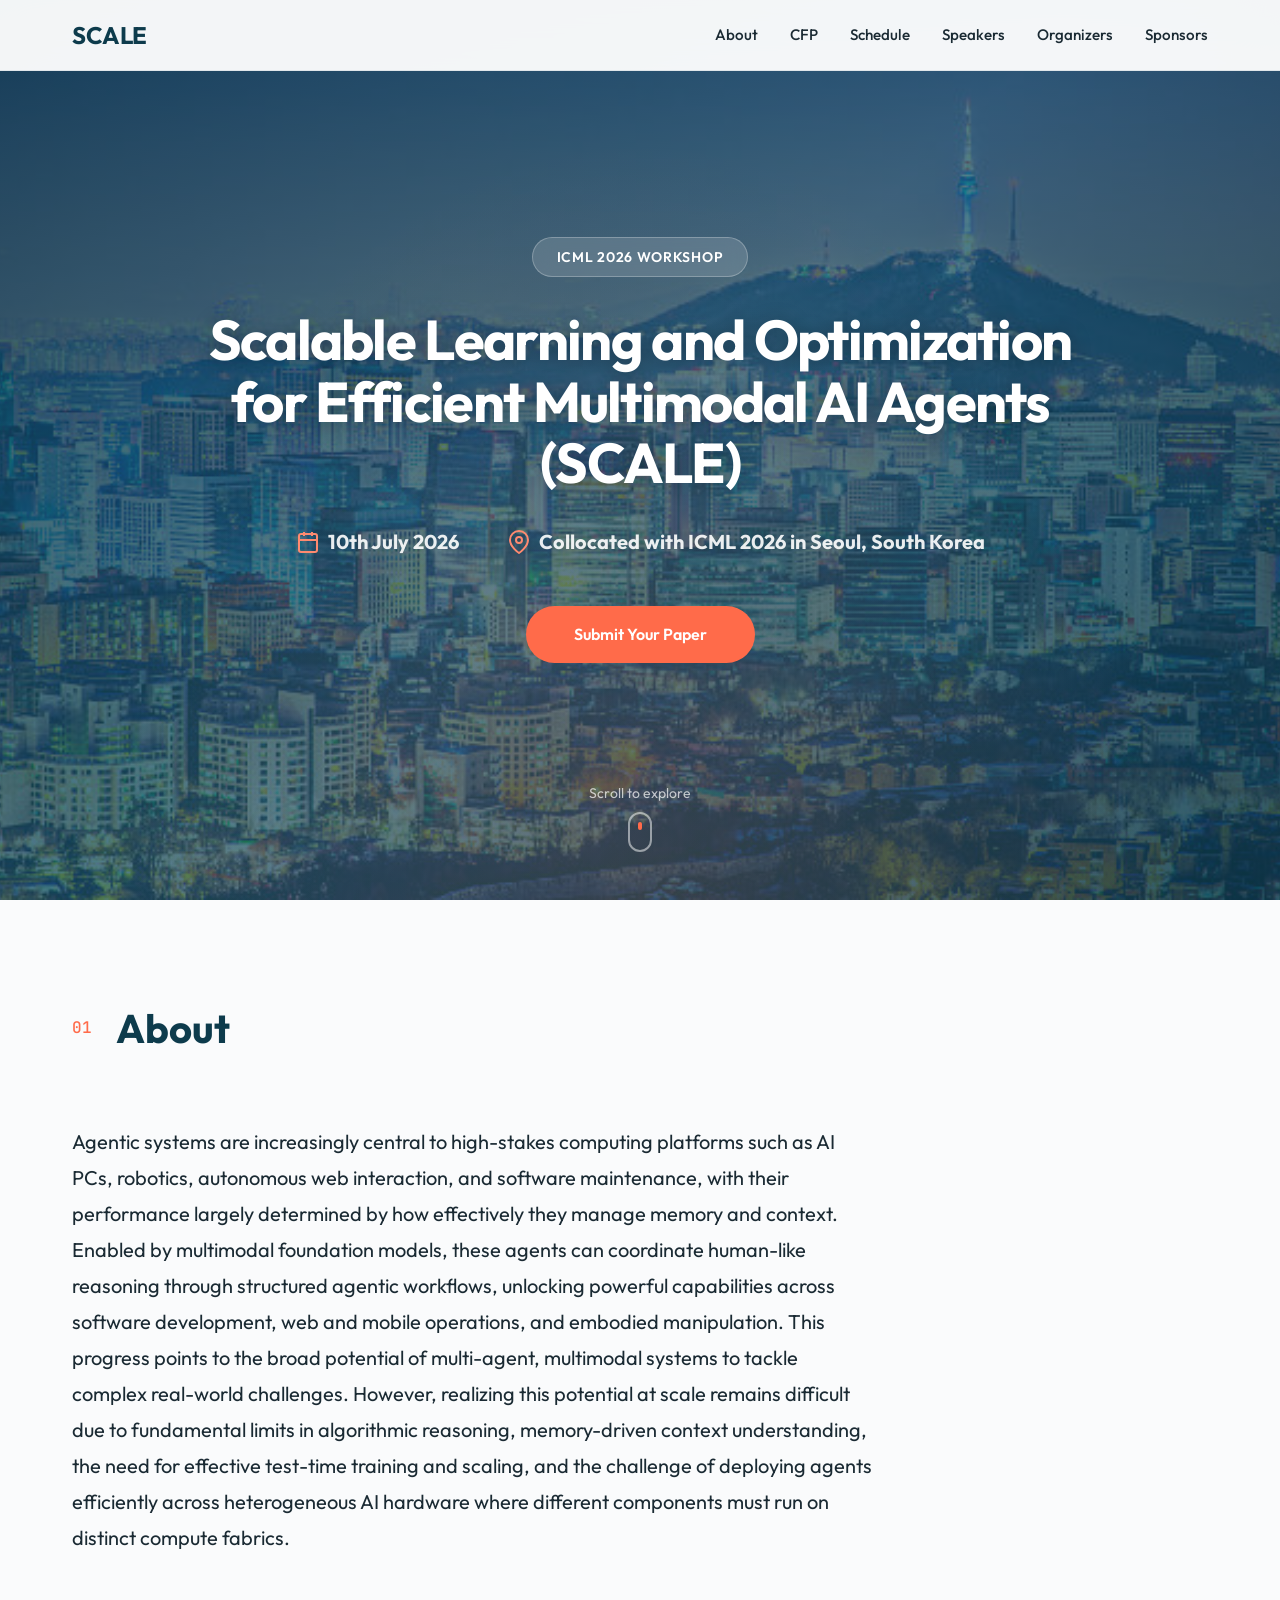
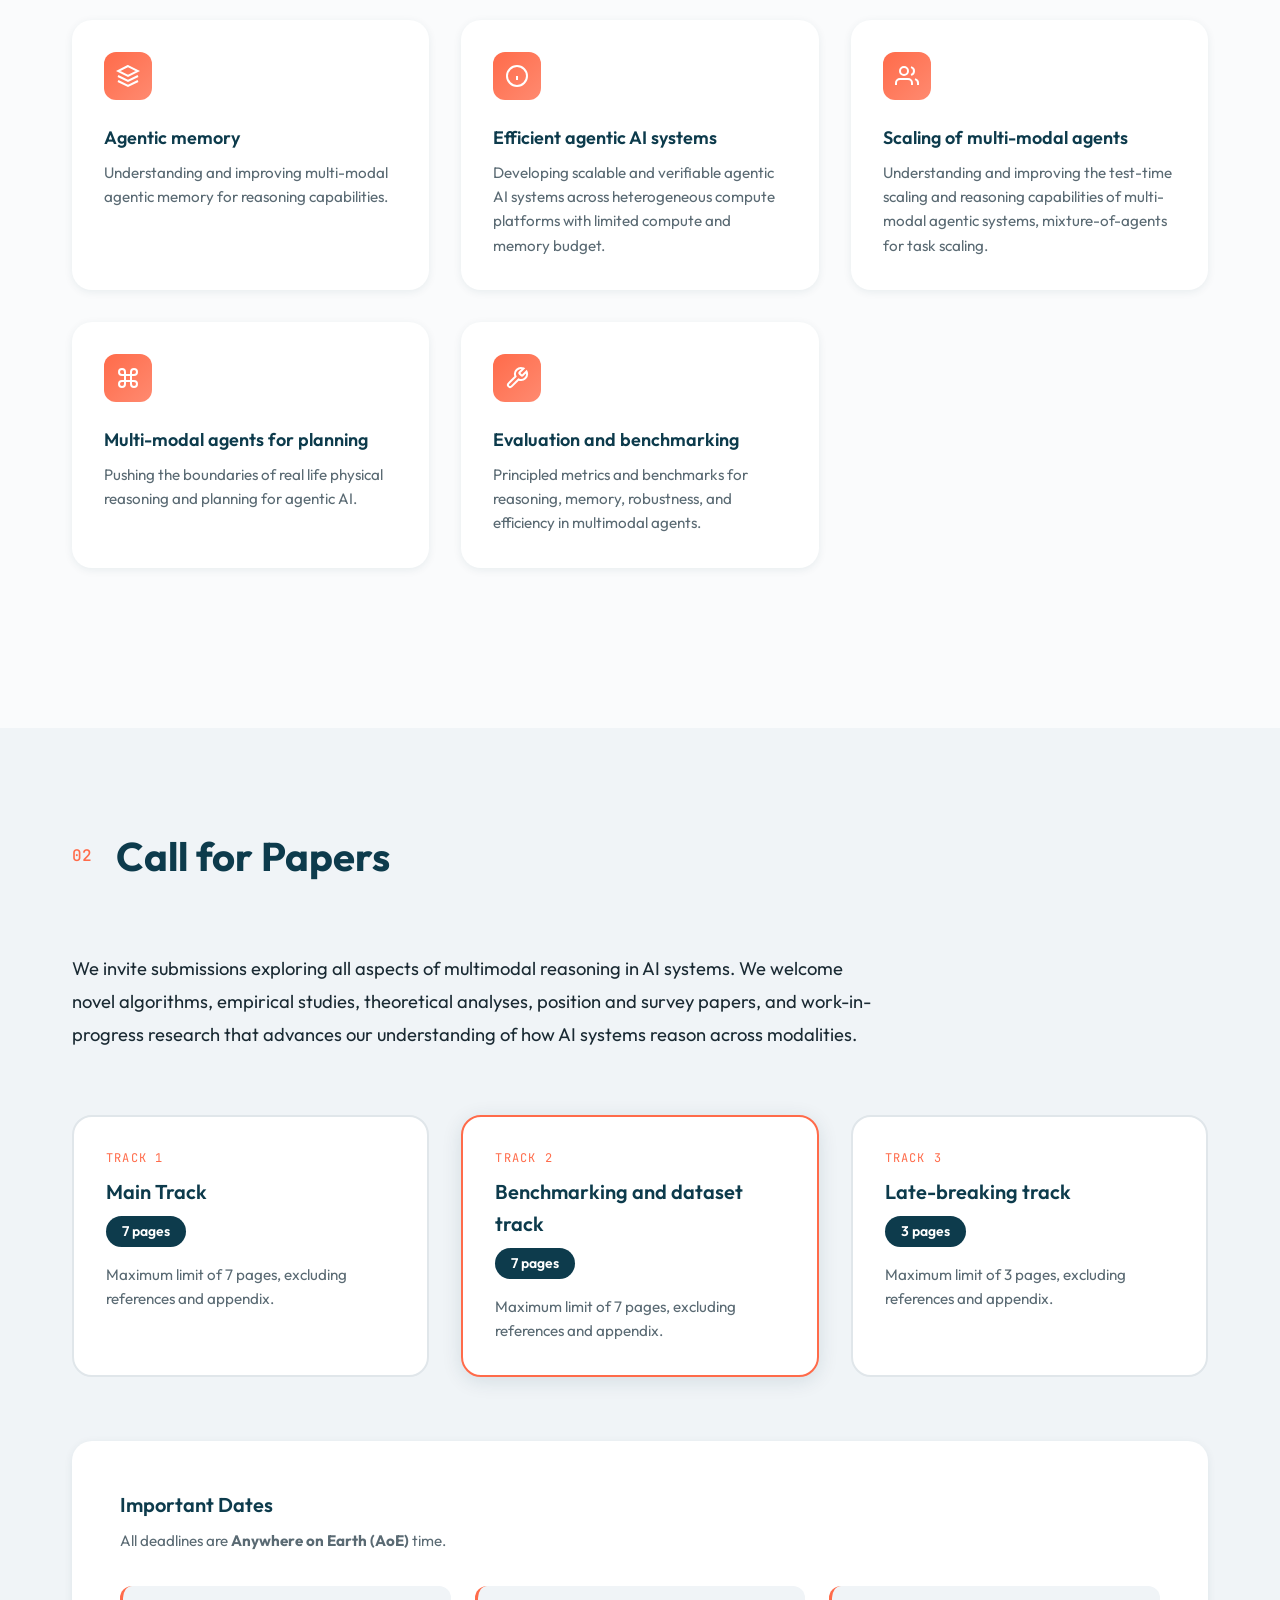
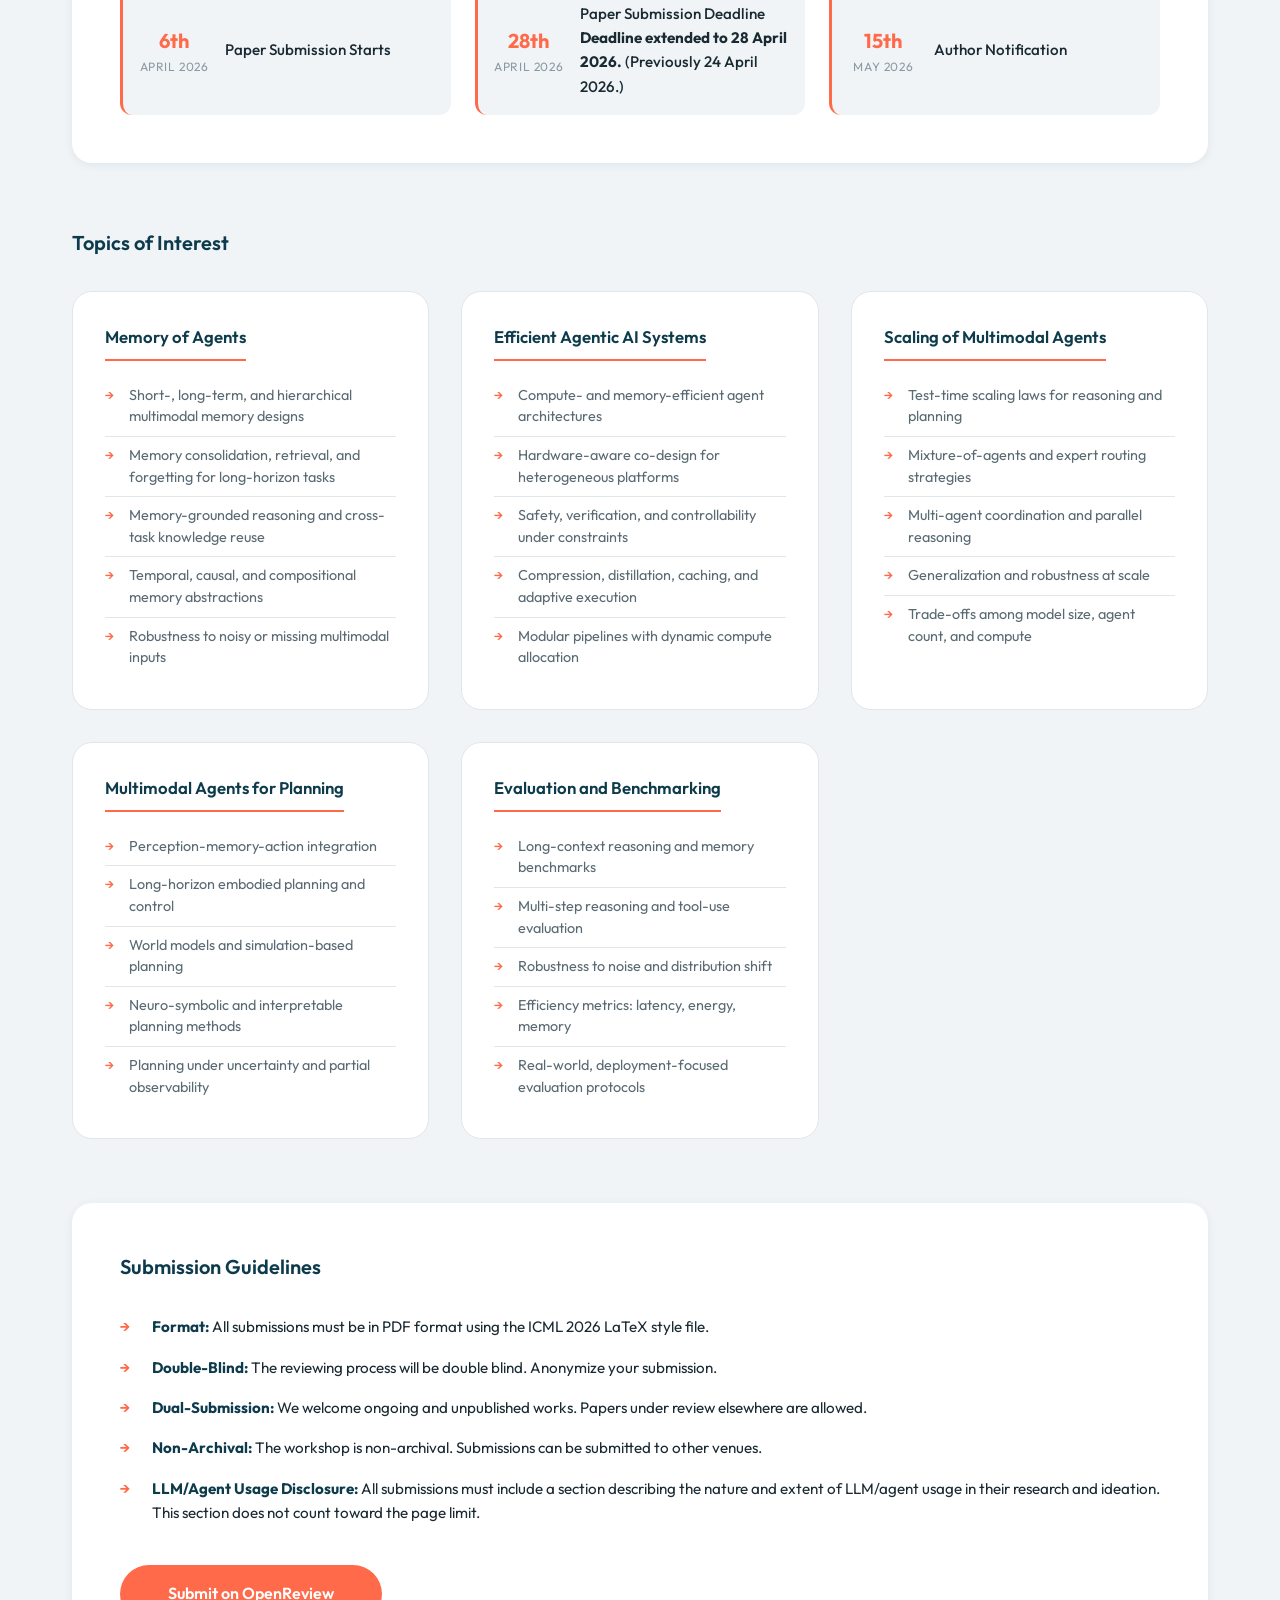
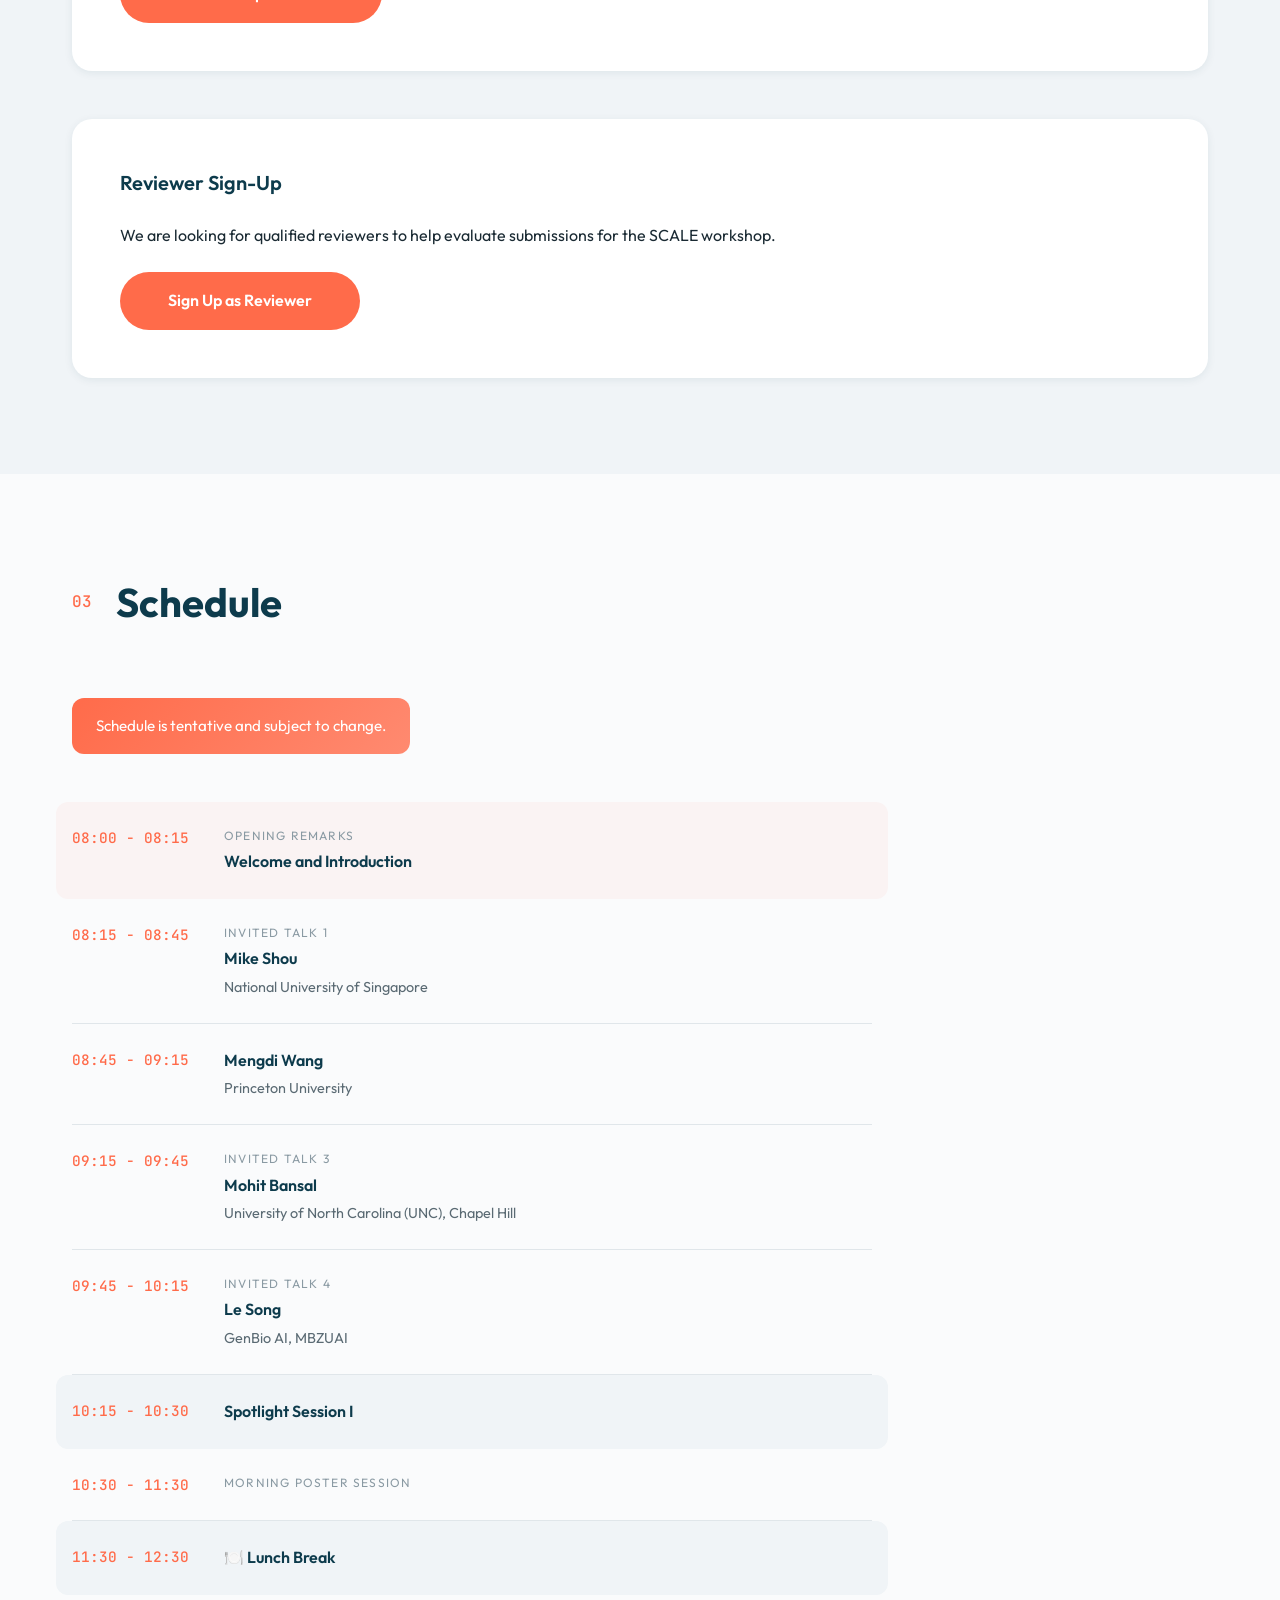
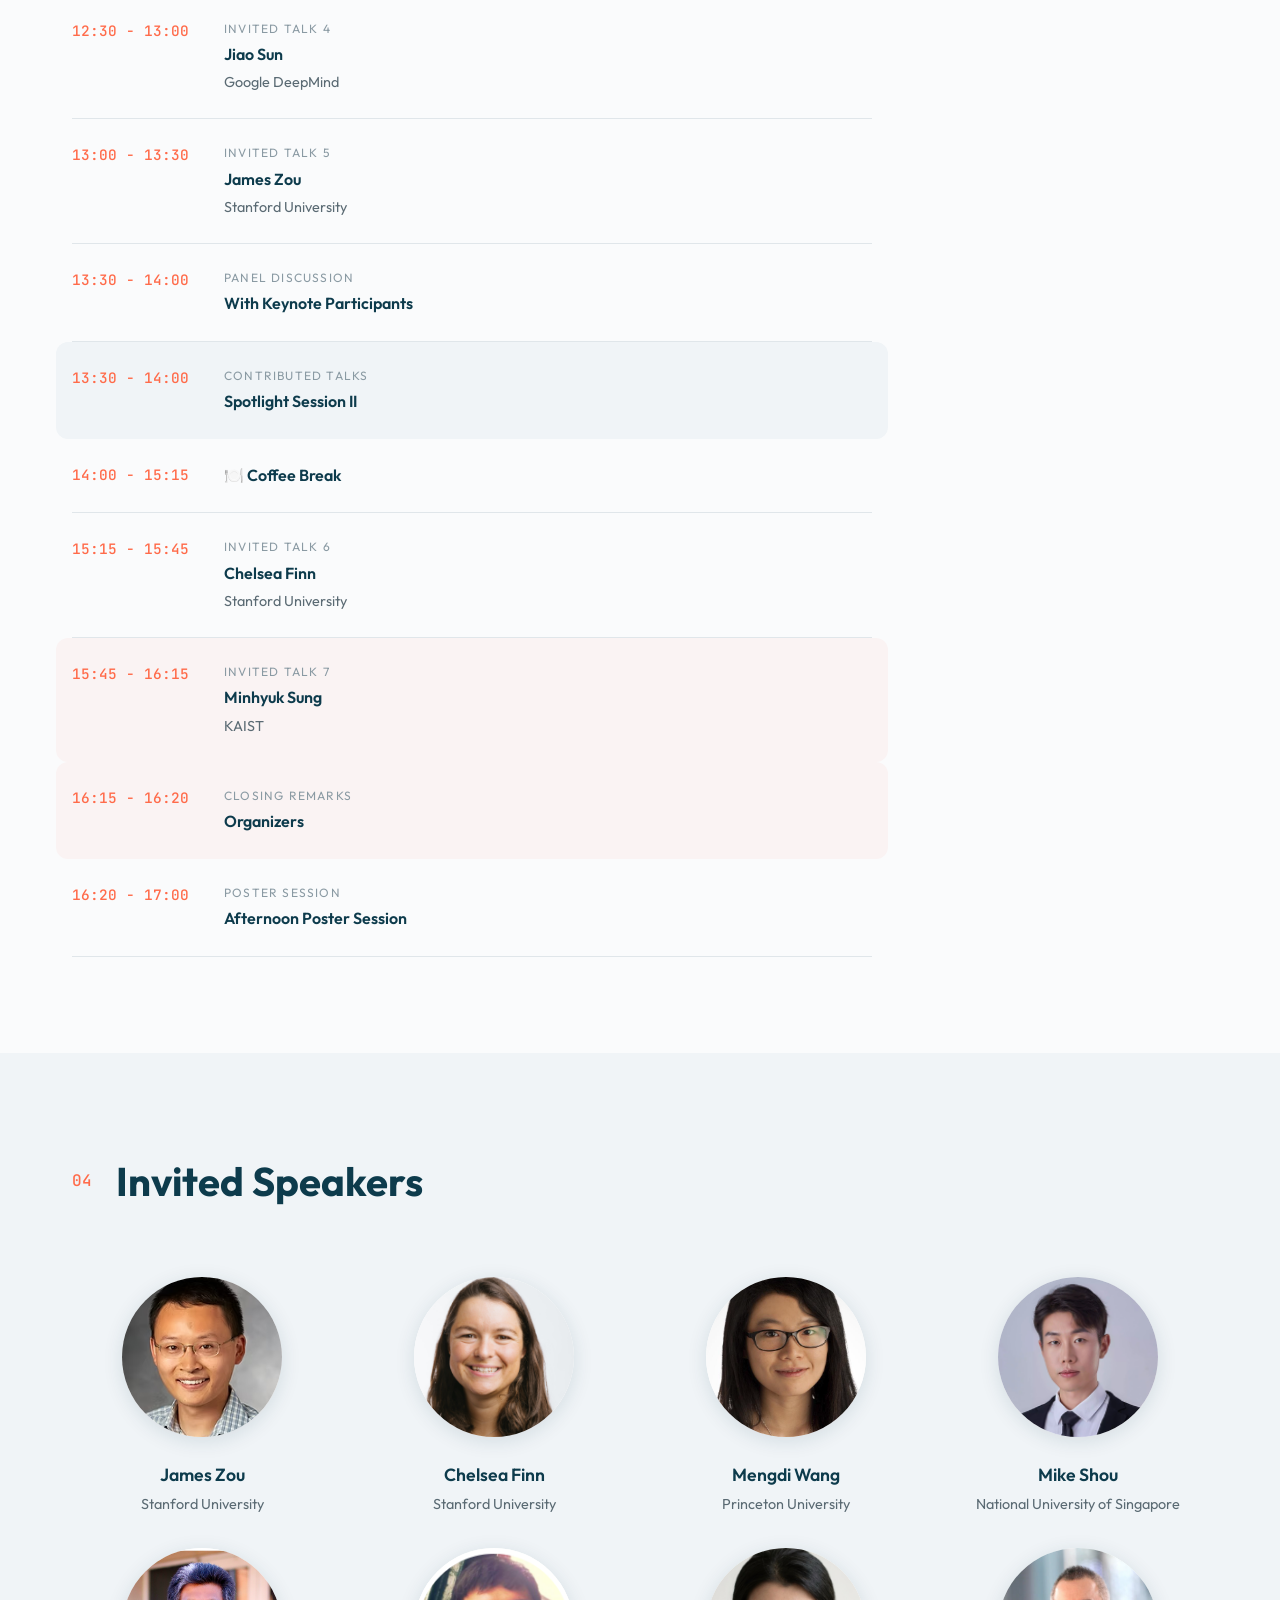
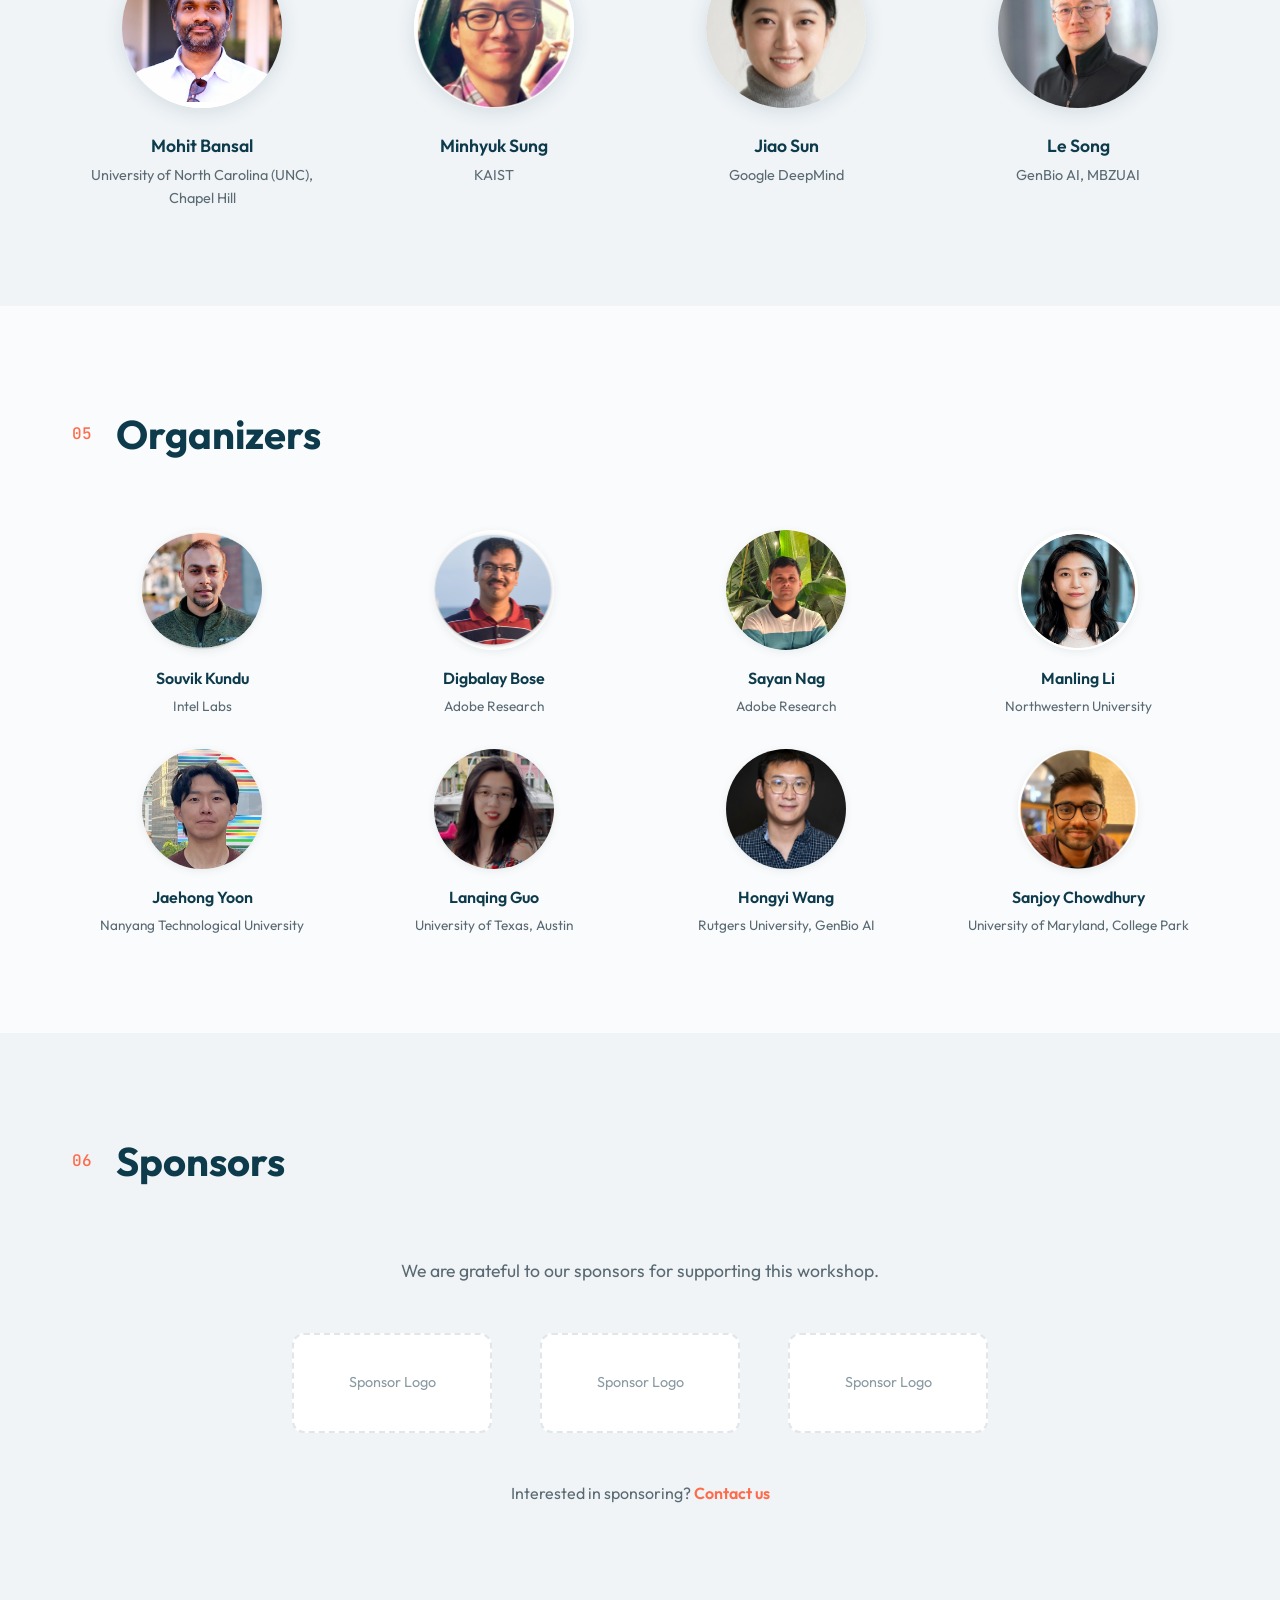
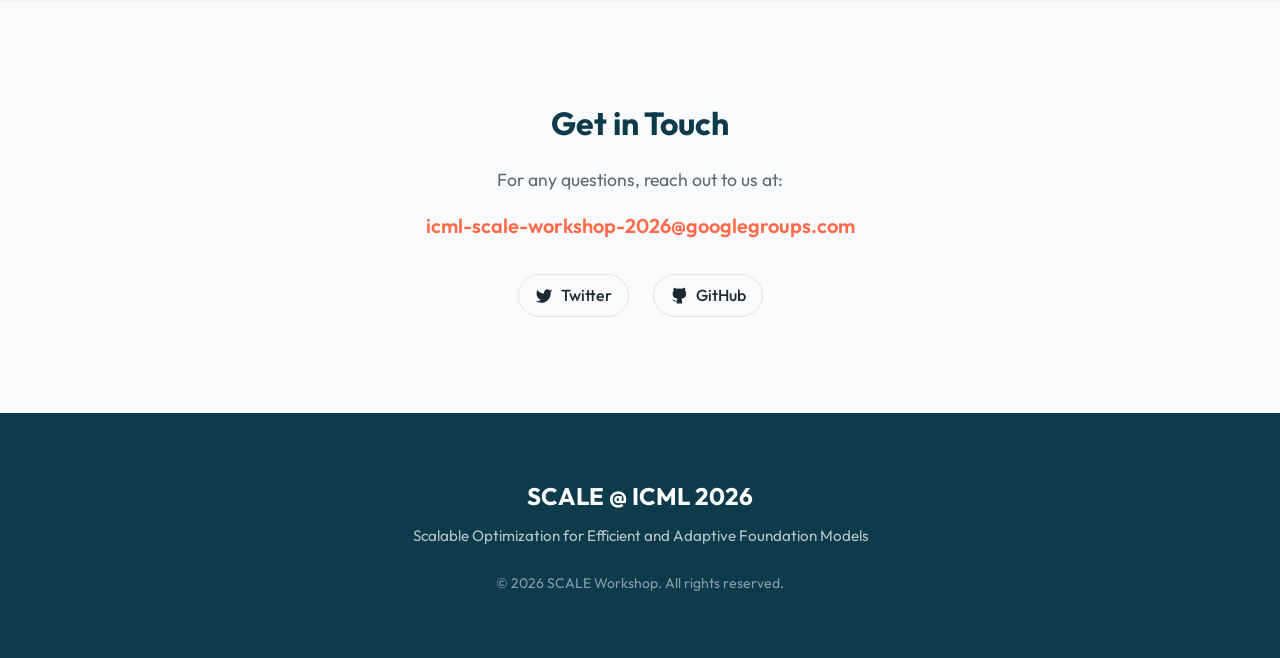
==== index.html @ 2a84de80 "Extend paper submission deadline to 28 April 2026 Made-with: Cursor" ====
<!DOCTYPE html>
<html lang="en">
<head>
    <meta charset="UTF-8">
    <meta name="viewport" content="width=device-width, initial-scale=1.0">
    <title>SCALE Workshop @ ICML 2026</title>
    <link rel="preconnect" href="https://fonts.googleapis.com">
    <link rel="preconnect" href="https://fonts.gstatic.com" crossorigin>
    <link href="https://fonts.googleapis.com/css2?family=Outfit:wght@300;400;500;600;700&family=JetBrains+Mono:wght@400;500&display=swap" rel="stylesheet">
    <link rel="stylesheet" href="css/style.css">
</head>
<body>
    <!-- Navigation -->
    <nav class="navbar">
        <div class="nav-container">
            <a href="#" class="nav-logo">SCALE</a>
            <ul class="nav-menu">
                <li><a href="#about">About</a></li>
                <li><a href="#cfp">CFP</a></li>
                <li><a href="#schedule">Schedule</a></li>
                <li><a href="#speakers">Speakers</a></li>
                <li><a href="#organizers">Organizers</a></li>
                <li><a href="#sponsors">Sponsors</a></li>
            </ul>
            <button class="nav-toggle" aria-label="Toggle navigation">
                <span></span>
                <span></span>
                <span></span>
            </button>
        </div>
    </nav>

    <!-- Hero Section -->
    <header class="hero">
        <div class="hero-bg"></div>
        <div class="hero-content">
            <div class="hero-badge">ICML 2026 Workshop</div>
            <h1 class="hero-title">
                <span class="title-accent">Scalable Learning and Optimization for Efficient Multimodal AI Agents (SCALE)</span>
            </h1>
            <div class="hero-meta">
                <div class="meta-item">
                    <svg viewBox="0 0 24 24" fill="none" stroke="currentColor" stroke-width="2">
                        <rect x="3" y="4" width="18" height="18" rx="2" ry="2"></rect>
                        <line x1="16" y1="2" x2="16" y2="6"></line>
                        <line x1="8" y1="2" x2="8" y2="6"></line>
                        <line x1="3" y1="10" x2="21" y2="10"></line>
                    </svg>
                    <span>10th July 2026</span>
                </div>
                <div class="meta-item">
                    <svg viewBox="0 0 24 24" fill="none" stroke="currentColor" stroke-width="2">
                        <path d="M21 10c0 7-9 13-9 13s-9-6-9-13a9 9 0 0 1 18 0z"></path>
                        <circle cx="12" cy="10" r="3"></circle>
                    </svg>
                    <span>Collocated with ICML 2026 in Seoul, South Korea</span>
                </div>
            </div>
            <a href="#cfp" class="hero-cta">Submit Your Paper</a>
        </div>
        <div class="hero-scroll">
            <span>Scroll to explore</span>
            <div class="scroll-indicator"></div>
        </div>
    </header>

    <!-- About Section -->
    <section id="about" class="section">
        <div class="container">
            <h2 class="section-title">
                <span class="title-number">01</span>
                About
            </h2>
            <div class="about-content">
                <p class="about-lead">
                    Agentic systems are increasingly central to high-stakes computing platforms such as AI PCs, robotics, autonomous web interaction, and software maintenance, with their performance largely determined by how effectively they manage memory and context. Enabled by multimodal foundation models, these agents can coordinate human-like reasoning through structured agentic workflows, unlocking powerful capabilities across software development, web and mobile operations, and embodied manipulation. This progress points to the broad potential of multi-agent, multimodal systems to tackle complex real-world challenges. However, realizing this potential at scale remains difficult due to fundamental limits in algorithmic reasoning, memory-driven context understanding, the need for effective test-time training and scaling, and the challenge of deploying agents efficiently across heterogeneous AI hardware where different components must run on distinct compute fabrics.
                <div class="about-grid">
                    <div class="about-card">
                        <div class="card-icon">
                            <svg viewBox="0 0 24 24" fill="none" stroke="currentColor" stroke-width="2">
                                <polygon points="12 2 2 7 12 12 22 7 12 2"></polygon>
                                <polyline points="2 17 12 22 22 17"></polyline>
                                <polyline points="2 12 12 17 22 12"></polyline>
                            </svg>
                        </div>
                        <h3>Agentic memory</h3>
                        <p>Understanding and improving multi-modal agentic memory for reasoning capabilities.
                    </div>
                    <div class="about-card">
                        <div class="card-icon">
                            <svg viewBox="0 0 24 24" fill="none" stroke="currentColor" stroke-width="2">
                                <circle cx="12" cy="12" r="10"></circle>
                                <path d="M12 16v-4"></path>
                                <path d="M12 8h.01"></path>
                            </svg>
                        </div>
                        <h3>Efficient agentic AI systems</h3>
                        <p>Developing scalable and verifiable agentic AI systems across heterogeneous compute platforms with limited compute and memory budget.</p>
                    </div>
                    <div class="about-card">
                        <div class="card-icon">
                            <svg viewBox="0 0 24 24" fill="none" stroke="currentColor" stroke-width="2">
                                <path d="M17 21v-2a4 4 0 0 0-4-4H5a4 4 0 0 0-4 4v2"></path>
                                <circle cx="9" cy="7" r="4"></circle>
                                <path d="M23 21v-2a4 4 0 0 0-3-3.87"></path>
                                <path d="M16 3.13a4 4 0 0 1 0 7.75"></path>
                            </svg>
                        </div>
                        <h3>Scaling of multi-modal agents</h3>
                        <p>Understanding and improving the test-time scaling and reasoning capabilities of multi-modal agentic systems, mixture-of-agents for task scaling.</p>
                    </div>
                    <div class="about-card">
                        <div class="card-icon">
                            <svg viewBox="0 0 24 24" fill="none" stroke="currentColor" stroke-width="2">
                                <path d="M18 3a3 3 0 0 0-3 3v12a3 3 0 0 0 3 3 3 3 0 0 0 3-3 3 3 0 0 0-3-3H6a3 3 0 0 0-3 3 3 3 0 0 0 3 3 3 3 0 0 0 3-3V6a3 3 0 0 0-3-3 3 3 0 0 0-3 3 3 3 0 0 0 3 3h12a3 3 0 0 0 3-3 3 3 0 0 0-3-3z"></path>
                            </svg>
                        </div>
                        <h3>Multi-modal agents for planning</h3>
                        <p>Pushing the boundaries of real life physical reasoning and planning for agentic AI.</p>
                    </div>
                    <div class="about-card">
                        <div class="card-icon">
                            <svg viewBox="0 0 24 24" fill="none" stroke="currentColor" stroke-width="2">
                                <path d="M14.7 6.3a1 1 0 0 0 0 1.4l1.6 1.6a1 1 0 0 0 1.4 0l3.77-3.77a6 6 0 0 1-7.94 7.94l-6.91 6.91a2.12 2.12 0 0 1-3-3l6.91-6.91a6 6 0 0 1 7.94-7.94l-3.76 3.76z"></path>
                            </svg>
                        </div>
                        <h3>Evaluation and benchmarking</h3>
                        <p>Principled metrics and benchmarks for reasoning, memory, robustness, and efficiency in multimodal agents.</p>
                    </div>
            </div>
        </div>
    </section>

    <!-- Call for Papers Section -->
    <section id="cfp" class="section section-alt">
        <div class="container">
            <h2 class="section-title">
                <span class="title-number">02</span>
                Call for Papers
            </h2>
            <div class="cfp-content">
                <p class="cfp-intro">
                    We invite submissions exploring all aspects of multimodal reasoning in AI systems. We welcome novel algorithms, empirical studies, theoretical analyses, position and survey papers, and work-in-progress research that advances our understanding of how AI systems reason across modalities.
                </p>
                
                <div class="tracks-grid">
                    <div class="track-card">
                        <div class="track-label">Track 1</div>
                        <h3>Main Track</h3>
                        <div class="track-pages">7 pages</div>
                        <p>Maximum limit of 7 pages, excluding references and appendix.</p>
                    </div>

                    <div class="track-card featured">
                        <div class="track-label">Track 2</div>
                        <h3>Benchmarking and dataset track</h3>
                        <div class="track-pages">7 pages</div>
                        <p>Maximum limit of 7 pages, excluding references and appendix.</p>
                    </div>

                    <div class="track-card">
                        <div class="track-label">Track 3</div>
                        <h3>Late-breaking track</h3>
                        <div class="track-pages">3 pages</div>
                        <p>Maximum limit of 3 pages, excluding references and appendix.</p>
                    </div>
                </div>

                <div class="deadlines">
                    <h3 class="deadlines-title">Important Dates</h3>
                    <p class="deadlines-note">All deadlines are <strong>Anywhere on Earth (AoE)</strong> time.</p>
                    <div class="deadline-list">
                        <div class="deadline-item">
                            <div class="deadline-date">
                                <span class="date-day">6th</span>
                                <span class="date-month">April 2026</span>
                            </div>
                            <div class="deadline-label">Paper Submission Starts</div>
                        </div>
                        <div class="deadline-item">
                            <div class="deadline-date">
                                <span class="date-day">28th</span>
                                <span class="date-month">April 2026</span>
                            </div>
                            <div class="deadline-label">Paper Submission Deadline<br><strong>Deadline extended to 28 April 2026.</strong> (Previously 24 April 2026.)</div>
                        </div>
                        <div class="deadline-item">
                            <div class="deadline-date">
                                <span class="date-day">15th</span>
                                <span class="date-month">May 2026</span>
                            </div>
                            <div class="deadline-label">Author Notification</div>
                        </div>
                    </div>
                </div>

                <div class="topics">
                    <h3 class="topics-title">Topics of Interest</h3>
                    <div class="topics-categories">
                        <div class="topic-category">
                            <h4 class="category-title">Memory of Agents</h4>
                            <ul class="category-subtopics">
                                <li>Short-, long-term, and hierarchical multimodal memory designs</li>
                                <li>Memory consolidation, retrieval, and forgetting for long-horizon tasks</li>
                                <li>Memory-grounded reasoning and cross-task knowledge reuse</li>
                                <li>Temporal, causal, and compositional memory abstractions</li>
                                <li>Robustness to noisy or missing multimodal inputs</li>
                            </ul>
                        </div>
                        <div class="topic-category">
                            <h4 class="category-title">Efficient Agentic AI Systems</h4>
                            <ul class="category-subtopics">
                                <li>Compute- and memory-efficient agent architectures</li>
                                <li>Hardware-aware co-design for heterogeneous platforms</li>
                                <li>Safety, verification, and controllability under constraints</li>
                                <li>Compression, distillation, caching, and adaptive execution</li>
                                <li>Modular pipelines with dynamic compute allocation</li>
                            </ul>
                        </div>
                        <div class="topic-category">
                            <h4 class="category-title">Scaling of Multimodal Agents</h4>
                            <ul class="category-subtopics">
                                <li>Test-time scaling laws for reasoning and planning</li>
                                <li>Mixture-of-agents and expert routing strategies</li>
                                <li>Multi-agent coordination and parallel reasoning</li>
                                <li>Generalization and robustness at scale</li>
                                <li>Trade-offs among model size, agent count, and compute</li>
                            </ul>
                        </div>
                        <div class="topic-category">
                            <h4 class="category-title">Multimodal Agents for Planning</h4>
                            <ul class="category-subtopics">
                                <li>Perception-memory-action integration</li>
                                <li>Long-horizon embodied planning and control</li>
                                <li>World models and simulation-based planning</li>
                                <li>Neuro-symbolic and interpretable planning methods</li>
                                <li>Planning under uncertainty and partial observability</li>
                            </ul>
                        </div>
                        <div class="topic-category">
                            <h4 class="category-title">Evaluation and Benchmarking</h4>
                            <ul class="category-subtopics">
                                <li>Long-context reasoning and memory benchmarks</li>
                                <li>Multi-step reasoning and tool-use evaluation</li>
                                <li>Robustness to noise and distribution shift</li>
                                <li>Efficiency metrics: latency, energy, memory</li>
                                <li>Real-world, deployment-focused evaluation protocols</li>
                            </ul>
                        </div>
                    </div>
                </div>

                <div class="submission-info">
                    <h3>Submission Guidelines</h3>
                    <ul class="guidelines-list">
                        <li><strong>Format:</strong> All submissions must be in PDF format using the ICML 2026 LaTeX style file.</li>
                        <li><strong>Double-Blind:</strong> The reviewing process will be double blind. Anonymize your submission.</li>
                        <li><strong>Dual-Submission:</strong> We welcome ongoing and unpublished works. Papers under review elsewhere are allowed.</li>
                        <li><strong>Non-Archival:</strong> The workshop is non-archival. Submissions can be submitted to other venues.</li>
                        <li><strong>LLM/Agent Usage Disclosure:</strong> All submissions must include a section describing the nature and extent of LLM/agent usage in their research and ideation. This section does not count toward the page limit.</li>
                    </ul>
                    <a href="https://openreview.net/group?id=ICML.cc/2026/Workshop/SCALE" class="submit-btn">Submit on OpenReview</a>
                </div>

                <div class="submission-info">
                    <h3>Reviewer Sign-Up</h3>
                    <p style="margin-bottom: 1.5rem;">
                        We are looking for qualified reviewers to help evaluate submissions for the SCALE workshop. 
                    </p>
                    <a href="https://docs.google.com/forms/d/e/1FAIpQLSdjwICe-UMlaLwI31p_Jky97C3dfHTa4wfVkhG348JPBXl8nA/viewform" class="submit-btn" target="_blank">Sign Up as Reviewer</a>
                </div>
            </div>
        </div>
    </section>

    <!-- Schedule Section -->
    <section id="schedule" class="section">
        <div class="container">
            <h2 class="section-title">
                <span class="title-number">03</span>
                Schedule
            </h2>
            <div class="schedule-content">
                <div class="schedule-note">Schedule is tentative and subject to change.</div>
                <div class="schedule-list">
                    <div class="schedule-item highlight">
                        <div class="schedule-time">08:00 - 08:15</div>
                        <div class="schedule-event">
                            <div class="event-type">Opening Remarks</div>
                            <div class="event-title">Welcome and Introduction</div>
                        </div>
                    </div>
                    <div class="schedule-item">
                        <div class="schedule-time">08:15 - 08:45</div>
                        <div class="schedule-event">
                            <div class="event-type">Invited Talk 1</div>
                            <div class="event-title">Mike Shou</div>
                            <div class="event-speaker">National University of Singapore</div>
                        </div>
                    </div>
                    <div class="schedule-item">
                        <div class="schedule-time">08:45 - 09:15</div>
                        <div class="schedule-event">
                            <div class="event-title">Mengdi Wang</div>
                            <div class="event-speaker">Princeton University</div>
                        </div>
                    </div>
                    <div class="schedule-item">
                        <div class="schedule-time">09:15 - 09:45</div>
                        <div class="schedule-event">
                            <div class="event-type">Invited Talk 3</div>
                            <div class="event-title">Mohit Bansal</div>
                            <div class="event-speaker">University of North Carolina (UNC), Chapel Hill</div>
                        </div>
                    </div>

                    <div class="schedule-item">
                        <div class="schedule-time">09:45 - 10:15</div>
                        <div class="schedule-event">
                            <div class="event-type">Invited Talk 4</div>
                            <div class="event-title">Le Song</div>
                            <div class="event-speaker">GenBio AI, MBZUAI</div>
                        </div>
                    </div>

                    <!-- TODO: Add coffee break --> 
                    <div class="schedule-item break">
                        <div class="schedule-time">10:15 - 10:30</div>
                        <div class="schedule-event">
                            <div class="event-title">Spotlight Session I</div>
                        </div>
                    </div>
                    <!-- <div class="schedule-item">
                        <div class="schedule-time">10:15 - 10:30</div>
                        <div class="schedule-event">
                            <div class="event-type">Coffee Break</div>
                        </div>
                    </div> -->
                    <div class="schedule-item">
                        <div class="schedule-time">10:30 - 11:30</div>
                        <div class="schedule-event">
                            <div class="event-type">Morning Poster Session</div>
                        </div>
                    </div>
                    <div class="schedule-item break">
                        <div class="schedule-time">11:30 - 12:30</div>
                        <div class="schedule-event">
                            <div class="event-title">🍽️ Lunch Break</div>
                        </div>
                    </div>
                    <div class="schedule-item">
                        <div class="schedule-time">12:30 - 13:00</div>
                        <div class="schedule-event">
                            <div class="event-type">Invited Talk 4</div>
                            <div class="event-title">Jiao Sun</div>
                            <div class="event-speaker">Google DeepMind</div>
                        </div>
                    </div>
                    <div class="schedule-item">
                        <div class="schedule-time">13:00 - 13:30</div>
                        <div class="schedule-event">
                            <div class="event-type">Invited Talk 5</div>
                            <div class="event-title">James Zou</div>
                            <div class="event-speaker">Stanford University</div>
                        </div>
                    </div>
                    <div class="schedule-item">
                        <div class="schedule-time">13:30 - 14:00</div>
                        <div class="schedule-event">
                            <div class="event-type">Panel Discussion</div>
                            <div class="event-title">With Keynote Participants</div>
                        </div>
                    </div>
                    <div class="schedule-item break">
                        <div class="schedule-time">13:30 - 14:00</div>
                        <div class="schedule-event">
                            <div class="event-type">Contributed talks</div>
                            <div class="event-title">Spotlight Session II</div>
                        </div>
                    </div>
                    <div class="schedule-item">
                        <div class="schedule-time">14:00 - 15:15</div>
                        <div class="schedule-event">
                            <div class="event-title">🍽️ Coffee Break</div>
                        </div>
                    </div>
                    <div class="schedule-item">
                        <div class="schedule-time">15:15 - 15:45</div>
                        <div class="schedule-event">
                            <div class="event-type">Invited Talk 6</div>
                            <div class="event-title">Chelsea Finn</div>
                            <div class="event-speaker">Stanford University</div>
                        </div>
                    </div>
                    <div class="schedule-item highlight">
                        <div class="schedule-time">15:45 - 16:15</div>
                        <div class="schedule-event">
                            <div class="event-type">Invited Talk 7</div>
                            <div class="event-title">Minhyuk Sung</div>
                            <div class="event-speaker">KAIST</div>
                        </div>
                    </div>
                    <div class="schedule-item highlight">
                        <div class="schedule-time">16:15 - 16:20</div>
                        <div class="schedule-event">
                            <div class="event-type">Closing Remarks</div>
                            <div class="event-title">Organizers</div>
                        </div>
                    </div>
                    <div class="schedule-item">
                        <div class="schedule-time">16:20 - 17:00</div>
                        <div class="schedule-event">
                            <div class="event-type">Poster Session</div>
                            <div class="event-title">Afternoon Poster Session</div>
                        </div>
                    </div>
                </div>
            </div>
        </div>
    </section>

    <!-- Invited Speakers Section -->
    <section id="speakers" class="section section-alt">
        <div class="container">
            <h2 class="section-title">
                <span class="title-number">04</span>
                Invited Speakers
            </h2>
            <div class="speakers-grid">
                <div class="speaker-card">
                    <div class="speaker-image">
                        <img src="images/james_zou.png" alt="James Zou">
                    </div>
                    <div class="speaker-info">
                        <h3 class="speaker-name"><a href="https://www.james-zou.com" target="_blank">James Zou</a></h3>
                        <p class="speaker-affiliation">Stanford University</p>
                    </div>
                </div>
                <div class="speaker-card">
                    <div class="speaker-image">
                        <img src="images/chelsea_finn.png" alt="Chelsea Finn">
                    </div>
                    <div class="speaker-info">
                        <h3 class="speaker-name"><a href="https://ai.stanford.edu/~cbfinn/" target="_blank">Chelsea Finn</a></h3>
                        <p class="speaker-affiliation">Stanford University</p>
                    </div>
                </div>
                <div class="speaker-card">
                    <div class="speaker-image">
                        <img src="images/mengdi_wang.png" alt="Mengdi Wang">
                    </div>
                    <div class="speaker-info">
                        <h3 class="speaker-name"><a href="https://mwang-delta.vercel.app/people" target="_blank">Mengdi Wang</a></h3>
                        <p class="speaker-affiliation">Princeton University</p>
                    </div>
                </div>
                <div class="speaker-card">
                    <div class="speaker-image">
                        <img src="images/mike_shou.png" alt="Mike Shou">
                    </div>
                    <div class="speaker-info">
                        <h3 class="speaker-name"><a href="https://sites.google.com/view/showlab" target="_blank">Mike Shou</a></h3>
                        <p class="speaker-affiliation">National University of Singapore</p>
                    </div>
                </div>
                <div class="speaker-card">
                    <div class="speaker-image">
                        <img src="images/mohit_bansal.png" alt="Mohit Bansal">
                    </div>
                    <div class="speaker-info">
                        <h3 class="speaker-name"><a href="https://www.cs.unc.edu/~mbansal/" target="_blank">Mohit Bansal</a></h3>
                        <p class="speaker-affiliation"> University of North Carolina (UNC), Chapel Hill</p>
                    </div>
                </div>
                <div class="speaker-card">
                    <div class="speaker-image">
                        <img src="images/minhyuk_sung.png" alt="Minhyuk Sung">
                    </div>
                    <div class="speaker-info">
                        <h3 class="speaker-name"><a href="https://mhsung.github.io" target="_blank">Minhyuk Sung</a></h3>
                        <p class="speaker-affiliation">KAIST</p>
                    </div>
                </div>
                <div class="speaker-card">
                    <div class="speaker-image">
                        <img src="images/jiao_sun.png" alt="Jiao Sun">
                    </div>
                    <div class="speaker-info">
                        <h3 class="speaker-name"><a href="https://sunjiao123sun.github.io" target="_blank">Jiao Sun</a></h3>
                        <p class="speaker-affiliation">Google DeepMind</p>
                    </div>
                </div>
                <div class="speaker-card">
                    <div class="speaker-image">
                        <img src="images/le_song.png" alt="">
                    </div>
                    <div class="speaker-info">
                        <h3 class="speaker-name"><a href="https://dasongle.github.io/index.html" target="_blank">Le Song</a></h3>
                        <p class="speaker-affiliation">GenBio AI, MBZUAI</p>
                    </div>
                </div>
            </div>
        </div>
    </section>

    <!-- Organizers Section -->
    <section id="organizers" class="section">
        <div class="container">
            <h2 class="section-title">
                <span class="title-number">05</span>
                Organizers
            </h2>
            <div class="organizers-grid">
                <div class="organizer-card">
                    <div class="organizer-image">
                        <img src="images/souvik_kundu.png" alt="Souvik Kundu">
                    </div>
                    <div class="organizer-info">
                        <h3 class="organizer-name"><a href="https://ksouvik52.github.io/" target="_blank">Souvik Kundu</a></h3>
                        <p class="organizer-affiliation">Intel Labs</p>
                    </div>
                </div>
                <div class="organizer-card">
                    <div class="organizer-image">
                        <img src="images/digbalay_bose.png" alt="Digbalay Bose">
                    </div>
                    <div class="organizer-info">
                        <h3 class="organizer-name"><a href="https://digbose92.github.io/" target="_blank">Digbalay Bose</a></h3>
                        <p class="organizer-affiliation">Adobe Research</p>
                    </div>
                </div>
                <div class="organizer-card">
                    <div class="organizer-image">
                        <img src="images/sayan_nag.jpg" alt="Sayan">
                    </div>
                    <div class="organizer-info">
                        <h3 class="organizer-name"><a href="https://sayannag.github.io/" target="_blank">Sayan Nag</a></h3>
                        <p class="organizer-affiliation">Adobe Research</p>
                    </div>
                </div>
                <div class="organizer-card">
                    <div class="organizer-image">
                        <img src="images/manling_li.png" alt="Manling Li">
                    </div>
                    <div class="organizer-info">
                        <h3 class="organizer-name"><a href="https://limanling.github.io/" target="_blank">Manling Li</a></h3>
                        <p class="organizer-affiliation">Northwestern University</p>
                    </div>
                </div>
                <div class="organizer-card">
                    <div class="organizer-image">
                        <img src="images/Jaehong_yoon.png" alt="Jaehong">
                    </div>
                    <div class="organizer-info">
                        <h3 class="organizer-name"><a href="https://jaehong31.github.io/" target="_blank">Jaehong Yoon</a></h3>
                        <p class="organizer-affiliation">Nanyang Technological University</p>
                    </div>
                </div>
                <div class="organizer-card">
                    <div class="organizer-image">
                        <img src="images/lanqing_guo.png" alt="Lanqing Guo">
                    </div>
                    <div class="organizer-info">
                        <h3 class="organizer-name"><a href="https://guolanqing.github.io/" target="_blank">Lanqing Guo</a></h3>
                        <p class="organizer-affiliation">University of Texas, Austin</p>
                    </div>
                </div>
                <div class="organizer-card">
                    <div class="organizer-image">
                        <img src="images/hongyi_wang.png" alt="Hongyi Wang">
                    </div>
                    <div class="organizer-info">
                        <h3 class="organizer-name"><a href="https://hwang595.github.io/" target="_blank">Hongyi Wang</a></h3>
                        <p class="organizer-affiliation">Rutgers University, GenBio AI</p>
                    </div>
                </div>
                <div class="organizer-card">
                    <div class="organizer-image">
                        <img src="images/sanjoy_chowdhury.png" alt="Sanjoy Chowdhury">
                    </div>
                    <div class="organizer-info">
                        <h3 class="organizer-name"><a href="https://schowdhury671.github.io/" target="_blank">Sanjoy Chowdhury</a></h3>
                        <p class="organizer-affiliation">University of Maryland, College Park</p>
                    </div>
                </div>
            </div>
        </div>
    </section>

    <!-- Sponsors Section -->
    <section id="sponsors" class="section section-alt">
        <div class="container">
            <h2 class="section-title">
                <span class="title-number">06</span>
                Sponsors
            </h2>
            <div class="sponsors-content">
                <p class="sponsors-text">We are grateful to our sponsors for supporting this workshop.</p>
                <div class="sponsors-grid">
                    <div class="sponsor-placeholder">
                        <span>Sponsor Logo</span>
                    </div>
                    <div class="sponsor-placeholder">
                        <span>Sponsor Logo</span>
                    </div>
                    <div class="sponsor-placeholder">
                        <span>Sponsor Logo</span>
                    </div>
                </div>
                <p class="sponsors-cta">Interested in sponsoring? <a href="mailto:icml-scale-workshop-2026@googlegroups.com">Contact us</a></p>
            </div>
        </div>
    </section>

    <!-- Contact Section -->
    <section id="contact" class="section">
        <div class="container">
            <div class="contact-content">
                <h2 class="contact-title">Get in Touch</h2>
                <p class="contact-text">For any questions, reach out to us at:</p>
                <a href="mailto:icml-scale-workshop-2026@googlegroups.com" class="contact-email">icml-scale-workshop-2026@googlegroups.com</a>
                <div class="contact-links">
                    <a href="#" class="contact-link">
                        <svg viewBox="0 0 24 24" fill="currentColor">
                            <path d="M23 3a10.9 10.9 0 0 1-3.14 1.53 4.48 4.48 0 0 0-7.86 3v1A10.66 10.66 0 0 1 3 4s-4 9 5 13a11.64 11.64 0 0 1-7 2c9 5 20 0 20-11.5a4.5 4.5 0 0 0-.08-.83A7.72 7.72 0 0 0 23 3z"></path>
                        </svg>
                        Twitter
                    </a>
                    <a href="#" class="contact-link">
                        <svg viewBox="0 0 24 24" fill="currentColor">
                            <path d="M9 19c-5 1.5-5-2.5-7-3m14 6v-3.87a3.37 3.37 0 0 0-.94-2.61c3.14-.35 6.44-1.54 6.44-7A5.44 5.44 0 0 0 20 4.77 5.07 5.07 0 0 0 19.91 1S18.73.65 16 2.48a13.38 13.38 0 0 0-7 0C6.27.65 5.09 1 5.09 1A5.07 5.07 0 0 0 5 4.77a5.44 5.44 0 0 0-1.5 3.78c0 5.42 3.3 6.61 6.44 7A3.37 3.37 0 0 0 9 18.13V22"></path>
                        </svg>
                        GitHub
                    </a>
                </div>
            </div>
        </div>
    </section>

    <!-- Footer -->
    <footer class="footer">
        <div class="container">
            <div class="footer-content">
                <div class="footer-logo">SCALE @ ICML 2026</div>
                <p class="footer-text">Scalable Optimization for Efficient and Adaptive Foundation Models</p>
                <p class="footer-copyright">© 2026 SCALE Workshop. All rights reserved.</p>
            </div>
        </div>
    </footer>

    <script src="js/main.js"></script>
</body>
</html>
---- css/style.css ----
/* ========================================
   SCALE Workshop - CSS Stylesheet
   ======================================== */

/* CSS Variables */
:root {
    /* Colors - Deep teal & coral accent */
    --color-primary: #0d3b4c;
    --color-primary-light: #1a5568;
    --color-accent: #ff6b4a;
    --color-accent-light: #ff8a70;
    --color-accent-dark: #e55a3a;
    --color-bg: #fafbfc;
    --color-bg-alt: #f0f4f7;
    --color-text: #1a2a33;
    --color-text-light: #5a6a73;
    --color-text-muted: #8a9aa3;
    --color-white: #ffffff;
    --color-border: #e0e6ea;
    
    /* Typography */
    --font-primary: 'Outfit', -apple-system, BlinkMacSystemFont, sans-serif;
    --font-mono: 'JetBrains Mono', 'Fira Code', monospace;
    
    /* Spacing */
    --space-xs: 0.25rem;
    --space-sm: 0.5rem;
    --space-md: 1rem;
    --space-lg: 1.5rem;
    --space-xl: 2rem;
    --space-2xl: 3rem;
    --space-3xl: 4rem;
    --space-4xl: 6rem;
    
    /* Other */
    --radius-sm: 6px;
    --radius-md: 12px;
    --radius-lg: 20px;
    --radius-full: 9999px;
    --shadow-sm: 0 2px 8px rgba(13, 59, 76, 0.08);
    --shadow-md: 0 4px 20px rgba(13, 59, 76, 0.12);
    --shadow-lg: 0 8px 40px rgba(13, 59, 76, 0.16);
    --transition: 0.3s cubic-bezier(0.4, 0, 0.2, 1);
}

/* Reset & Base */
*, *::before, *::after {
    box-sizing: border-box;
    margin: 0;
    padding: 0;
}

html {
    scroll-behavior: smooth;
    font-size: 16px;
}

body {
    font-family: var(--font-primary);
    background-color: var(--color-bg);
    color: var(--color-text);
    line-height: 1.6;
    -webkit-font-smoothing: antialiased;
    -moz-osx-font-smoothing: grayscale;
}

img {
    max-width: 100%;
    height: auto;
}

a {
    color: var(--color-accent);
    text-decoration: none;
    transition: color var(--transition);
}

a:hover {
    color: var(--color-accent-dark);
}

/* Container */
.container {
    max-width: 1200px;
    margin: 0 auto;
    padding: 0 var(--space-xl);
}

/* ========================================
   Navigation
   ======================================== */
.navbar {
    position: fixed;
    top: 0;
    left: 0;
    right: 0;
    z-index: 1000;
    background: rgba(255, 255, 255, 0.95);
    backdrop-filter: blur(20px);
    border-bottom: 1px solid var(--color-border);
    transition: all var(--transition);
}

.nav-container {
    max-width: 1200px;
    margin: 0 auto;
    padding: 0 var(--space-xl);
    display: flex;
    align-items: center;
    justify-content: space-between;
    height: 70px;
}

.nav-logo {
    font-size: 1.5rem;
    font-weight: 700;
    color: var(--color-primary);
    letter-spacing: -0.02em;
}

.nav-menu {
    display: flex;
    list-style: none;
    gap: var(--space-xl);
}

.nav-menu a {
    color: var(--color-text);
    font-weight: 500;
    font-size: 0.95rem;
    padding: var(--space-sm) 0;
    position: relative;
}

.nav-menu a::after {
    content: '';
    position: absolute;
    bottom: 0;
    left: 0;
    width: 0;
    height: 2px;
    background: var(--color-accent);
    transition: width var(--transition);
}

.nav-menu a:hover::after {
    width: 100%;
}

.nav-toggle {
    display: none;
    flex-direction: column;
    gap: 5px;
    background: none;
    border: none;
    cursor: pointer;
    padding: var(--space-sm);
}

.nav-toggle span {
    display: block;
    width: 24px;
    height: 2px;
    background: var(--color-text);
    transition: all var(--transition);
}

/* ========================================
   Hero Section
   ======================================== */
.hero {
    position: relative;
    min-height: 100vh;
    display: flex;
    flex-direction: column;
    align-items: center;
    justify-content: center;
    padding: var(--space-4xl) var(--space-xl);
    overflow: hidden;
}

.hero-bg {
    position: absolute;
    inset: 0;
    background: 
        linear-gradient(135deg, rgba(13, 59, 76, 0.85) 0%, rgba(26, 85, 104, 0.75) 50%, rgba(13, 59, 76, 0.85) 100%),
        url('../images/seoul.jpg');
    background-size: cover;
    background-position: center;
    background-repeat: no-repeat;
    z-index: -1;
}

.hero-bg::before {
    content: '';
    position: absolute;
    inset: 0;
    background: radial-gradient(ellipse at center bottom, rgba(255, 107, 74, 0.15) 0%, transparent 60%);
    pointer-events: none;
}

.hero-content {
    text-align: center;
    max-width: 900px;
    animation: fadeInUp 0.8s ease-out;
}

@keyframes fadeInUp {
    from {
        opacity: 0;
        transform: translateY(30px);
    }
    to {
        opacity: 1;
        transform: translateY(0);
    }
}

.hero-badge {
    display: inline-block;
    background: rgba(255, 255, 255, 0.15);
    backdrop-filter: blur(10px);
    color: var(--color-white);
    padding: var(--space-sm) var(--space-lg);
    border-radius: var(--radius-full);
    font-size: 0.875rem;
    font-weight: 600;
    letter-spacing: 0.05em;
    text-transform: uppercase;
    margin-bottom: var(--space-xl);
    border: 1px solid rgba(255, 255, 255, 0.25);
    animation: fadeInUp 0.8s ease-out 0.1s both;
}

.hero-title {
    margin-bottom: var(--space-xl);
}

.title-accent {
    display: block;
    font-size: clamp(2rem, 6vw, 3.5rem);
    font-weight: 700;
    color: var(--color-white);
    letter-spacing: -0.03em;
    line-height: 1.1;
    text-shadow: 0 2px 20px rgba(0, 0, 0, 0.3);
    animation: fadeInUp 0.8s ease-out 0.2s both;
}

.title-main {
    display: block;
    font-size: clamp(1.1rem, 2.5vw, 1.5rem);
    font-weight: 400;
    color: var(--color-text-light);
    margin-top: var(--space-md);
    line-height: 1.5;
    animation: fadeInUp 0.8s ease-out 0.3s both;
}

.hero-meta {
    display: flex;
    justify-content: center;
    gap: var(--space-2xl);
    margin-bottom: var(--space-2xl);
    animation: fadeInUp 0.8s ease-out 0.4s both;
}

.meta-item {
    display: flex;
    align-items: center;
    gap: var(--space-sm);
    color: rgba(255, 255, 255, 0.9);
    font-size: 1rem;
}

.meta-item span {
    font-size: 1.25rem;
    font-weight: 700;
}

.meta-item svg {
    width: 24px;
    height: 24px;
    color: var(--color-accent-light);
}

.hero-cta {
    display: inline-block;
    background: var(--color-accent);
    color: var(--color-white);
    padding: var(--space-md) var(--space-2xl);
    border-radius: var(--radius-full);
    font-weight: 600;
    font-size: 1rem;
    transition: all var(--transition);
    animation: fadeInUp 0.8s ease-out 0.5s both;
}

.hero-cta:hover {
    background: var(--color-accent-dark);
    color: var(--color-white);
    transform: translateY(-2px);
    box-shadow: var(--shadow-lg);
}

.hero-scroll {
    position: absolute;
    bottom: var(--space-2xl);
    display: flex;
    flex-direction: column;
    align-items: center;
    gap: var(--space-sm);
    color: rgba(255, 255, 255, 0.7);
    font-size: 0.875rem;
    animation: fadeInUp 0.8s ease-out 0.6s both;
}

.scroll-indicator {
    width: 24px;
    height: 40px;
    border: 2px solid rgba(255, 255, 255, 0.5);
    border-radius: 12px;
    position: relative;
}

.scroll-indicator::after {
    content: '';
    position: absolute;
    top: 8px;
    left: 50%;
    transform: translateX(-50%);
    width: 4px;
    height: 8px;
    background: var(--color-accent);
    border-radius: 2px;
    animation: scroll 2s infinite;
}

@keyframes scroll {
    0%, 100% { opacity: 1; transform: translateX(-50%) translateY(0); }
    50% { opacity: 0.5; transform: translateX(-50%) translateY(12px); }
}

/* ========================================
   Sections
   ======================================== */
.section {
    padding: var(--space-4xl) 0;
}

.section-alt {
    background: var(--color-bg-alt);
}

.section-title {
    font-size: clamp(2rem, 4vw, 2.5rem);
    font-weight: 700;
    color: var(--color-primary);
    margin-bottom: var(--space-3xl);
    display: flex;
    align-items: center;
    gap: var(--space-lg);
}

.title-number {
    font-family: var(--font-mono);
    font-size: 1rem;
    color: var(--color-accent);
    font-weight: 500;
}

/* ========================================
   About Section
   ======================================== */
.about-lead {
    font-size: 1.25rem;
    color: var(--color-text);
    line-height: 1.8;
    margin-bottom: var(--space-3xl);
    max-width: 800px;
}

.about-grid {
    display: grid;
    grid-template-columns: repeat(auto-fit, minmax(280px, 1fr));
    gap: var(--space-xl);
    margin-bottom: var(--space-3xl);
}

.about-card {
    background: var(--color-white);
    padding: var(--space-xl);
    border-radius: var(--radius-lg);
    box-shadow: var(--shadow-sm);
    transition: all var(--transition);
}

.about-card:hover {
    transform: translateY(-4px);
    box-shadow: var(--shadow-md);
}

.card-icon {
    width: 48px;
    height: 48px;
    background: linear-gradient(135deg, var(--color-accent), var(--color-accent-light));
    border-radius: var(--radius-md);
    display: flex;
    align-items: center;
    justify-content: center;
    margin-bottom: var(--space-lg);
}

.card-icon svg {
    width: 24px;
    height: 24px;
    color: var(--color-white);
}

.about-card h3 {
    font-size: 1.125rem;
    font-weight: 600;
    color: var(--color-primary);
    margin-bottom: var(--space-sm);
}

.about-card p {
    color: var(--color-text-light);
    font-size: 0.95rem;
    line-height: 1.6;
}

.about-text {
    font-size: 1.1rem;
    color: var(--color-text);
    line-height: 1.8;
    max-width: 800px;
}

.about-text strong {
    color: var(--color-primary);
}

/* ========================================
   Call for Papers Section
   ======================================== */
.cfp-intro {
    font-size: 1.15rem;
    color: var(--color-text);
    line-height: 1.8;
    margin-bottom: var(--space-3xl);
    max-width: 800px;
}

.tracks-grid {
    display: grid;
    grid-template-columns: repeat(auto-fit, minmax(280px, 1fr));
    gap: var(--space-xl);
    margin-bottom: var(--space-3xl);
}

.track-card {
    background: var(--color-white);
    padding: var(--space-xl);
    border-radius: var(--radius-lg);
    border: 2px solid var(--color-border);
    transition: all var(--transition);
}

.track-card.featured {
    border-color: var(--color-accent);
    box-shadow: var(--shadow-md);
}

.track-label {
    font-family: var(--font-mono);
    font-size: 0.75rem;
    color: var(--color-accent);
    text-transform: uppercase;
    letter-spacing: 0.1em;
    margin-bottom: var(--space-sm);
}

.track-card h3 {
    font-size: 1.25rem;
    font-weight: 600;
    color: var(--color-primary);
    margin-bottom: var(--space-sm);
}

.track-pages {
    display: inline-block;
    background: var(--color-primary);
    color: var(--color-white);
    padding: var(--space-xs) var(--space-md);
    border-radius: var(--radius-full);
    font-size: 0.875rem;
    font-weight: 600;
    margin-bottom: var(--space-md);
}

.track-card p {
    color: var(--color-text-light);
    font-size: 0.95rem;
    line-height: 1.6;
}

/* Deadlines */
.deadlines {
    background: var(--color-white);
    padding: var(--space-2xl);
    border-radius: var(--radius-lg);
    margin-bottom: var(--space-3xl);
    box-shadow: var(--shadow-sm);
}

.deadlines-title {
    font-size: 1.25rem;
    font-weight: 600;
    color: var(--color-primary);
    margin-bottom: var(--space-sm);
}

.deadlines-note {
    color: var(--color-text-light);
    font-size: 0.95rem;
    margin-bottom: var(--space-xl);
}

.deadline-list {
    display: grid;
    grid-template-columns: repeat(auto-fit, minmax(220px, 1fr));
    gap: var(--space-lg);
}

.deadline-item {
    display: flex;
    align-items: center;
    gap: var(--space-md);
    padding: var(--space-md);
    background: var(--color-bg-alt);
    border-radius: var(--radius-md);
    border-left: 3px solid var(--color-accent);
}

.deadline-date {
    text-align: center;
    min-width: 70px;
}

.date-day {
    display: block;
    font-size: 1.25rem;
    font-weight: 700;
    color: var(--color-accent);
}

.date-month {
    display: block;
    font-size: 0.75rem;
    color: var(--color-text-muted);
    text-transform: uppercase;
    letter-spacing: 0.05em;
}

.deadline-label {
    font-size: 0.95rem;
    color: var(--color-text);
    font-weight: 500;
}

/* Topics */
.topics {
    margin-bottom: var(--space-3xl);
}

.topics-title {
    font-size: 1.25rem;
    font-weight: 600;
    color: var(--color-primary);
    margin-bottom: var(--space-xl);
}

.topics-categories {
    display: grid;
    grid-template-columns: repeat(auto-fit, minmax(320px, 1fr));
    gap: var(--space-xl);
}

.topic-category {
    background: var(--color-white);
    padding: var(--space-xl);
    border-radius: var(--radius-lg);
    border: 1px solid var(--color-border);
    transition: all var(--transition);
}

.topic-category:hover {
    border-color: var(--color-accent);
    box-shadow: var(--shadow-sm);
}

.category-title {
    font-size: 1.05rem;
    font-weight: 600;
    color: var(--color-primary);
    margin-bottom: var(--space-md);
    padding-bottom: var(--space-sm);
    border-bottom: 2px solid var(--color-accent);
    display: inline-block;
}

.category-subtopics {
    list-style: none;
    padding: 0;
    margin: 0;
}

.category-subtopics li {
    position: relative;
    padding: var(--space-sm) 0 var(--space-sm) var(--space-lg);
    font-size: 0.9rem;
    color: var(--color-text-light);
    line-height: 1.5;
    border-bottom: 1px solid var(--color-border);
}

.category-subtopics li:last-child {
    border-bottom: none;
}

.category-subtopics li::before {
    content: '→';
    position: absolute;
    left: 0;
    color: var(--color-accent);
    font-weight: 500;
    font-size: 0.85rem;
}

/* Legacy topic tags (kept for backwards compatibility) */
.topics-grid {
    display: flex;
    flex-wrap: wrap;
    gap: var(--space-sm);
}

.topic-tag {
    background: var(--color-white);
    color: var(--color-text);
    padding: var(--space-sm) var(--space-md);
    border-radius: var(--radius-full);
    font-size: 0.875rem;
    border: 1px solid var(--color-border);
    transition: all var(--transition);
}

.topic-tag:hover {
    border-color: var(--color-accent);
    color: var(--color-accent);
}

/* Submission Info */
.submission-info {
    background: var(--color-white);
    padding: var(--space-2xl);
    border-radius: var(--radius-lg);
    box-shadow: var(--shadow-sm);
}

.submission-info + .submission-info {
    margin-top: var(--space-2xl);
}

.submission-info h3 {
    font-size: 1.25rem;
    font-weight: 600;
    color: var(--color-primary);
    margin-bottom: var(--space-lg);
}

.guidelines-list {
    list-style: none;
    margin-bottom: var(--space-xl);
}

.guidelines-list li {
    padding: var(--space-sm) 0;
    padding-left: var(--space-xl);
    position: relative;
    color: var(--color-text);
    font-size: 0.95rem;
    line-height: 1.6;
}

.guidelines-list li::before {
    content: '→';
    position: absolute;
    left: 0;
    color: var(--color-accent);
    font-weight: 600;
}

.guidelines-list li strong {
    color: var(--color-primary);
}

.submit-btn {
    display: inline-block;
    background: var(--color-accent);
    color: var(--color-white);
    padding: var(--space-md) var(--space-2xl);
    border-radius: var(--radius-full);
    font-weight: 600;
    font-size: 1rem;
    transition: all var(--transition);
}

.submit-btn:hover {
    background: var(--color-accent-dark);
    color: var(--color-white);
    transform: translateY(-2px);
    box-shadow: var(--shadow-md);
}

/* ========================================
   Schedule Section
   ======================================== */
.schedule-note {
    background: linear-gradient(135deg, var(--color-accent), var(--color-accent-light));
    color: var(--color-white);
    padding: var(--space-md) var(--space-lg);
    border-radius: var(--radius-md);
    font-size: 0.95rem;
    margin-bottom: var(--space-2xl);
    display: inline-block;
}

.schedule-list {
    max-width: 800px;
}

.schedule-item {
    display: flex;
    gap: var(--space-xl);
    padding: var(--space-lg) 0;
    border-bottom: 1px solid var(--color-border);
    transition: all var(--transition);
}

.schedule-item:hover {
    background: rgba(255, 107, 74, 0.03);
    margin: 0 calc(-1 * var(--space-md));
    padding-left: var(--space-md);
    padding-right: var(--space-md);
    border-radius: var(--radius-md);
}

.schedule-item.highlight {
    background: rgba(255, 107, 74, 0.05);
    margin: 0 calc(-1 * var(--space-md));
    padding-left: var(--space-md);
    padding-right: var(--space-md);
    border-radius: var(--radius-md);
    border-bottom: none;
}

.schedule-item.break {
    background: var(--color-bg-alt);
    margin: 0 calc(-1 * var(--space-md));
    padding-left: var(--space-md);
    padding-right: var(--space-md);
    border-radius: var(--radius-md);
    border-bottom: none;
}

.schedule-time {
    font-family: var(--font-mono);
    font-size: 0.9rem;
    color: var(--color-accent);
    font-weight: 500;
    min-width: 120px;
    white-space: nowrap;
}

.schedule-event {
    flex: 1;
}

.event-type {
    font-size: 0.75rem;
    color: var(--color-text-muted);
    text-transform: uppercase;
    letter-spacing: 0.1em;
    margin-bottom: var(--space-xs);
}

.event-title {
    font-size: 1rem;
    font-weight: 600;
    color: var(--color-primary);
}

.event-speaker {
    font-size: 0.9rem;
    color: var(--color-text-light);
    margin-top: var(--space-xs);
}

/* ========================================
   Speakers Section
   ======================================== */
.speakers-grid {
    display: grid;
    grid-template-columns: repeat(4, 1fr);
    gap: var(--space-xl);
}

@media (max-width: 900px) {
    .speakers-grid {
        grid-template-columns: repeat(2, 1fr);
    }
}

@media (max-width: 480px) {
    .speakers-grid {
        grid-template-columns: 1fr;
    }
}

.speaker-card {
    text-align: center;
    transition: all var(--transition);
}

.speaker-card:hover {
    transform: translateY(-4px);
}

.speaker-image {
    width: 160px;
    height: 160px;
    margin: 0 auto var(--space-lg);
    border-radius: 50%;
    overflow: hidden;
    background: var(--color-white);
    box-shadow: var(--shadow-md);
}

.speaker-image img {
    width: 100%;
    height: 100%;
    object-fit: cover;
}

.speaker-placeholder {
    width: 100%;
    height: 100%;
    display: flex;
    align-items: center;
    justify-content: center;
    background: linear-gradient(135deg, var(--color-primary-light), var(--color-primary));
}

.speaker-placeholder svg {
    width: 60px;
    height: 60px;
    color: rgba(255, 255, 255, 0.5);
}

.speaker-name {
    font-size: 1.1rem;
    font-weight: 600;
    color: var(--color-primary);
    margin-bottom: var(--space-xs);
}

.speaker-name a {
    color: inherit;
    text-decoration: none;
}

.speaker-name a:hover {
    color: var(--color-accent);
    text-decoration: underline;
}

.speaker-affiliation {
    font-size: 0.9rem;
    color: var(--color-text-light);
}

/* ========================================
   Organizers Section
   ======================================== */
.organizers-grid {
    display: grid;
    grid-template-columns: repeat(4, 1fr);
    gap: var(--space-xl);
}

@media (max-width: 900px) {
    .organizers-grid {
        grid-template-columns: repeat(2, 1fr);
    }
}

@media (max-width: 500px) {
    .organizers-grid {
        grid-template-columns: 1fr;
    }
}

.organizer-card {
    text-align: center;
    transition: all var(--transition);
}

.organizer-card:hover {
    transform: translateY(-4px);
}

.organizer-image {
    width: 120px;
    height: 120px;
    margin: 0 auto var(--space-md);
    border-radius: 50%;
    overflow: hidden;
    background: var(--color-white);
    box-shadow: var(--shadow-sm);
}

.organizer-image img {
    width: 100%;
    height: 100%;
    object-fit: cover;
}

.organizer-placeholder {
    width: 100%;
    height: 100%;
    display: flex;
    align-items: center;
    justify-content: center;
    background: linear-gradient(135deg, var(--color-accent-light), var(--color-accent));
}

.organizer-placeholder svg {
    width: 40px;
    height: 40px;
    color: rgba(255, 255, 255, 0.6);
}

.organizer-name {
    font-size: 1rem;
    font-weight: 600;
    color: var(--color-primary);
    margin-bottom: var(--space-xs);
}

.organizer-name a {
    color: inherit;
    text-decoration: none;
}

.organizer-name a:hover {
    color: var(--color-accent);
    text-decoration: underline;
}

.organizer-affiliation {
    font-size: 0.85rem;
    color: var(--color-text-light);
}

/* ========================================
   Sponsors Section
   ======================================== */
.sponsors-content {
    text-align: center;
}

.sponsors-text {
    font-size: 1.1rem;
    color: var(--color-text-light);
    margin-bottom: var(--space-2xl);
}

.sponsors-grid {
    display: flex;
    justify-content: center;
    flex-wrap: wrap;
    gap: var(--space-2xl);
    margin-bottom: var(--space-2xl);
}

.sponsor-placeholder {
    width: 200px;
    height: 100px;
    background: var(--color-white);
    border-radius: var(--radius-md);
    display: flex;
    align-items: center;
    justify-content: center;
    color: var(--color-text-muted);
    font-size: 0.9rem;
    border: 2px dashed var(--color-border);
}

.sponsors-cta {
    font-size: 1rem;
    color: var(--color-text-light);
}

.sponsors-cta a {
    font-weight: 600;
}

/* ========================================
   Contact Section
   ======================================== */
.contact-content {
    text-align: center;
    max-width: 500px;
    margin: 0 auto;
}

.contact-title {
    font-size: 2rem;
    font-weight: 700;
    color: var(--color-primary);
    margin-bottom: var(--space-md);
}

.contact-text {
    font-size: 1.1rem;
    color: var(--color-text-light);
    margin-bottom: var(--space-md);
}

.contact-email {
    display: inline-block;
    font-size: 1.25rem;
    font-weight: 600;
    color: var(--color-accent);
    margin-bottom: var(--space-xl);
}

.contact-email:hover {
    color: var(--color-accent-dark);
}

.contact-links {
    display: flex;
    justify-content: center;
    gap: var(--space-lg);
}

.contact-link {
    display: flex;
    align-items: center;
    gap: var(--space-sm);
    color: var(--color-text);
    font-weight: 500;
    padding: var(--space-sm) var(--space-md);
    border-radius: var(--radius-full);
    border: 1px solid var(--color-border);
    transition: all var(--transition);
}

.contact-link:hover {
    border-color: var(--color-accent);
    color: var(--color-accent);
}

.contact-link svg {
    width: 18px;
    height: 18px;
}

/* ========================================
   Footer
   ======================================== */
.footer {
    background: var(--color-primary);
    color: var(--color-white);
    padding: var(--space-3xl) 0;
}

.footer-content {
    text-align: center;
}

.footer-logo {
    font-size: 1.5rem;
    font-weight: 700;
    margin-bottom: var(--space-sm);
}

.footer-text {
    color: rgba(255, 255, 255, 0.7);
    font-size: 0.95rem;
    margin-bottom: var(--space-lg);
}

.footer-copyright {
    color: rgba(255, 255, 255, 0.5);
    font-size: 0.875rem;
}

/* ========================================
   Responsive Design
   ======================================== */
@media (max-width: 768px) {
    .nav-menu {
        display: none;
        position: absolute;
        top: 70px;
        left: 0;
        right: 0;
        background: var(--color-white);
        flex-direction: column;
        padding: var(--space-lg);
        gap: 0;
        border-bottom: 1px solid var(--color-border);
        box-shadow: var(--shadow-md);
    }
    
    .nav-menu.active {
        display: flex;
    }
    
    .nav-menu a {
        padding: var(--space-md) 0;
        border-bottom: 1px solid var(--color-border);
    }
    
    .nav-toggle {
        display: flex;
    }
    
    .hero-meta {
        flex-direction: column;
        gap: var(--space-md);
    }
    
    .schedule-item {
        flex-direction: column;
        gap: var(--space-sm);
    }
    
    .schedule-time {
        min-width: auto;
    }
    
    .deadline-list {
        grid-template-columns: 1fr;
    }
}

@media (max-width: 480px) {
    .container {
        padding: 0 var(--space-md);
    }
    
    .hero {
        padding: var(--space-3xl) var(--space-md);
    }
    
    .section {
        padding: var(--space-3xl) 0;
    }
    
    .tracks-grid {
        grid-template-columns: 1fr;
    }
    
    .about-grid {
        grid-template-columns: 1fr;
    }
    
    .topics-categories {
        grid-template-columns: 1fr;
    }
    
    .topic-category {
        padding: var(--space-lg);
    }
}
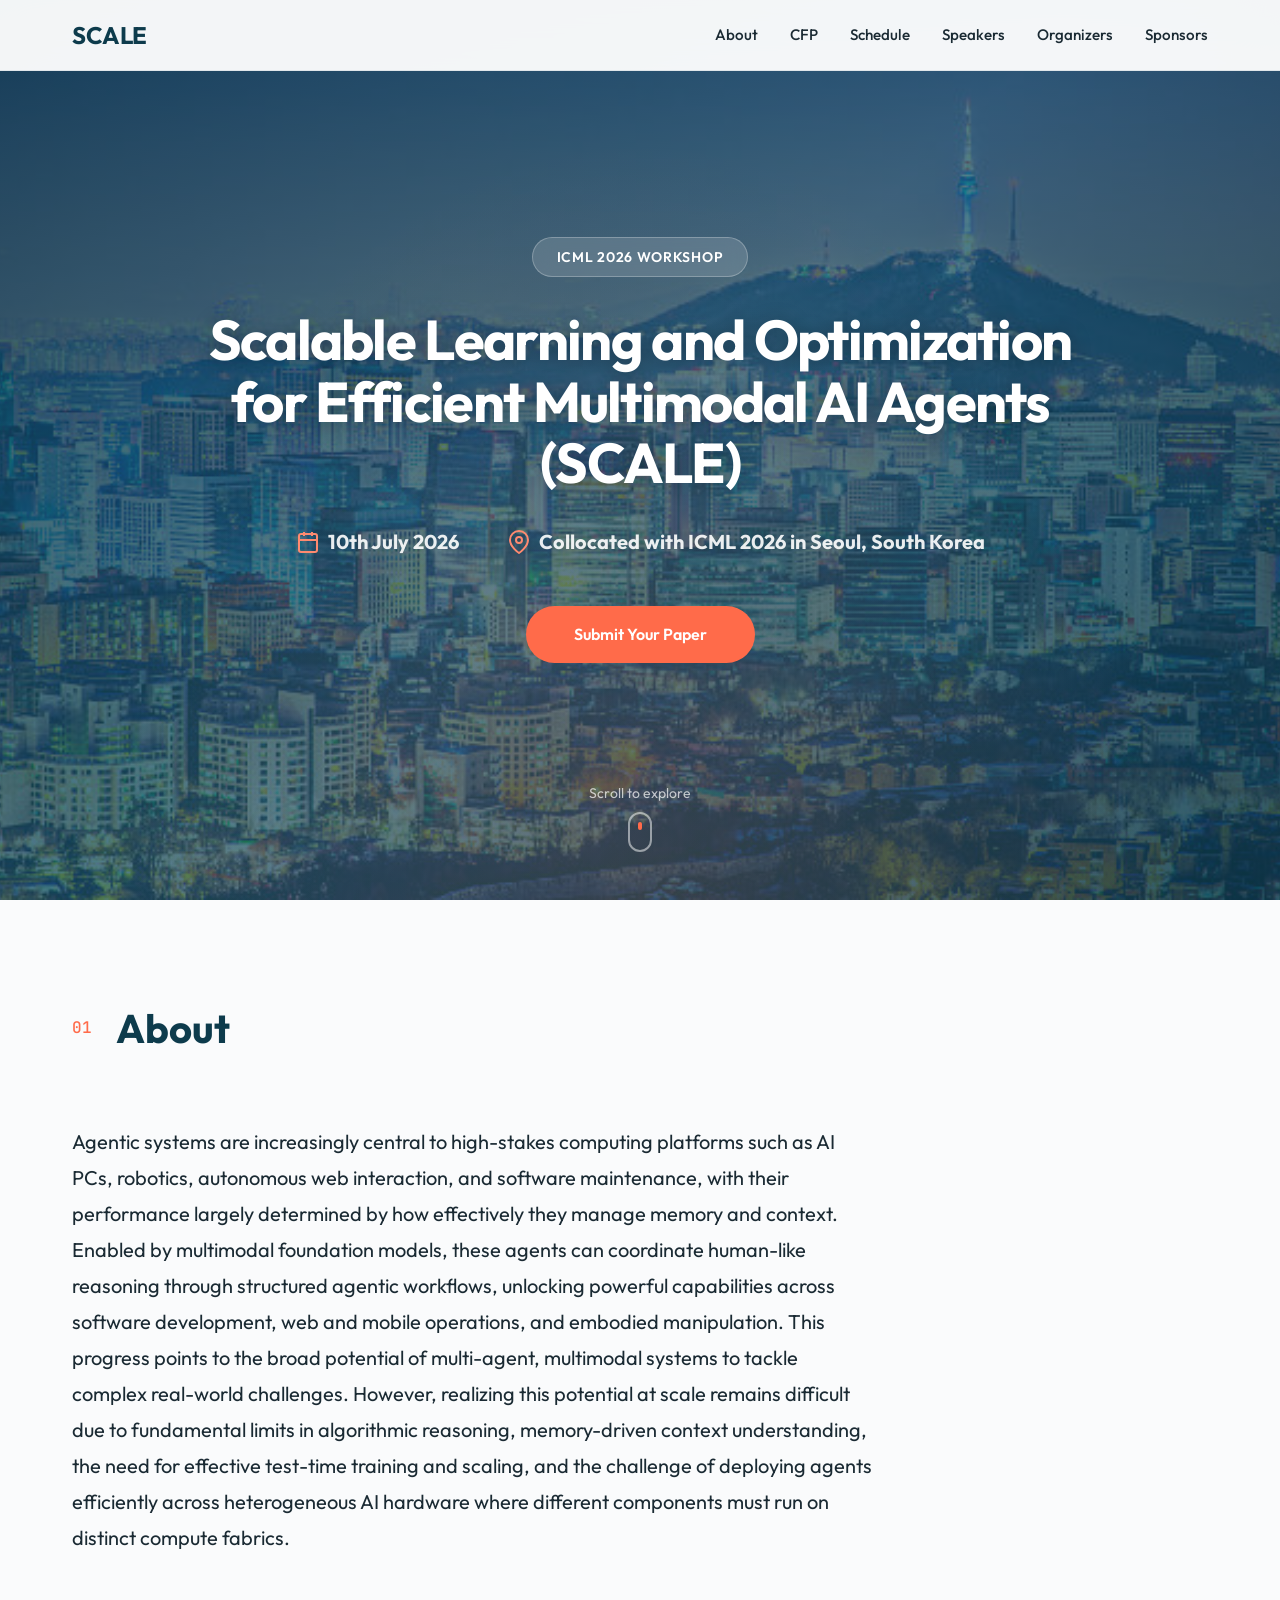
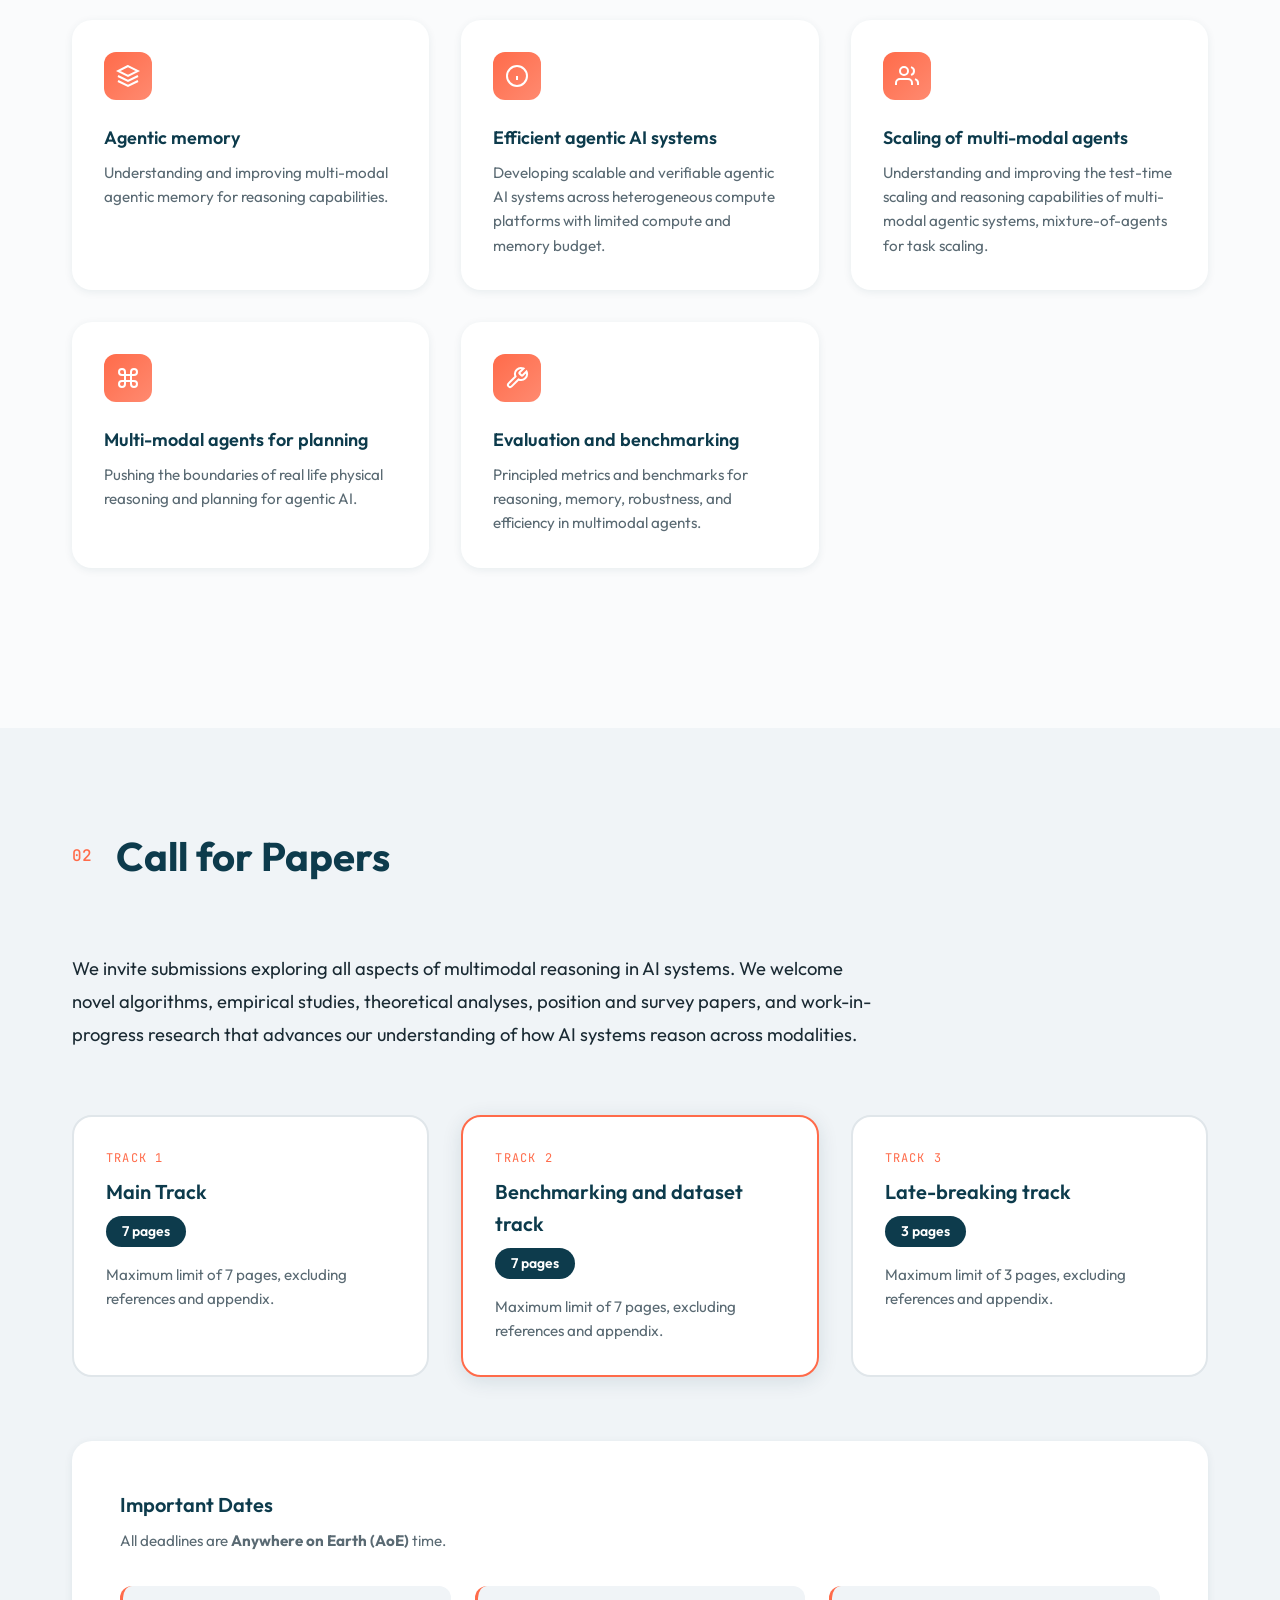
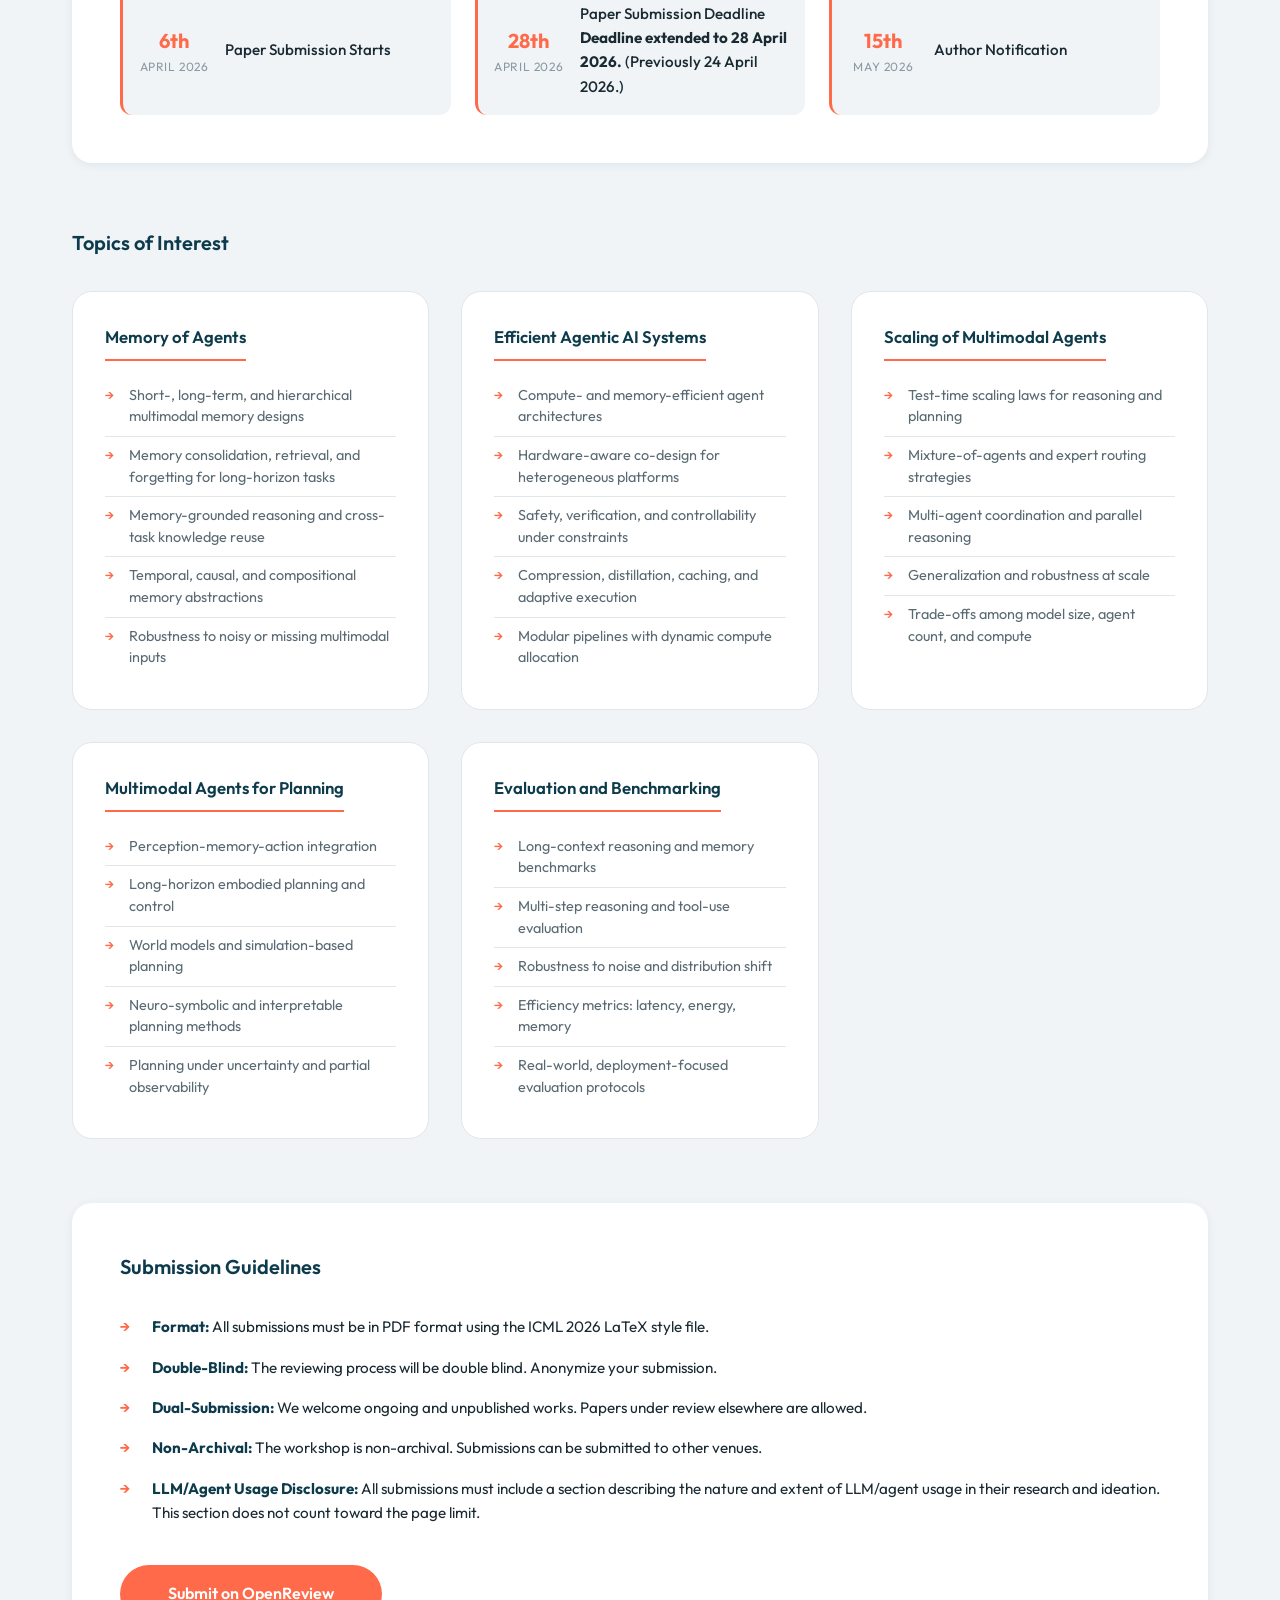
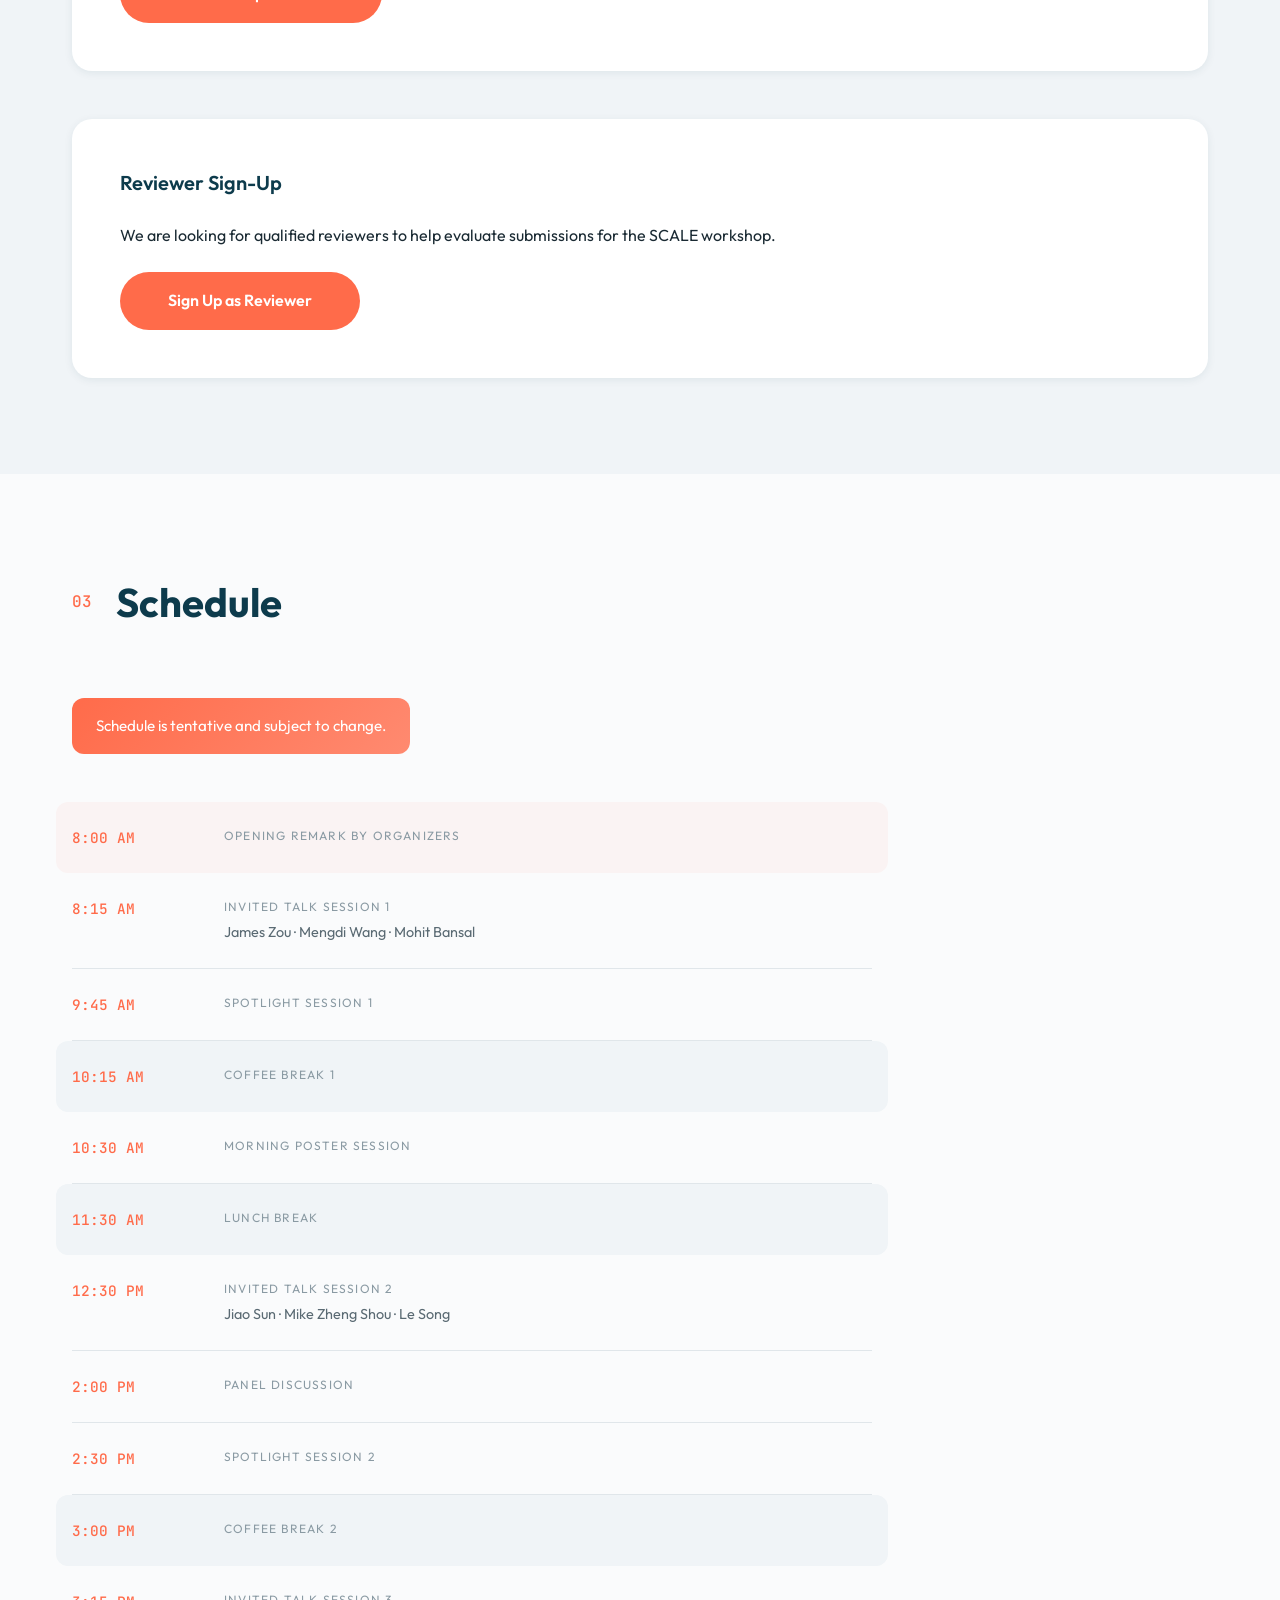
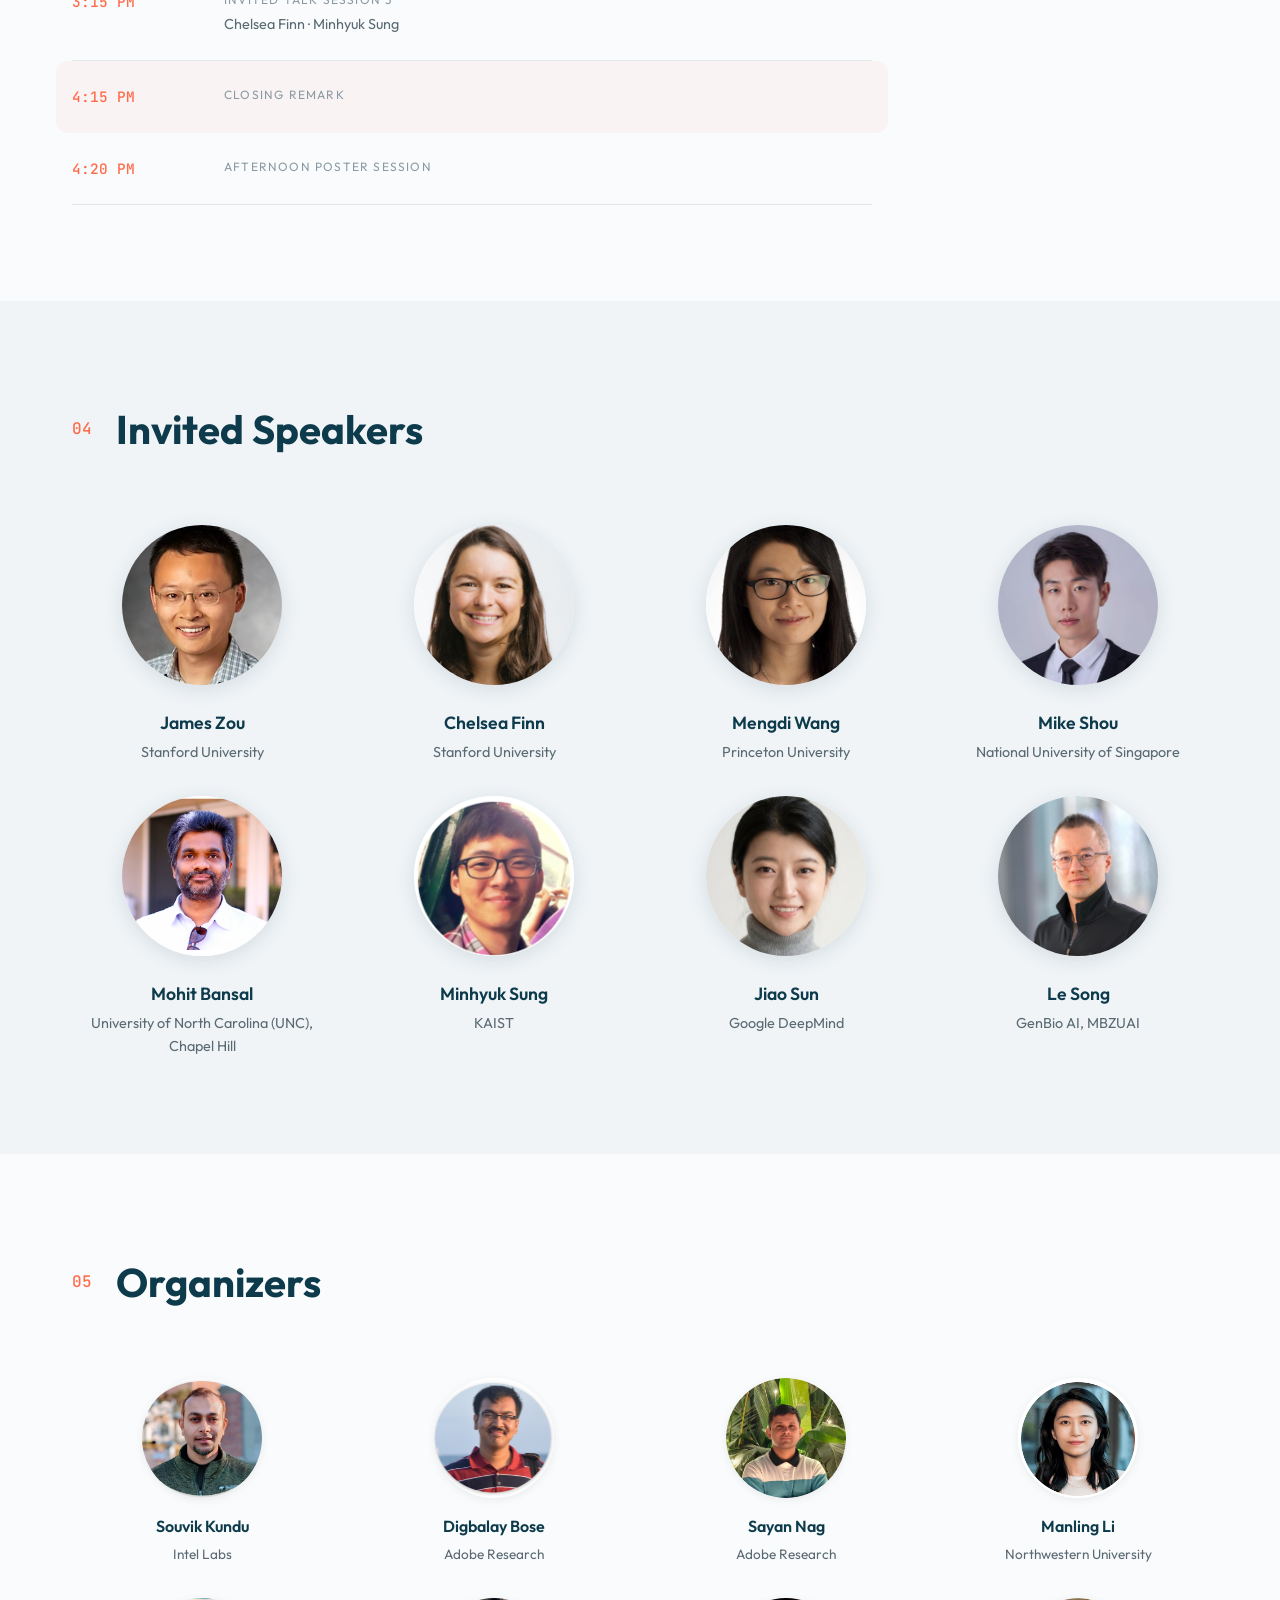
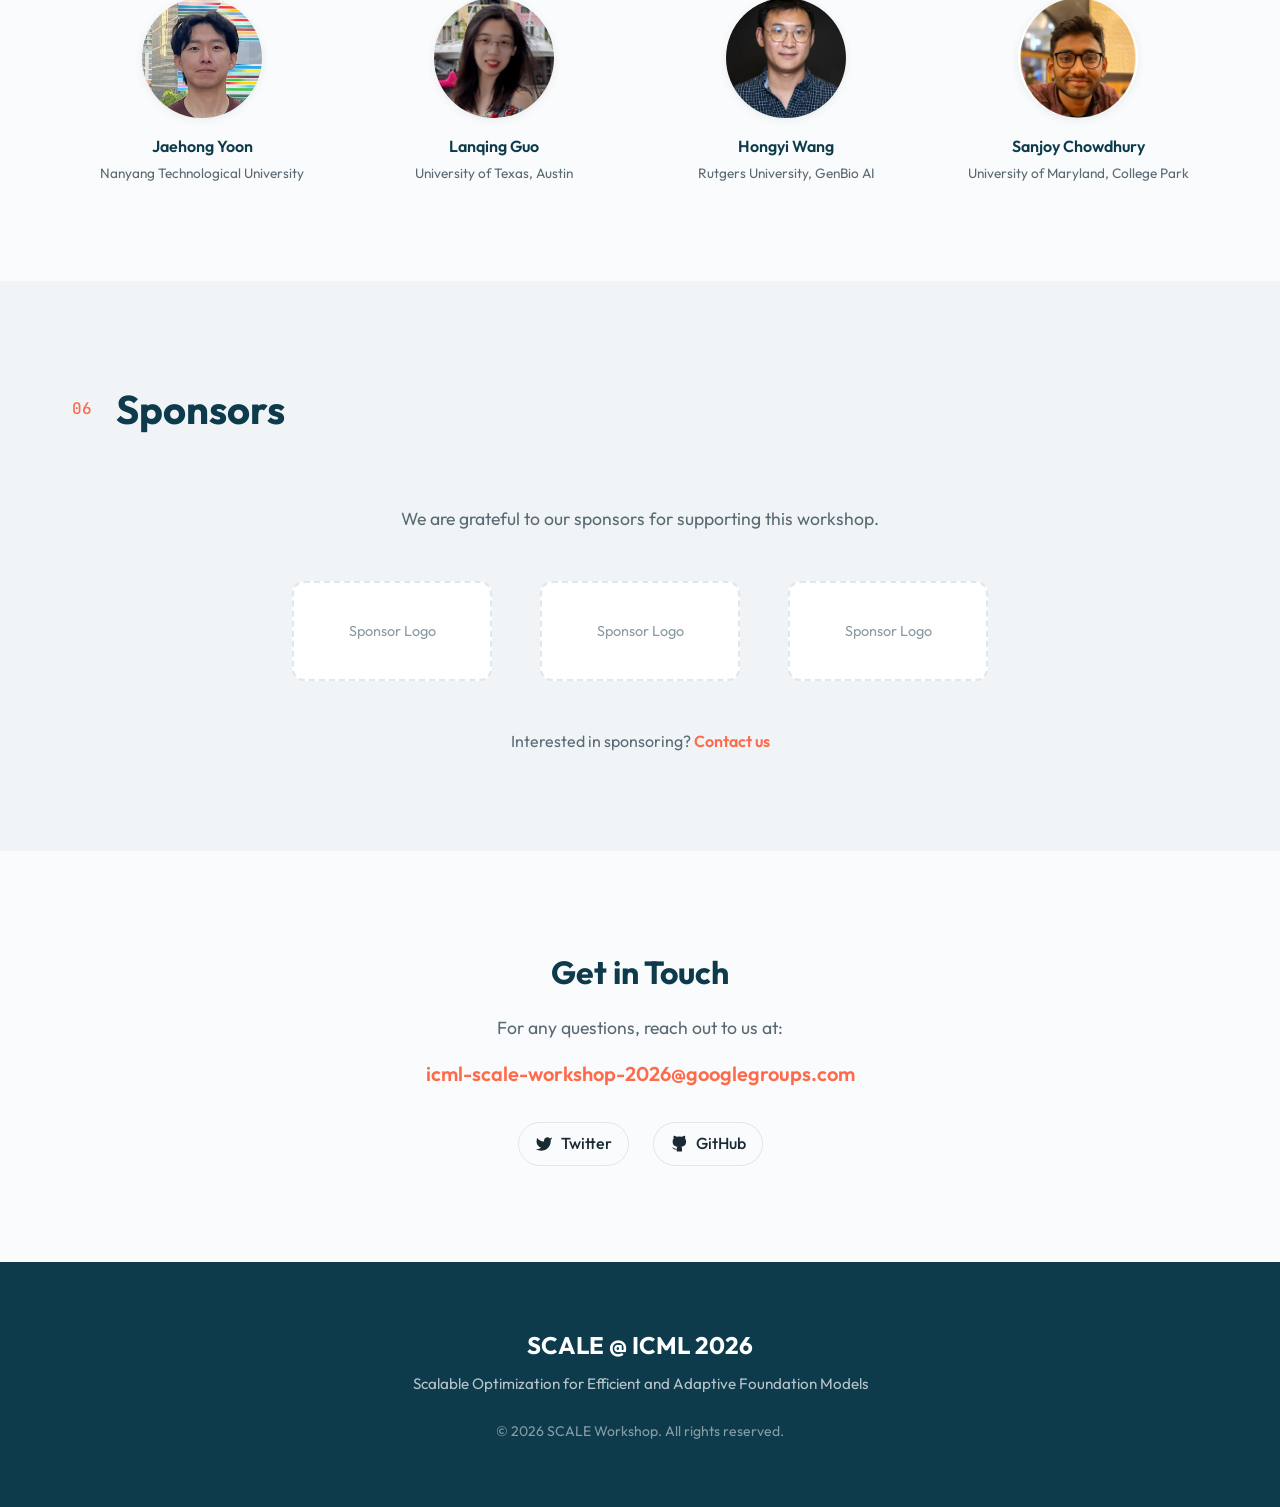
==== commit f9a08d28: "Update schedule to match finalized workshop agenda Restructure schedule with grouped invited talk se" ====
--- a/index.html
+++ b/index.html
@@ -284,134 +284,84 @@
                 <div class="schedule-note">Schedule is tentative and subject to change.</div>
                 <div class="schedule-list">
                     <div class="schedule-item highlight">
-                        <div class="schedule-time">08:00 - 08:15</div>
-                        <div class="schedule-event">
-                            <div class="event-type">Opening Remarks</div>
-                            <div class="event-title">Welcome and Introduction</div>
-                        </div>
-                    </div>
-                    <div class="schedule-item">
-                        <div class="schedule-time">08:15 - 08:45</div>
-                        <div class="schedule-event">
-                            <div class="event-type">Invited Talk 1</div>
-                            <div class="event-title">Mike Shou</div>
-                            <div class="event-speaker">National University of Singapore</div>
-                        </div>
-                    </div>
-                    <div class="schedule-item">
-                        <div class="schedule-time">08:45 - 09:15</div>
-                        <div class="schedule-event">
-                            <div class="event-title">Mengdi Wang</div>
-                            <div class="event-speaker">Princeton University</div>
-                        </div>
-                    </div>
-                    <div class="schedule-item">
-                        <div class="schedule-time">09:15 - 09:45</div>
-                        <div class="schedule-event">
-                            <div class="event-type">Invited Talk 3</div>
-                            <div class="event-title">Mohit Bansal</div>
-                            <div class="event-speaker">University of North Carolina (UNC), Chapel Hill</div>
-                        </div>
-                    </div>
-
-                    <div class="schedule-item">
-                        <div class="schedule-time">09:45 - 10:15</div>
-                        <div class="schedule-event">
-                            <div class="event-type">Invited Talk 4</div>
-                            <div class="event-title">Le Song</div>
-                            <div class="event-speaker">GenBio AI, MBZUAI</div>
-                        </div>
-                    </div>
-
-                    <!-- TODO: Add coffee break --> 
+                        <div class="schedule-time">8:00 AM</div>
+                        <div class="schedule-event">
+                            <div class="event-type">Opening Remark by Organizers</div>
+                        </div>
+                    </div>
+                    <div class="schedule-item">
+                        <div class="schedule-time">8:15 AM</div>
+                        <div class="schedule-event">
+                            <div class="event-type">Invited Talk Session 1</div>
+                            <div class="event-speaker">James Zou · Mengdi Wang · Mohit Bansal</div>
+                        </div>
+                    </div>
+                    <div class="schedule-item">
+                        <div class="schedule-time">9:45 AM</div>
+                        <div class="schedule-event">
+                            <div class="event-type">Spotlight Session 1</div>
+                        </div>
+                    </div>
                     <div class="schedule-item break">
-                        <div class="schedule-time">10:15 - 10:30</div>
-                        <div class="schedule-event">
-                            <div class="event-title">Spotlight Session I</div>
-                        </div>
-                    </div>
-                    <!-- <div class="schedule-item">
-                        <div class="schedule-time">10:15 - 10:30</div>
-                        <div class="schedule-event">
-                            <div class="event-type">Coffee Break</div>
-                        </div>
-                    </div> -->
-                    <div class="schedule-item">
-                        <div class="schedule-time">10:30 - 11:30</div>
+                        <div class="schedule-time">10:15 AM</div>
+                        <div class="schedule-event">
+                            <div class="event-type">Coffee Break 1</div>
+                        </div>
+                    </div>
+                    <div class="schedule-item">
+                        <div class="schedule-time">10:30 AM</div>
                         <div class="schedule-event">
                             <div class="event-type">Morning Poster Session</div>
                         </div>
                     </div>
                     <div class="schedule-item break">
-                        <div class="schedule-time">11:30 - 12:30</div>
-                        <div class="schedule-event">
-                            <div class="event-title">🍽️ Lunch Break</div>
-                        </div>
-                    </div>
-                    <div class="schedule-item">
-                        <div class="schedule-time">12:30 - 13:00</div>
-                        <div class="schedule-event">
-                            <div class="event-type">Invited Talk 4</div>
-                            <div class="event-title">Jiao Sun</div>
-                            <div class="event-speaker">Google DeepMind</div>
-                        </div>
-                    </div>
-                    <div class="schedule-item">
-                        <div class="schedule-time">13:00 - 13:30</div>
-                        <div class="schedule-event">
-                            <div class="event-type">Invited Talk 5</div>
-                            <div class="event-title">James Zou</div>
-                            <div class="event-speaker">Stanford University</div>
-                        </div>
-                    </div>
-                    <div class="schedule-item">
-                        <div class="schedule-time">13:30 - 14:00</div>
+                        <div class="schedule-time">11:30 AM</div>
+                        <div class="schedule-event">
+                            <div class="event-type">Lunch Break</div>
+                        </div>
+                    </div>
+                    <div class="schedule-item">
+                        <div class="schedule-time">12:30 PM</div>
+                        <div class="schedule-event">
+                            <div class="event-type">Invited Talk Session 2</div>
+                            <div class="event-speaker">Jiao Sun · Mike Zheng Shou · Le Song</div>
+                        </div>
+                    </div>
+                    <div class="schedule-item">
+                        <div class="schedule-time">2:00 PM</div>
                         <div class="schedule-event">
                             <div class="event-type">Panel Discussion</div>
-                            <div class="event-title">With Keynote Participants</div>
+                        </div>
+                    </div>
+                    <div class="schedule-item">
+                        <div class="schedule-time">2:30 PM</div>
+                        <div class="schedule-event">
+                            <div class="event-type">Spotlight Session 2</div>
                         </div>
                     </div>
                     <div class="schedule-item break">
-                        <div class="schedule-time">13:30 - 14:00</div>
-                        <div class="schedule-event">
-                            <div class="event-type">Contributed talks</div>
-                            <div class="event-title">Spotlight Session II</div>
-                        </div>
-                    </div>
-                    <div class="schedule-item">
-                        <div class="schedule-time">14:00 - 15:15</div>
-                        <div class="schedule-event">
-                            <div class="event-title">🍽️ Coffee Break</div>
-                        </div>
-                    </div>
-                    <div class="schedule-item">
-                        <div class="schedule-time">15:15 - 15:45</div>
-                        <div class="schedule-event">
-                            <div class="event-type">Invited Talk 6</div>
-                            <div class="event-title">Chelsea Finn</div>
-                            <div class="event-speaker">Stanford University</div>
+                        <div class="schedule-time">3:00 PM</div>
+                        <div class="schedule-event">
+                            <div class="event-type">Coffee Break 2</div>
+                        </div>
+                    </div>
+                    <div class="schedule-item">
+                        <div class="schedule-time">3:15 PM</div>
+                        <div class="schedule-event">
+                            <div class="event-type">Invited Talk Session 3</div>
+                            <div class="event-speaker">Chelsea Finn · Minhyuk Sung</div>
                         </div>
                     </div>
                     <div class="schedule-item highlight">
-                        <div class="schedule-time">15:45 - 16:15</div>
-                        <div class="schedule-event">
-                            <div class="event-type">Invited Talk 7</div>
-                            <div class="event-title">Minhyuk Sung</div>
-                            <div class="event-speaker">KAIST</div>
-                        </div>
-                    </div>
-                    <div class="schedule-item highlight">
-                        <div class="schedule-time">16:15 - 16:20</div>
-                        <div class="schedule-event">
-                            <div class="event-type">Closing Remarks</div>
-                            <div class="event-title">Organizers</div>
-                        </div>
-                    </div>
-                    <div class="schedule-item">
-                        <div class="schedule-time">16:20 - 17:00</div>
-                        <div class="schedule-event">
-                            <div class="event-type">Poster Session</div>
-                            <div class="event-title">Afternoon Poster Session</div>
+                        <div class="schedule-time">4:15 PM</div>
+                        <div class="schedule-event">
+                            <div class="event-type">Closing Remark</div>
+                        </div>
+                    </div>
+                    <div class="schedule-item">
+                        <div class="schedule-time">4:20 PM</div>
+                        <div class="schedule-event">
+                            <div class="event-type">Afternoon Poster Session</div>
                         </div>
                     </div>
                 </div>
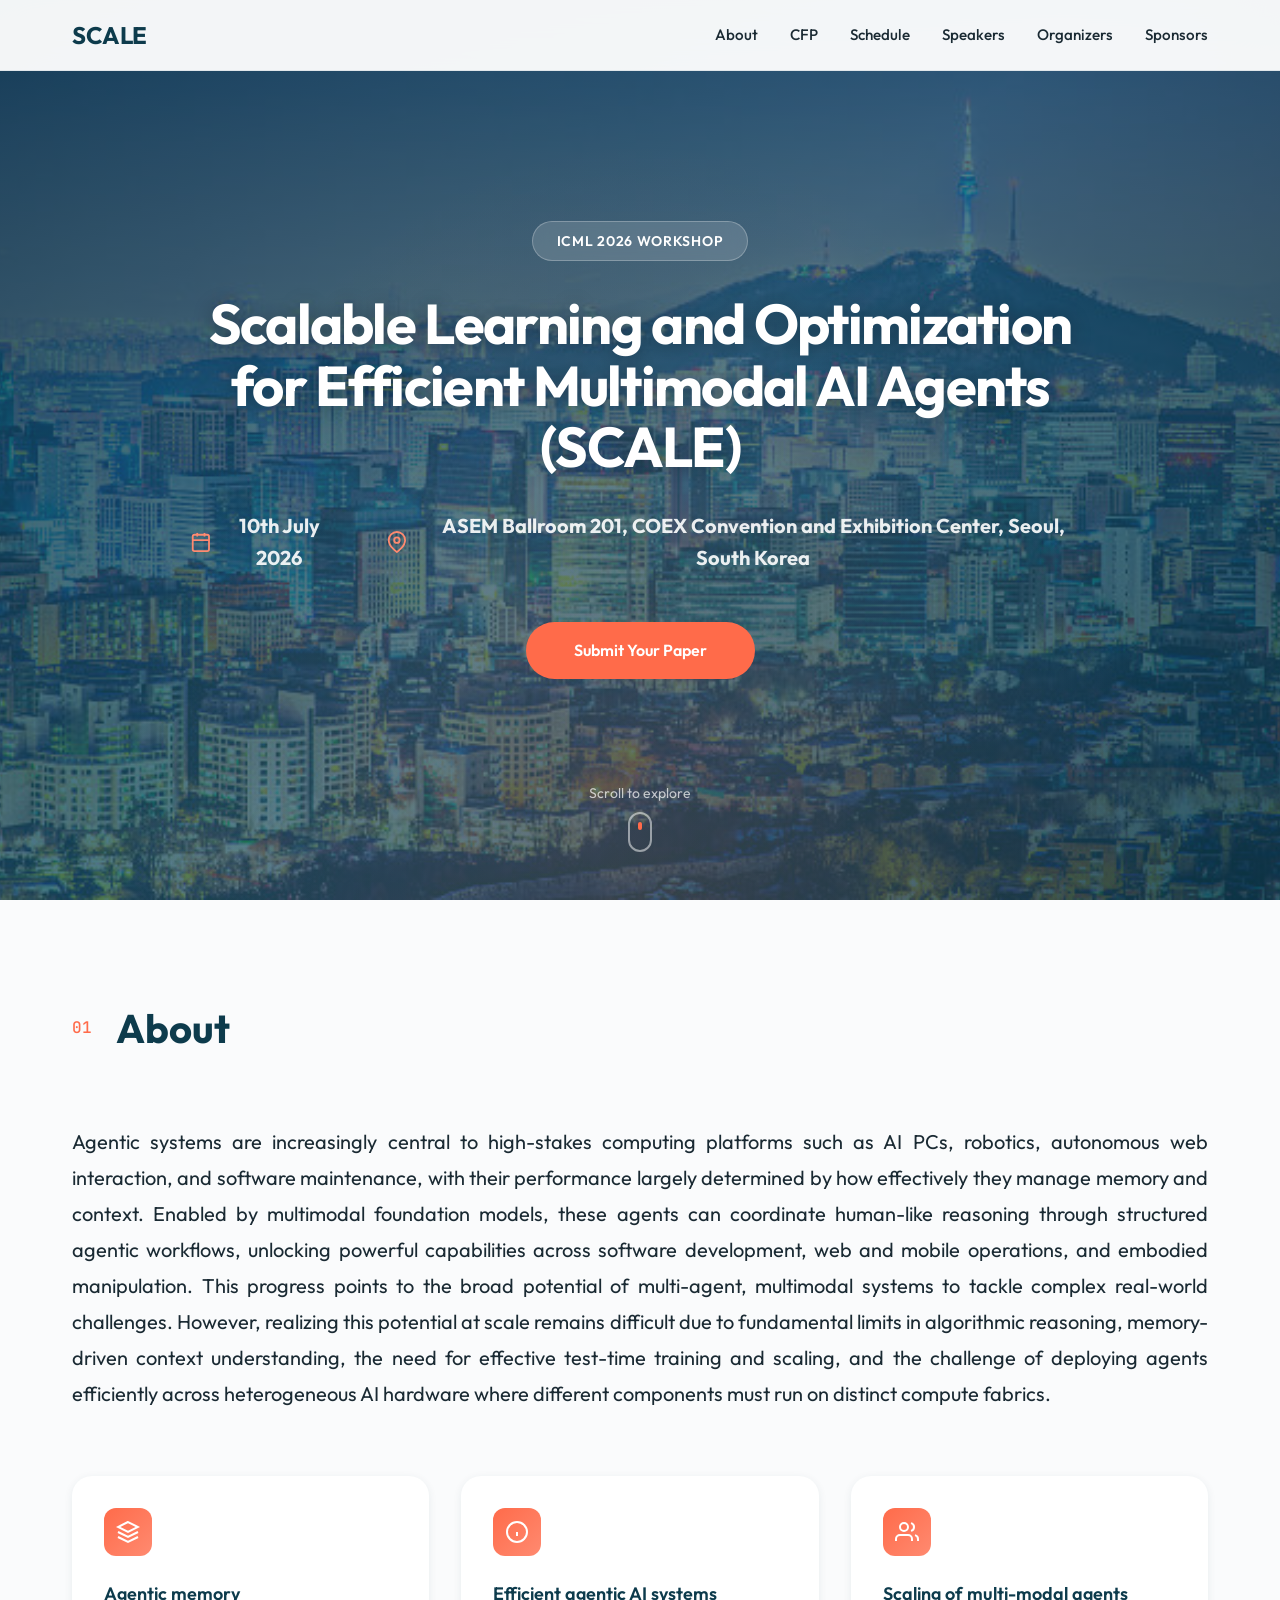
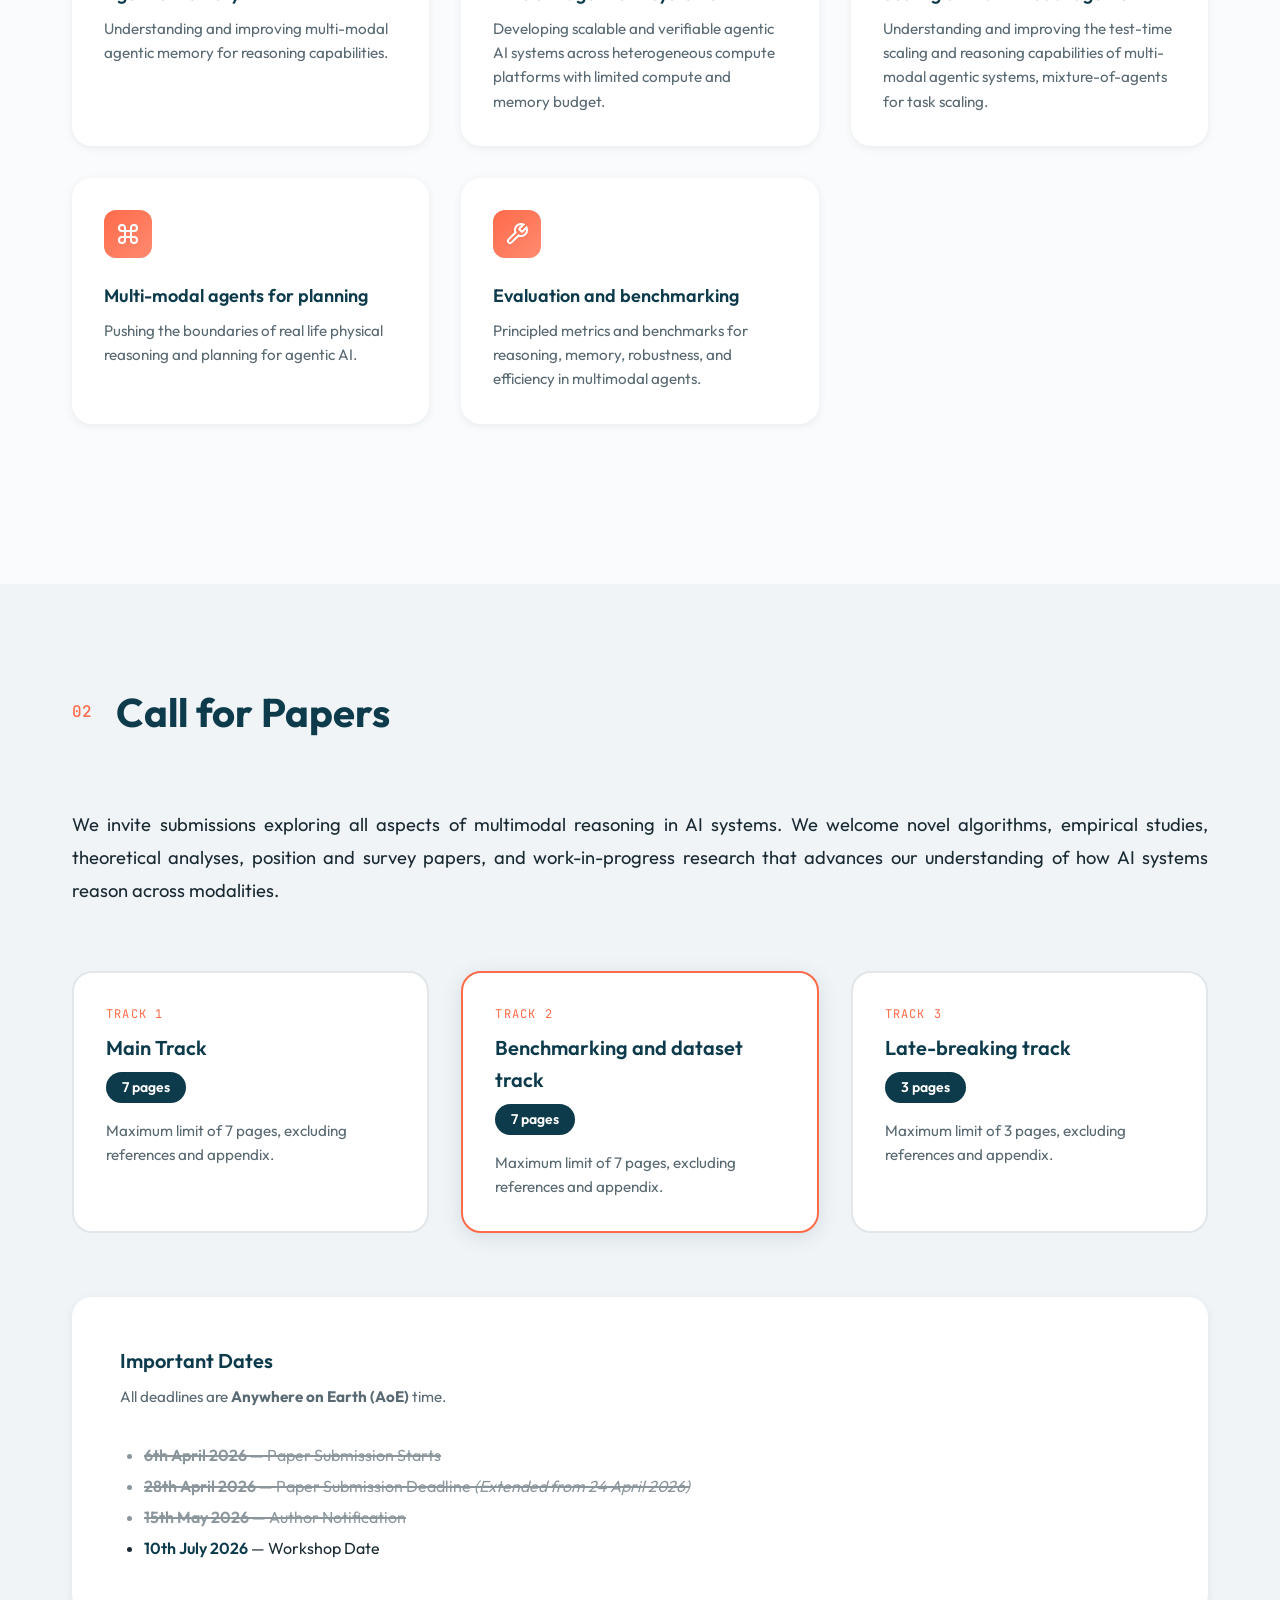
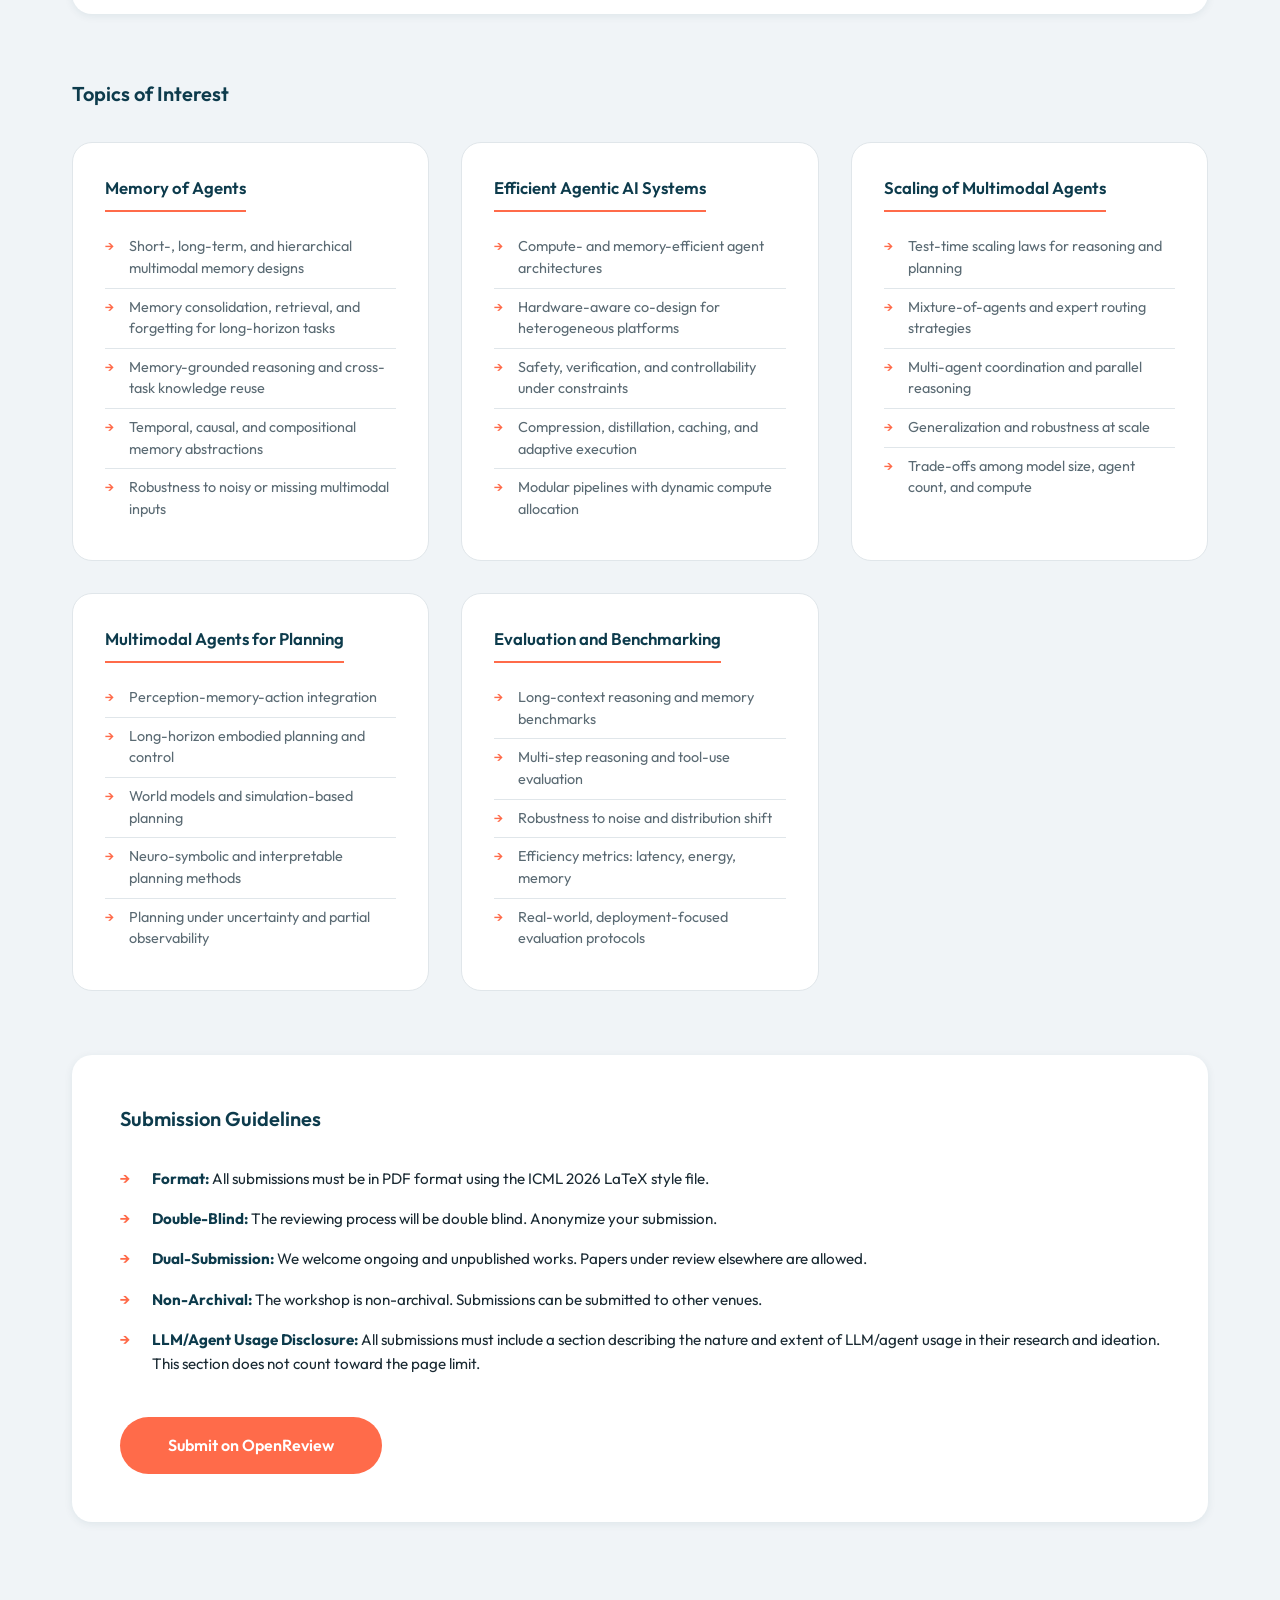
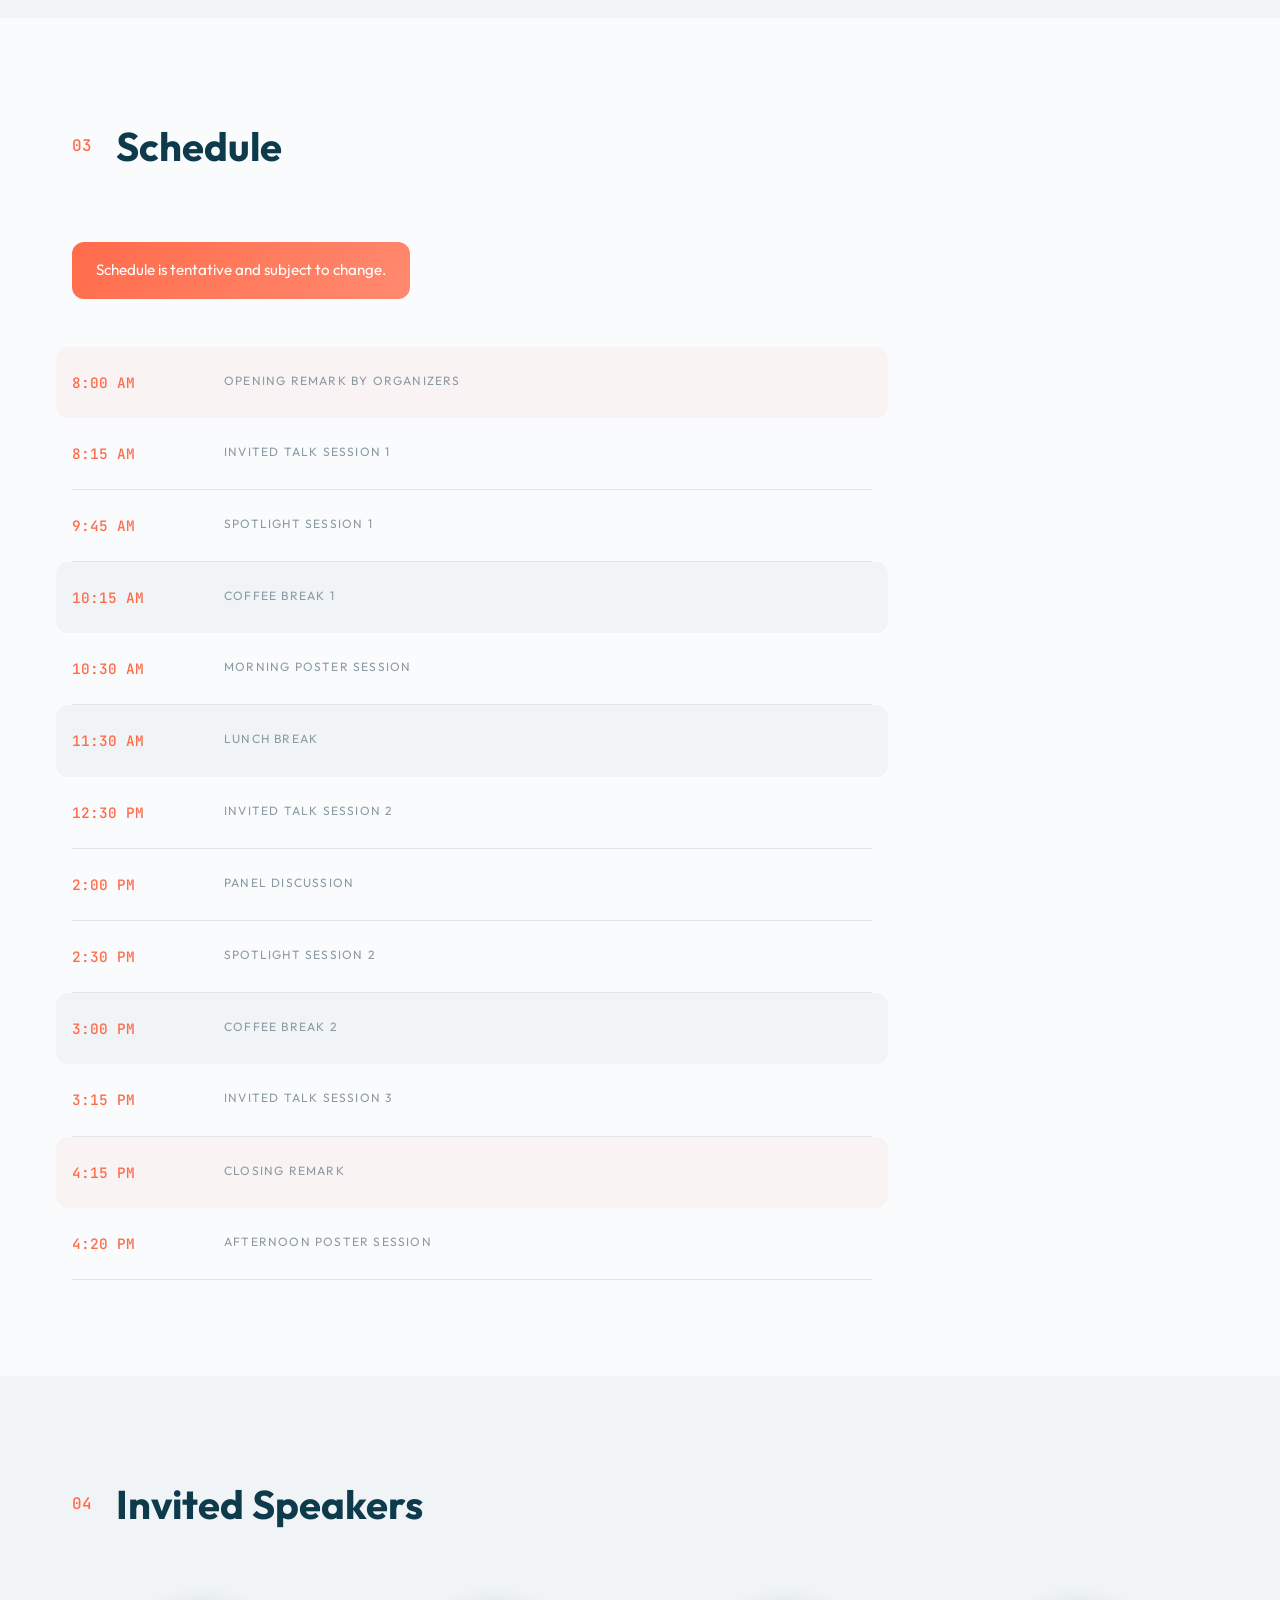
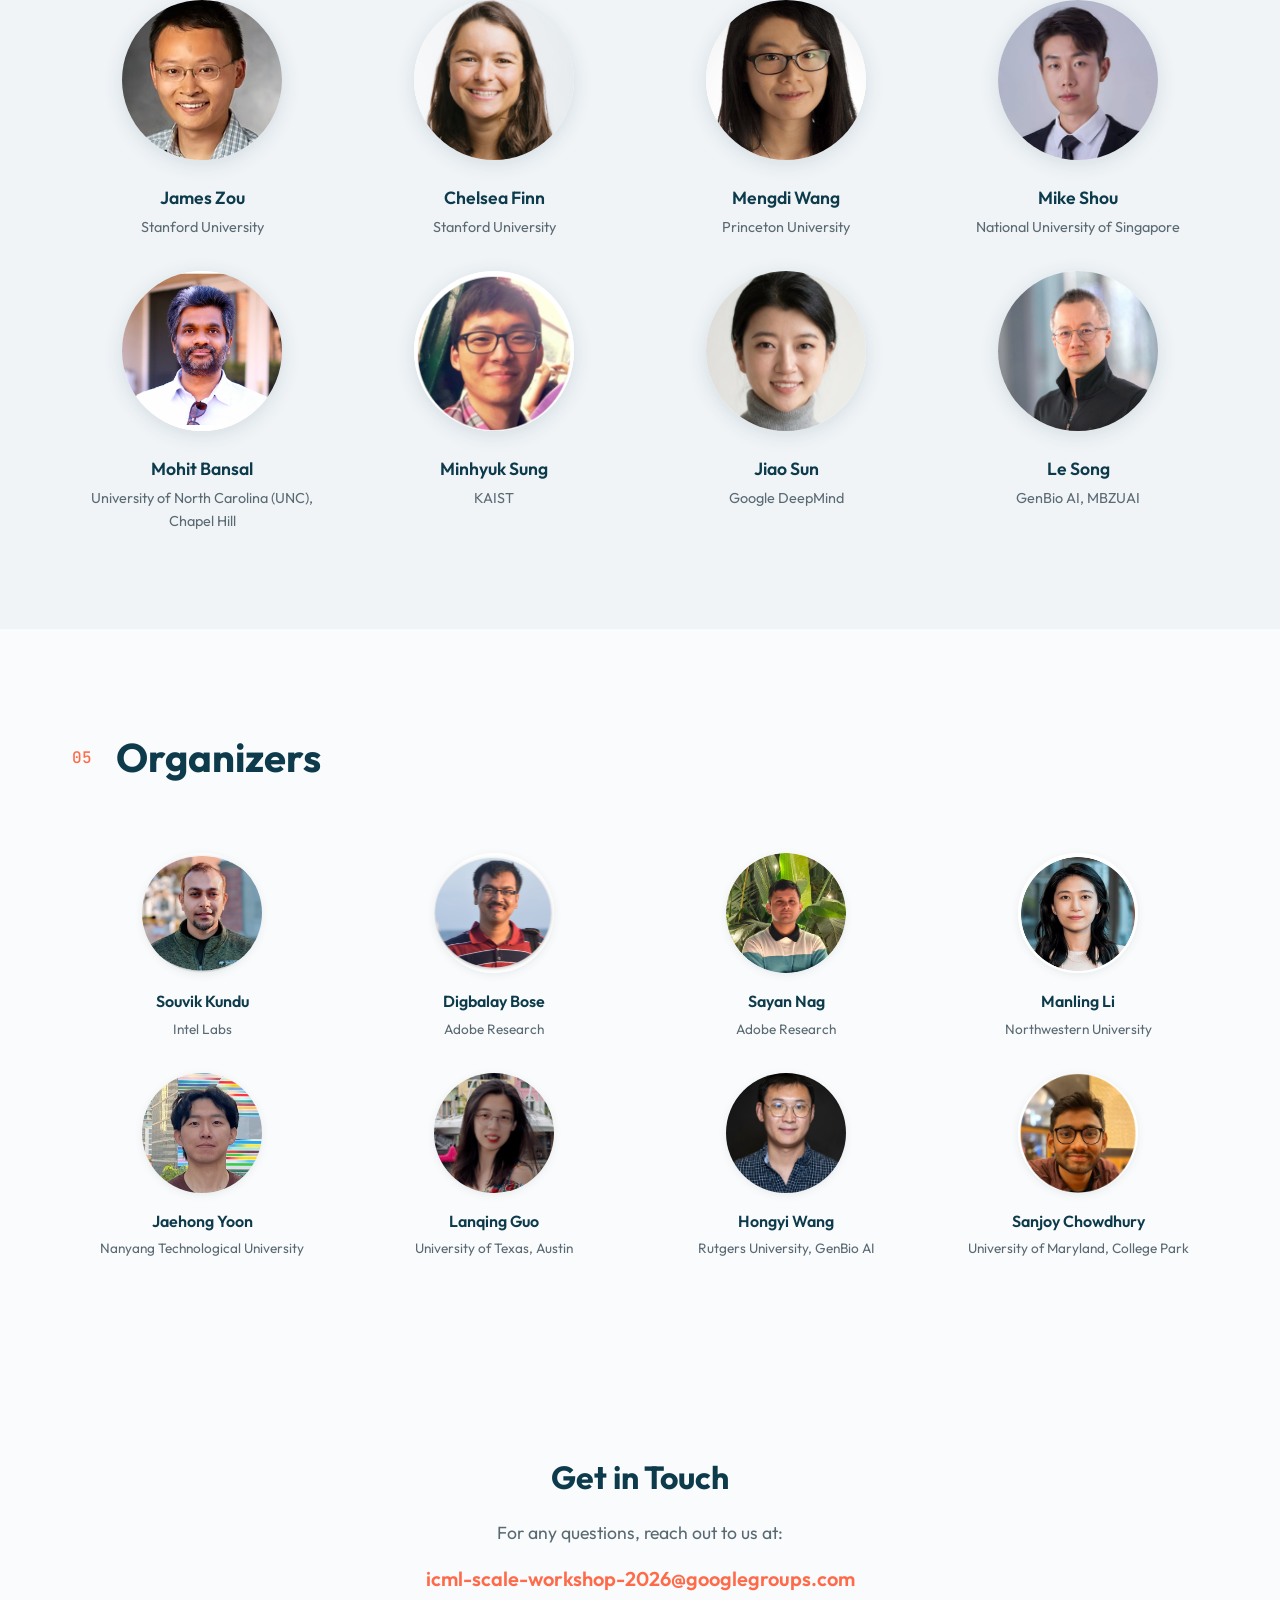
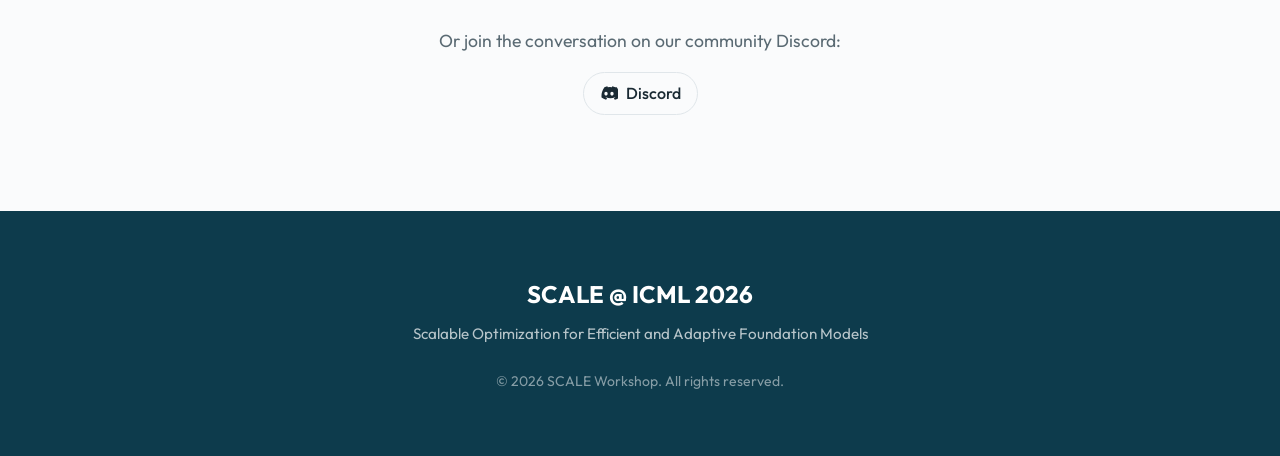
==== commit f8792451: "Layout polish: full-width intros, bullet deadlines, Discord link - Fix unclosed <p> tag in about sec" ====
--- a/index.html
+++ b/index.html
@@ -53,7 +53,7 @@
                         <path d="M21 10c0 7-9 13-9 13s-9-6-9-13a9 9 0 0 1 18 0z"></path>
                         <circle cx="12" cy="10" r="3"></circle>
                     </svg>
-                    <span>Collocated with ICML 2026 in Seoul, South Korea</span>
+                    <span>ASEM Ballroom 201, COEX Convention and Exhibition Center, Seoul, South Korea</span>
                 </div>
             </div>
             <a href="#cfp" class="hero-cta">Submit Your Paper</a>
@@ -74,6 +74,7 @@
             <div class="about-content">
                 <p class="about-lead">
                     Agentic systems are increasingly central to high-stakes computing platforms such as AI PCs, robotics, autonomous web interaction, and software maintenance, with their performance largely determined by how effectively they manage memory and context. Enabled by multimodal foundation models, these agents can coordinate human-like reasoning through structured agentic workflows, unlocking powerful capabilities across software development, web and mobile operations, and embodied manipulation. This progress points to the broad potential of multi-agent, multimodal systems to tackle complex real-world challenges. However, realizing this potential at scale remains difficult due to fundamental limits in algorithmic reasoning, memory-driven context understanding, the need for effective test-time training and scaling, and the challenge of deploying agents efficiently across heterogeneous AI hardware where different components must run on distinct compute fabrics.
+                </p>
                 <div class="about-grid">
                     <div class="about-card">
                         <div class="card-icon">
@@ -169,29 +170,12 @@
                 <div class="deadlines">
                     <h3 class="deadlines-title">Important Dates</h3>
                     <p class="deadlines-note">All deadlines are <strong>Anywhere on Earth (AoE)</strong> time.</p>
-                    <div class="deadline-list">
-                        <div class="deadline-item">
-                            <div class="deadline-date">
-                                <span class="date-day">6th</span>
-                                <span class="date-month">April 2026</span>
-                            </div>
-                            <div class="deadline-label">Paper Submission Starts</div>
-                        </div>
-                        <div class="deadline-item">
-                            <div class="deadline-date">
-                                <span class="date-day">28th</span>
-                                <span class="date-month">April 2026</span>
-                            </div>
-                            <div class="deadline-label">Paper Submission Deadline<br><strong>Deadline extended to 28 April 2026.</strong> (Previously 24 April 2026.)</div>
-                        </div>
-                        <div class="deadline-item">
-                            <div class="deadline-date">
-                                <span class="date-day">15th</span>
-                                <span class="date-month">May 2026</span>
-                            </div>
-                            <div class="deadline-label">Author Notification</div>
-                        </div>
-                    </div>
+                    <ul class="deadline-bullets">
+                        <li class="completed"><span class="deadline-date-text">6th April 2026</span> — Paper Submission Starts</li>
+                        <li class="completed"><span class="deadline-date-text">28th April 2026</span> — Paper Submission Deadline <em>(Extended from 24 April 2026)</em></li>
+                        <li class="completed"><span class="deadline-date-text">15th May 2026</span> — Author Notification</li>
+                        <li><span class="deadline-date-text">10th July 2026</span> — Workshop Date</li>
+                    </ul>
                 </div>
 
                 <div class="topics">
@@ -262,13 +246,13 @@
                     <a href="https://openreview.net/group?id=ICML.cc/2026/Workshop/SCALE" class="submit-btn">Submit on OpenReview</a>
                 </div>
 
-                <div class="submission-info">
+                <!-- <div class="submission-info">
                     <h3>Reviewer Sign-Up</h3>
                     <p style="margin-bottom: 1.5rem;">
                         We are looking for qualified reviewers to help evaluate submissions for the SCALE workshop. 
                     </p>
                     <a href="https://docs.google.com/forms/d/e/1FAIpQLSdjwICe-UMlaLwI31p_Jky97C3dfHTa4wfVkhG348JPBXl8nA/viewform" class="submit-btn" target="_blank">Sign Up as Reviewer</a>
-                </div>
+                </div> -->
             </div>
         </div>
     </section>
@@ -293,7 +277,7 @@
                         <div class="schedule-time">8:15 AM</div>
                         <div class="schedule-event">
                             <div class="event-type">Invited Talk Session 1</div>
-                            <div class="event-speaker">James Zou · Mengdi Wang · Mohit Bansal</div>
+                            <!-- <div class="event-speaker">James Zou · Mengdi Wang · Mohit Bansal</div> -->
                         </div>
                     </div>
                     <div class="schedule-item">
@@ -324,7 +308,7 @@
                         <div class="schedule-time">12:30 PM</div>
                         <div class="schedule-event">
                             <div class="event-type">Invited Talk Session 2</div>
-                            <div class="event-speaker">Jiao Sun · Mike Zheng Shou · Le Song</div>
+                            <!-- <div class="event-speaker">Jiao Sun · Mike Zheng Shou · Le Song</div> -->
                         </div>
                     </div>
                     <div class="schedule-item">
@@ -349,7 +333,7 @@
                         <div class="schedule-time">3:15 PM</div>
                         <div class="schedule-event">
                             <div class="event-type">Invited Talk Session 3</div>
-                            <div class="event-speaker">Chelsea Finn · Minhyuk Sung</div>
+                            <!-- <div class="event-speaker">Chelsea Finn · Minhyuk Sung</div> -->
                         </div>
                     </div>
                     <div class="schedule-item highlight">
@@ -538,7 +522,7 @@
     </section>
 
     <!-- Sponsors Section -->
-    <section id="sponsors" class="section section-alt">
+    <!-- <section id="sponsors" class="section section-alt">
         <div class="container">
             <h2 class="section-title">
                 <span class="title-number">06</span>
@@ -560,7 +544,7 @@
                 <p class="sponsors-cta">Interested in sponsoring? <a href="mailto:icml-scale-workshop-2026@googlegroups.com">Contact us</a></p>
             </div>
         </div>
-    </section>
+    </section> -->
 
     <!-- Contact Section -->
     <section id="contact" class="section">
@@ -569,18 +553,13 @@
                 <h2 class="contact-title">Get in Touch</h2>
                 <p class="contact-text">For any questions, reach out to us at:</p>
                 <a href="mailto:icml-scale-workshop-2026@googlegroups.com" class="contact-email">icml-scale-workshop-2026@googlegroups.com</a>
+                <p class="contact-text">Or join the conversation on our community Discord:</p>
                 <div class="contact-links">
-                    <a href="#" class="contact-link">
-                        <svg viewBox="0 0 24 24" fill="currentColor">
-                            <path d="M23 3a10.9 10.9 0 0 1-3.14 1.53 4.48 4.48 0 0 0-7.86 3v1A10.66 10.66 0 0 1 3 4s-4 9 5 13a11.64 11.64 0 0 1-7 2c9 5 20 0 20-11.5a4.5 4.5 0 0 0-.08-.83A7.72 7.72 0 0 0 23 3z"></path>
+                    <a href="https://discord.gg/k9SH6ZqFP" class="contact-link" target="_blank" rel="noopener noreferrer">
+                        <svg viewBox="0 0 24 24" fill="currentColor" aria-hidden="true">
+                            <path d="M20.317 4.369A19.791 19.791 0 0 0 16.558 3a.074.074 0 0 0-.079.037c-.21.375-.444.864-.608 1.249a18.27 18.27 0 0 0-5.487 0 12.683 12.683 0 0 0-.617-1.249.077.077 0 0 0-.079-.037A19.736 19.736 0 0 0 5.93 4.369a.07.07 0 0 0-.032.027C2.533 9.046 1.616 13.58 2.066 18.057a.082.082 0 0 0 .031.057 19.9 19.9 0 0 0 5.993 3.03.078.078 0 0 0 .084-.028 14.09 14.09 0 0 0 1.226-1.994.076.076 0 0 0-.041-.106 13.107 13.107 0 0 1-1.872-.892.077.077 0 0 1-.008-.128c.126-.094.252-.192.372-.291a.074.074 0 0 1 .077-.01c3.928 1.793 8.18 1.793 12.062 0a.074.074 0 0 1 .078.009c.12.099.246.198.373.292a.077.077 0 0 1-.006.128 12.299 12.299 0 0 1-1.873.891.077.077 0 0 0-.041.107c.36.698.772 1.362 1.225 1.993a.076.076 0 0 0 .084.028 19.84 19.84 0 0 0 6.002-3.03.077.077 0 0 0 .032-.054c.5-5.177-.838-9.674-3.549-13.66a.06.06 0 0 0-.031-.028zM8.02 15.331c-1.183 0-2.157-1.086-2.157-2.419 0-1.333.956-2.419 2.157-2.419 1.21 0 2.176 1.095 2.157 2.42 0 1.332-.956 2.418-2.157 2.418zm7.974 0c-1.183 0-2.157-1.086-2.157-2.419 0-1.333.955-2.419 2.157-2.419 1.21 0 2.176 1.095 2.157 2.42 0 1.332-.946 2.418-2.157 2.418z"></path>
                         </svg>
-                        Twitter
-                    </a>
-                    <a href="#" class="contact-link">
-                        <svg viewBox="0 0 24 24" fill="currentColor">
-                            <path d="M9 19c-5 1.5-5-2.5-7-3m14 6v-3.87a3.37 3.37 0 0 0-.94-2.61c3.14-.35 6.44-1.54 6.44-7A5.44 5.44 0 0 0 20 4.77 5.07 5.07 0 0 0 19.91 1S18.73.65 16 2.48a13.38 13.38 0 0 0-7 0C6.27.65 5.09 1 5.09 1A5.07 5.07 0 0 0 5 4.77a5.44 5.44 0 0 0-1.5 3.78c0 5.42 3.3 6.61 6.44 7A3.37 3.37 0 0 0 9 18.13V22"></path>
-                        </svg>
-                        GitHub
+                        Discord
                     </a>
                 </div>
             </div>
--- a/css/style.css
+++ b/css/style.css
@@ -377,7 +377,8 @@
     color: var(--color-text);
     line-height: 1.8;
     margin-bottom: var(--space-3xl);
-    max-width: 800px;
+    max-width: 100%;
+    text-align: justify;
 }
 
 .about-grid {
@@ -449,7 +450,8 @@
     color: var(--color-text);
     line-height: 1.8;
     margin-bottom: var(--space-3xl);
-    max-width: 800px;
+    max-width: 100%;
+    text-align: justify;
 }
 
 .tracks-grid {
@@ -567,6 +569,35 @@
     font-size: 0.95rem;
     color: var(--color-text);
     font-weight: 500;
+}
+
+.deadline-bullets {
+    list-style: disc;
+    padding-left: 1.5rem;
+    margin: var(--space-md) 0 0;
+}
+
+.deadline-bullets li {
+    font-size: 1rem;
+    line-height: 1.7;
+    color: var(--color-text);
+    margin-bottom: var(--space-xs);
+}
+
+.deadline-bullets li .deadline-date-text {
+    font-weight: 600;
+    color: var(--color-primary);
+}
+
+.deadline-bullets li.completed {
+    color: var(--color-text-light);
+    text-decoration: line-through;
+    text-decoration-thickness: 1.5px;
+    opacity: 0.7;
+}
+
+.deadline-bullets li.completed .deadline-date-text {
+    color: var(--color-text-light);
 }
 
 /* Topics */
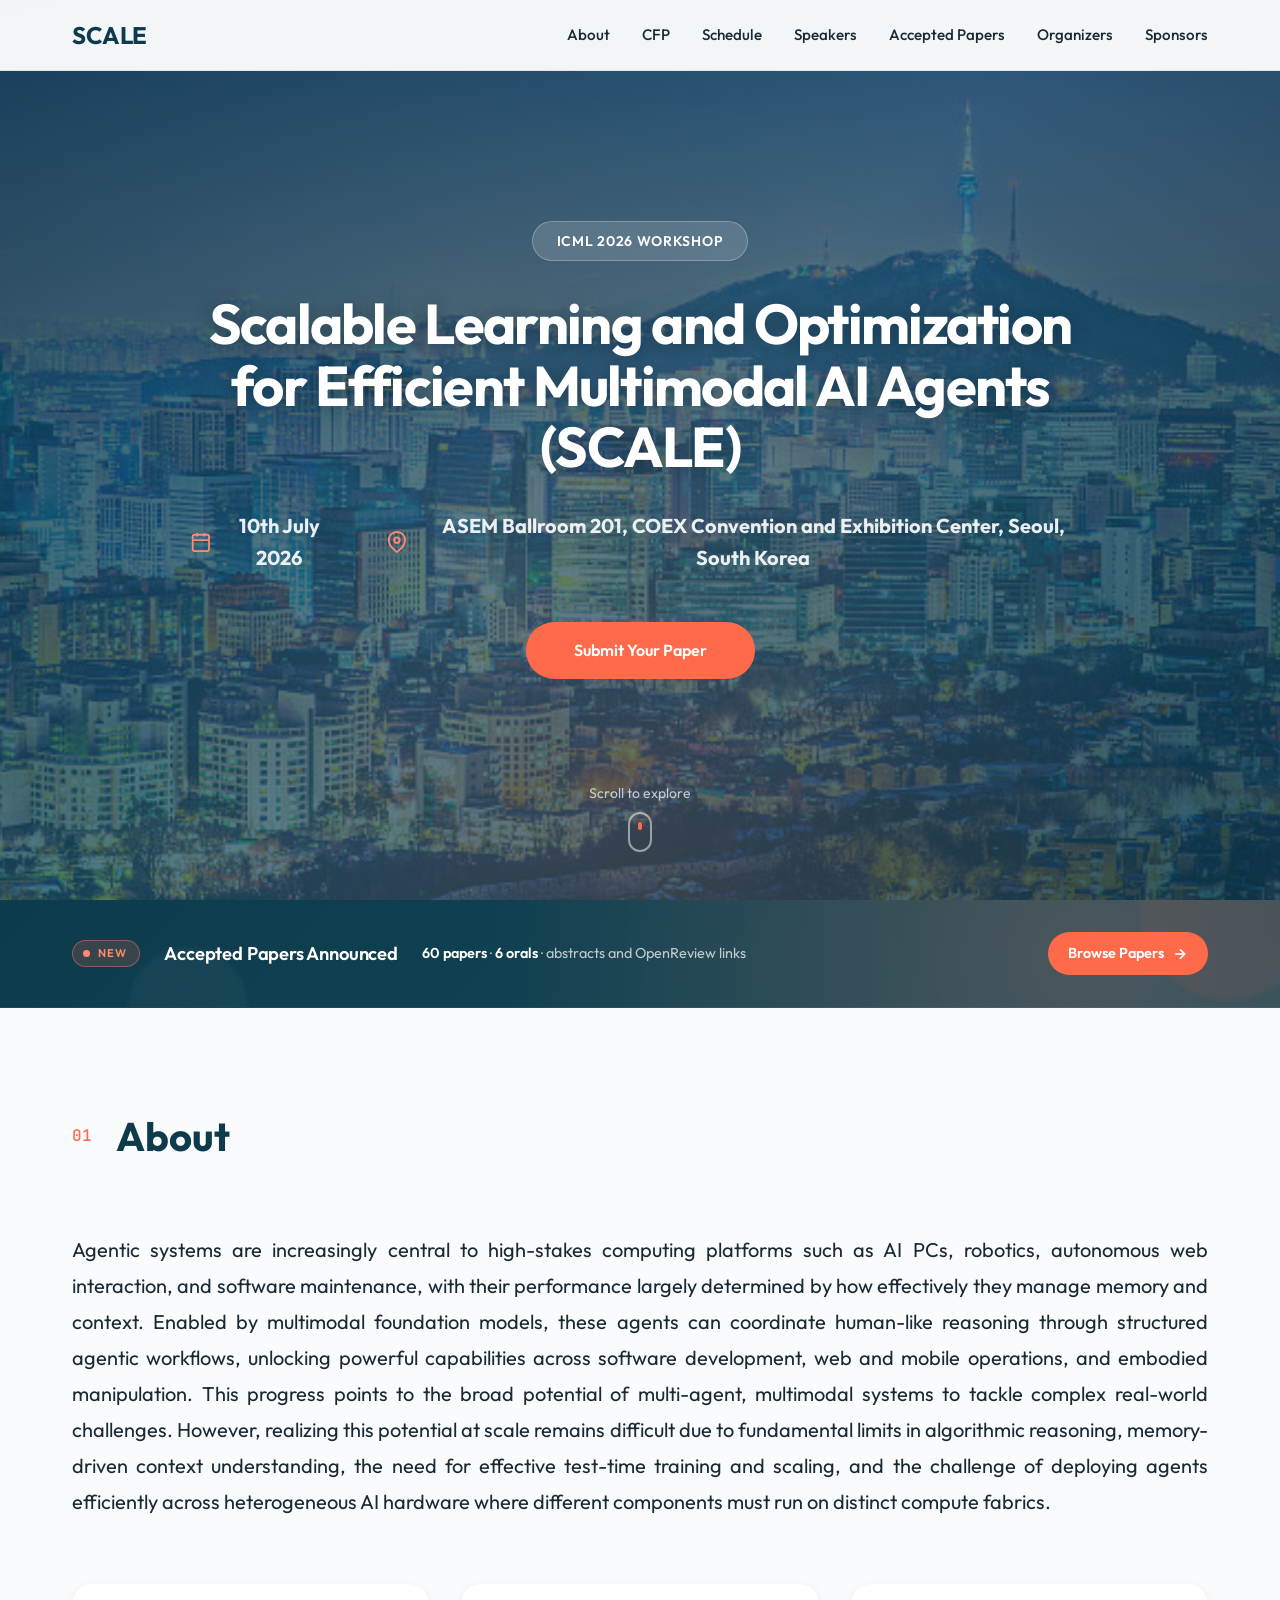
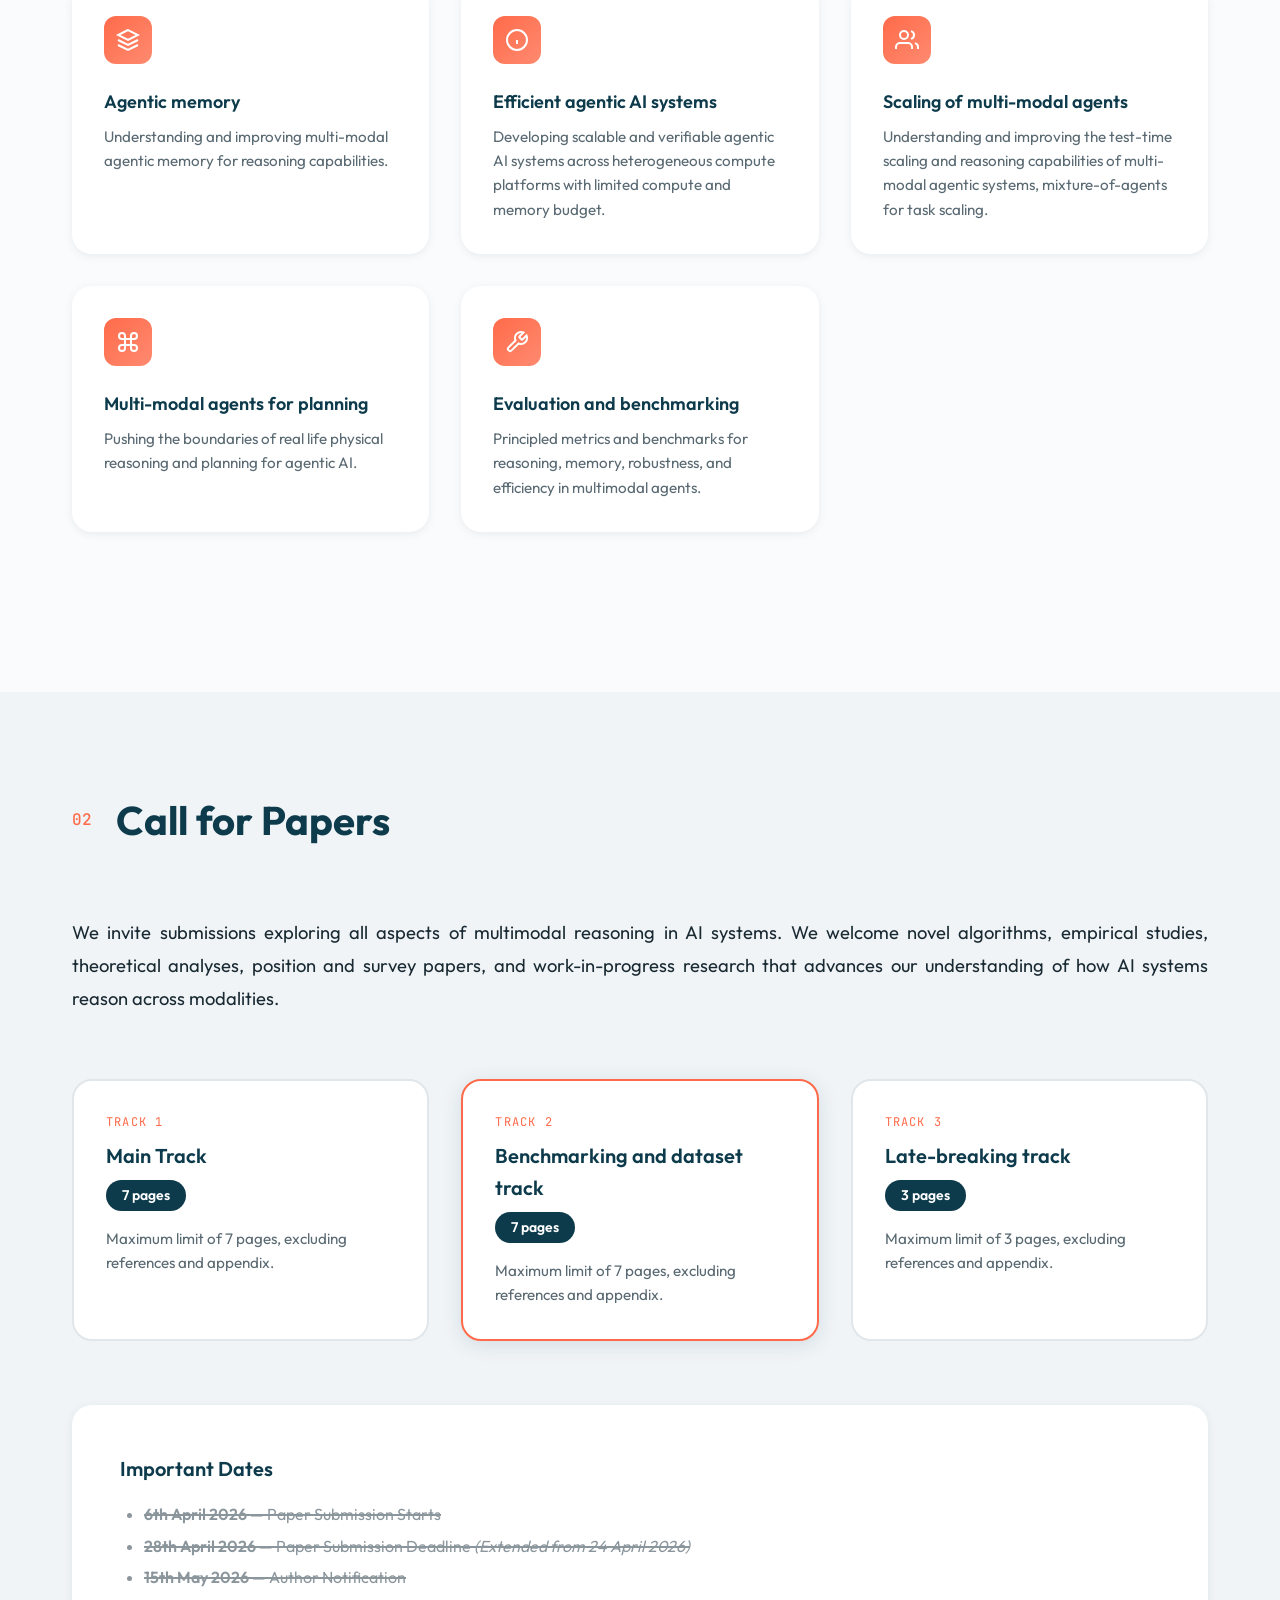
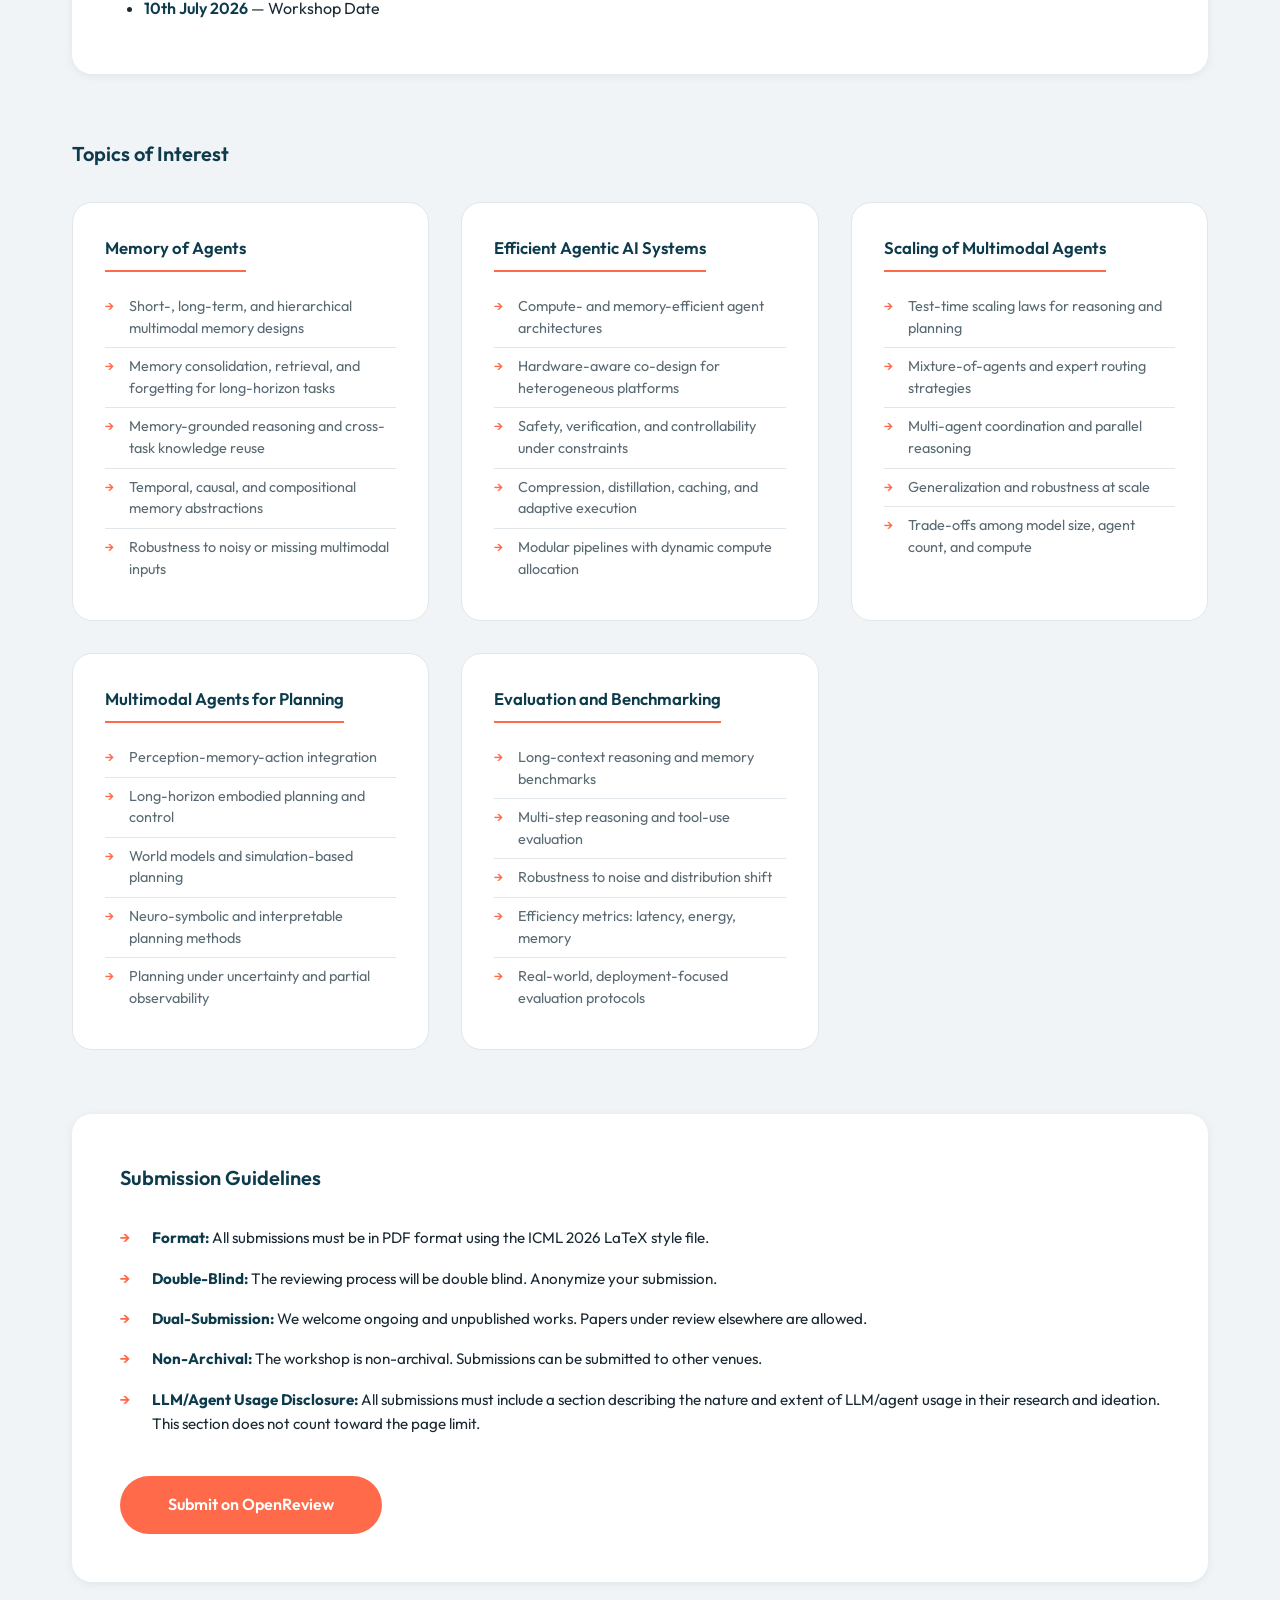
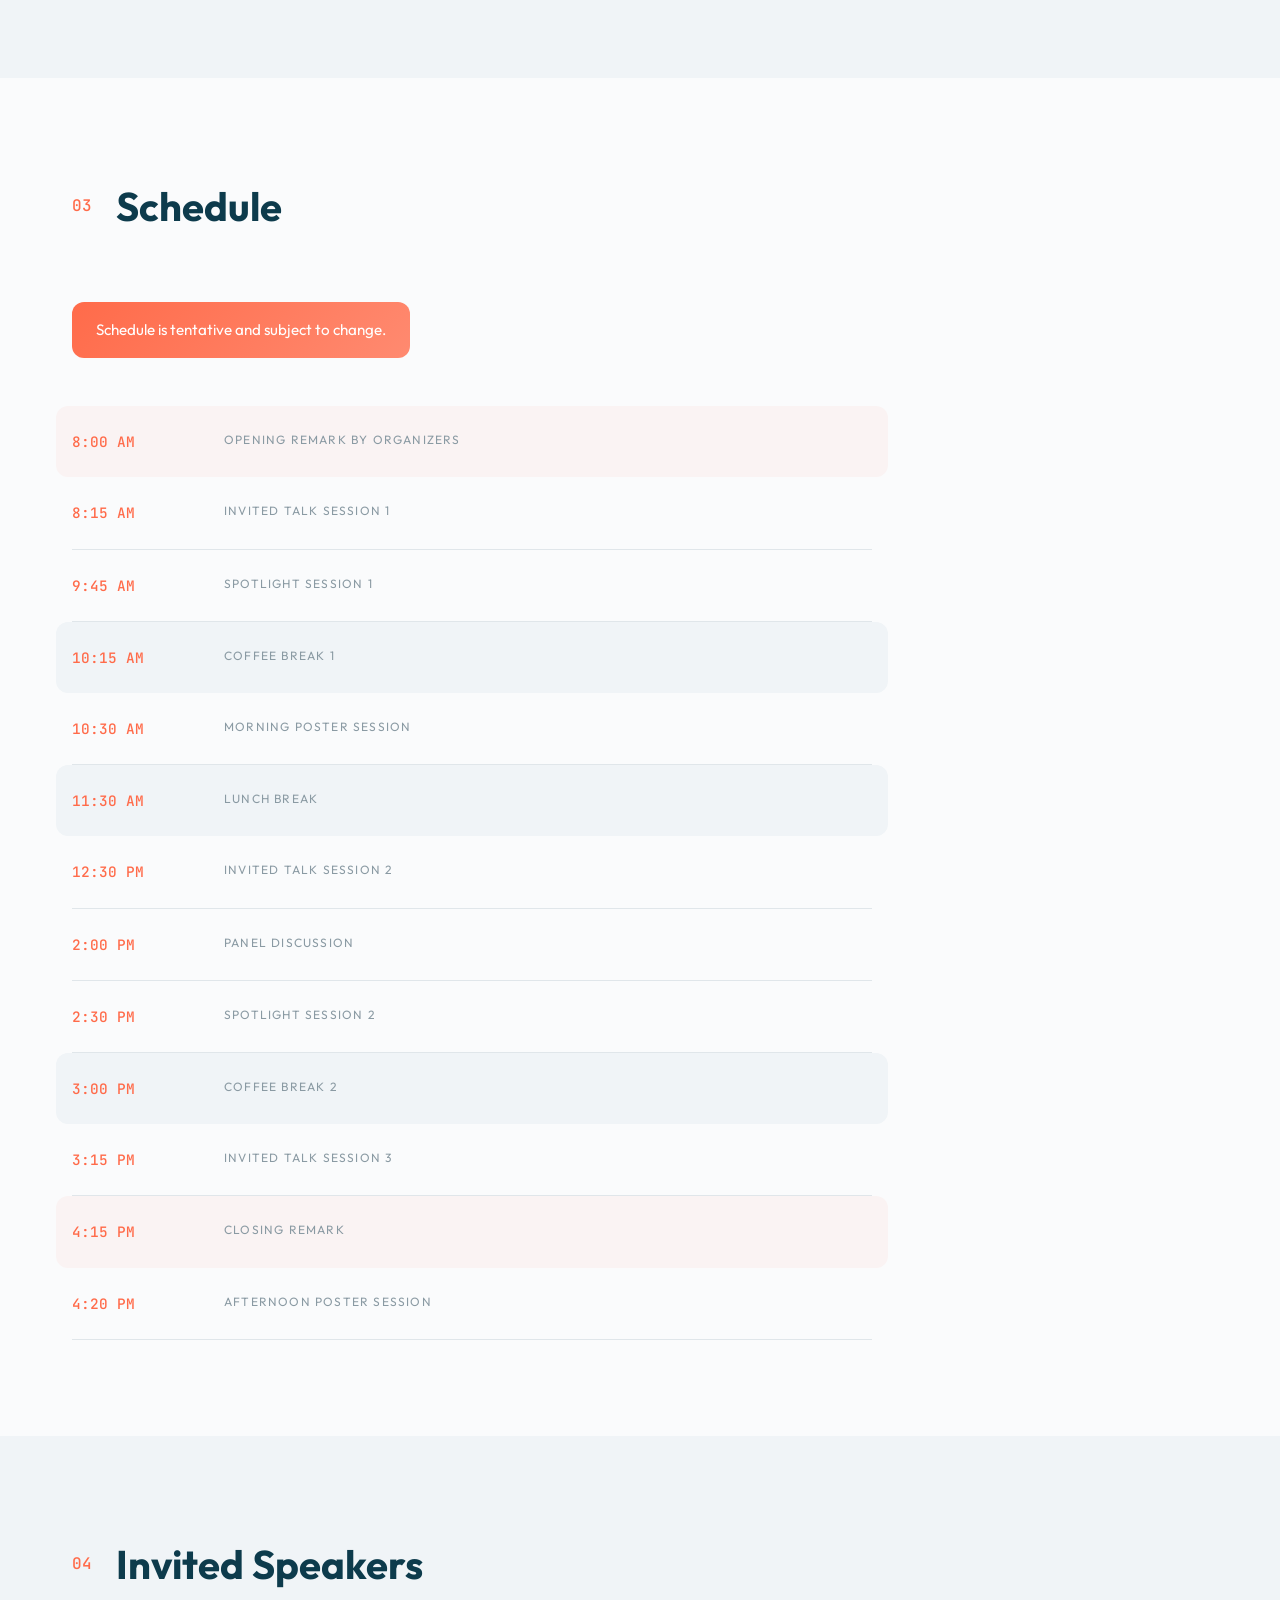
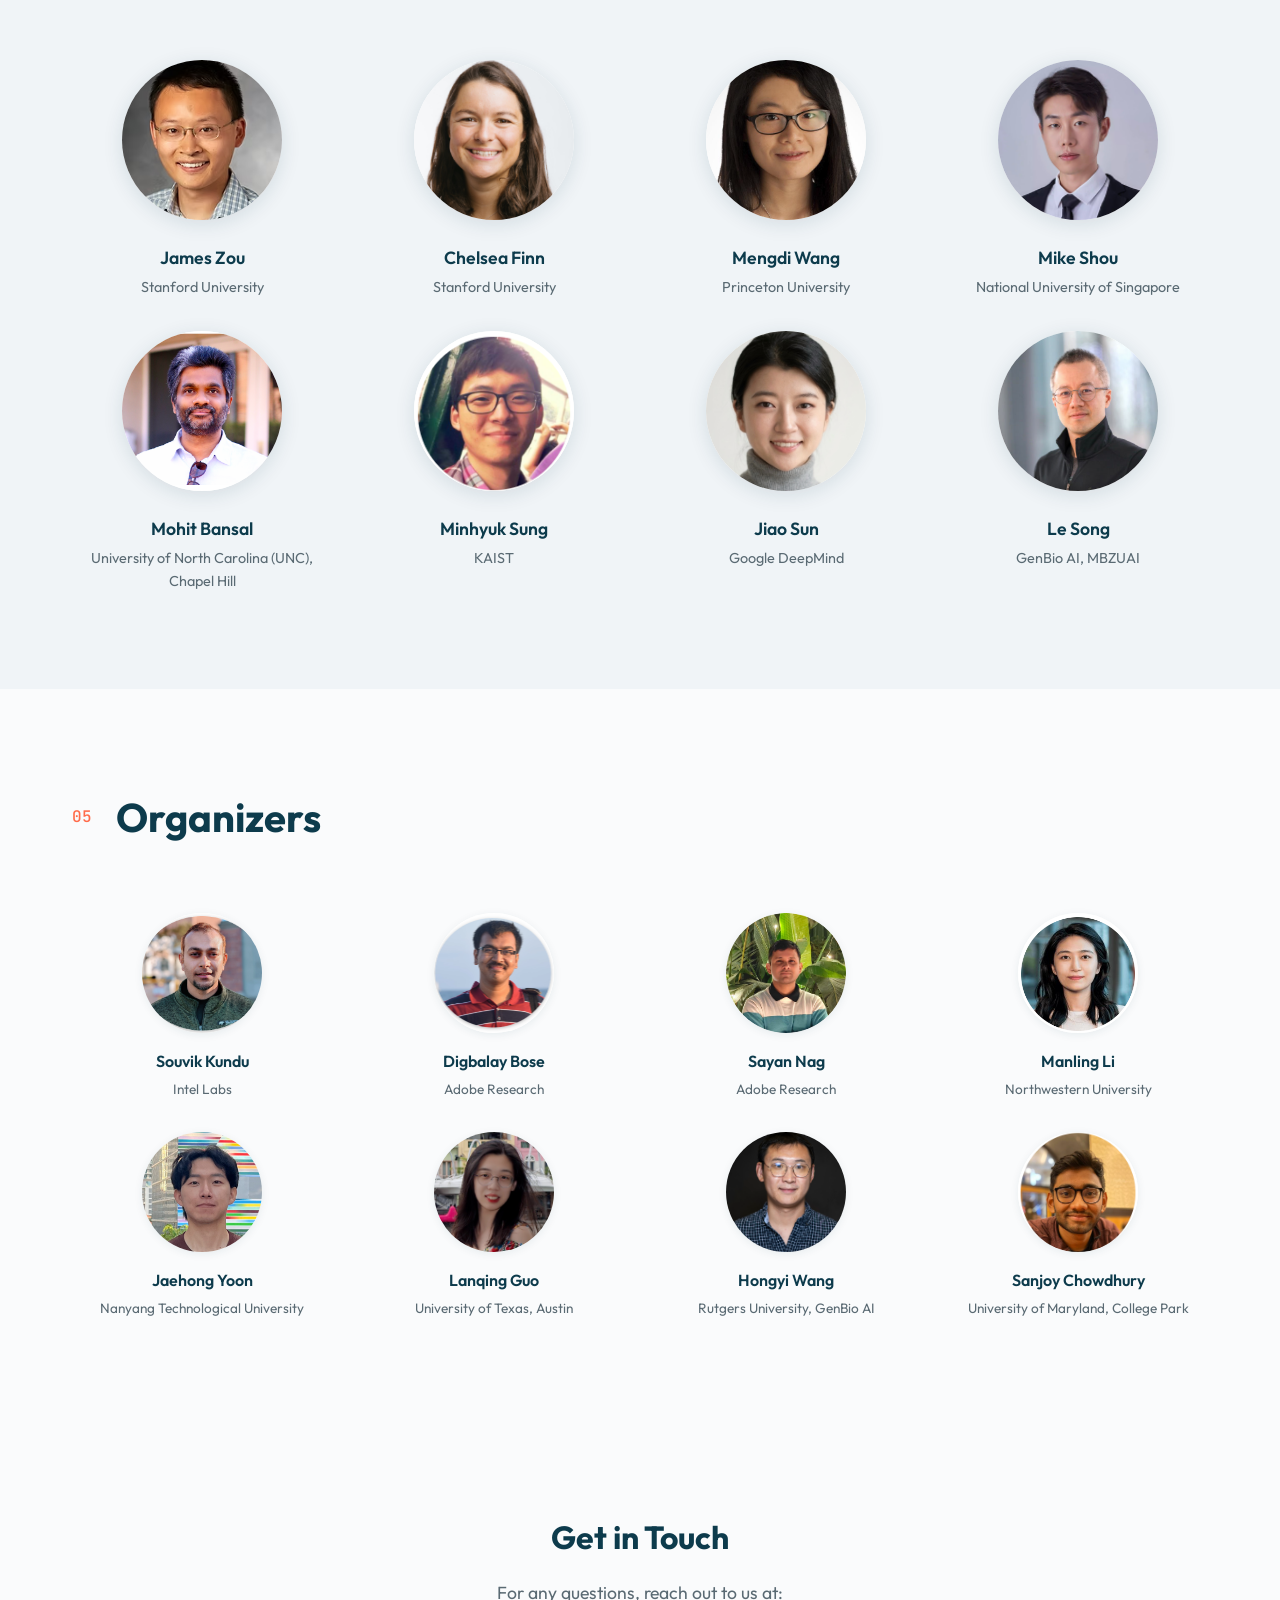
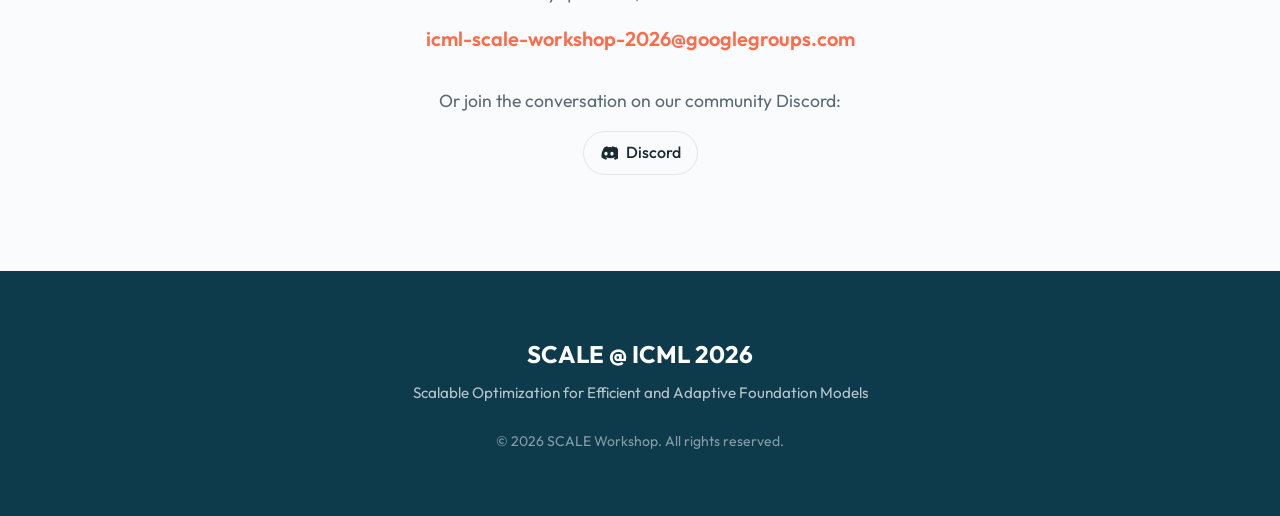
==== commit 60320250: "Add accepted papers page and announcement banner - New accepted_papers.html lists 60 accepted papers" ====
--- a/index.html
+++ b/index.html
@@ -19,6 +19,7 @@
                 <li><a href="#cfp">CFP</a></li>
                 <li><a href="#schedule">Schedule</a></li>
                 <li><a href="#speakers">Speakers</a></li>
+                <li><a href="accepted_papers.html">Accepted Papers</a></li>
                 <li><a href="#organizers">Organizers</a></li>
                 <li><a href="#sponsors">Sponsors</a></li>
             </ul>
@@ -64,6 +65,31 @@
         </div>
     </header>
 
+    <!-- Accepted Papers Announcement Banner -->
+    <section class="papers-banner">
+        <div class="banner-decoration banner-decoration-1"></div>
+        <div class="banner-decoration banner-decoration-2"></div>
+        <div class="container">
+            <div class="banner-inner">
+                <div class="banner-text">
+                    <div class="banner-pill">
+                        <span class="banner-pulse"></span>
+                        <span>New</span>
+                    </div>
+                    <h2 class="banner-title">Accepted Papers Announced</h2>
+                    <p class="banner-subtitle"><strong>60 papers</strong> &middot; <strong>6 orals</strong> &middot; abstracts and OpenReview links</p>
+                </div>
+                <a href="accepted_papers.html" class="banner-btn">
+                    <span>Browse Papers</span>
+                    <svg viewBox="0 0 24 24" fill="none" stroke="currentColor" stroke-width="2.5" aria-hidden="true">
+                        <line x1="5" y1="12" x2="19" y2="12"></line>
+                        <polyline points="12 5 19 12 12 19"></polyline>
+                    </svg>
+                </a>
+            </div>
+        </div>
+    </section>
+
     <!-- About Section -->
     <section id="about" class="section">
         <div class="container">
@@ -169,7 +195,7 @@
 
                 <div class="deadlines">
                     <h3 class="deadlines-title">Important Dates</h3>
-                    <p class="deadlines-note">All deadlines are <strong>Anywhere on Earth (AoE)</strong> time.</p>
+                    <!-- <p class="deadlines-note">All deadlines are <strong>Anywhere on Earth (AoE)</strong> time.</p> -->
                     <ul class="deadline-bullets">
                         <li class="completed"><span class="deadline-date-text">6th April 2026</span> — Paper Submission Starts</li>
                         <li class="completed"><span class="deadline-date-text">28th April 2026</span> — Paper Submission Deadline <em>(Extended from 24 April 2026)</em></li>
--- a/css/style.css
+++ b/css/style.css
@@ -598,6 +598,170 @@
 
 .deadline-bullets li.completed .deadline-date-text {
     color: var(--color-text-light);
+}
+
+/* Accepted Papers Banner */
+.papers-banner {
+    position: relative;
+    background:
+        radial-gradient(circle at 85% 50%, rgba(255, 138, 112, 0.25), transparent 55%),
+        linear-gradient(135deg, var(--color-primary) 0%, #114858 100%);
+    padding: 32px 0;
+    overflow: hidden;
+    border-bottom: 1px solid rgba(255, 255, 255, 0.06);
+    isolation: isolate;
+}
+
+.banner-decoration {
+    position: absolute;
+    border-radius: 50%;
+    background: rgba(255, 107, 74, 0.08);
+    pointer-events: none;
+    z-index: 0;
+    filter: blur(2px);
+}
+
+.banner-decoration-1 {
+    width: 180px;
+    height: 180px;
+    top: -80px;
+    right: -40px;
+}
+
+.banner-decoration-2 {
+    width: 120px;
+    height: 120px;
+    bottom: -60px;
+    left: 10%;
+    background: rgba(255, 255, 255, 0.04);
+}
+
+.banner-decoration-3 {
+    display: none;
+}
+
+.banner-inner {
+    position: relative;
+    z-index: 1;
+    display: flex;
+    align-items: center;
+    justify-content: space-between;
+    gap: var(--space-xl);
+}
+
+.banner-text {
+    flex: 1;
+    min-width: 0;
+    display: flex;
+    align-items: center;
+    gap: var(--space-lg);
+    flex-wrap: wrap;
+}
+
+.banner-pill {
+    display: inline-flex;
+    align-items: center;
+    gap: 8px;
+    padding: 4px 12px 4px 10px;
+    background: rgba(255, 107, 74, 0.18);
+    border: 1px solid rgba(255, 138, 112, 0.4);
+    border-radius: var(--radius-full);
+    color: var(--color-accent-light);
+    font-size: 0.7rem;
+    font-weight: 600;
+    text-transform: uppercase;
+    letter-spacing: 0.1em;
+    flex-shrink: 0;
+}
+
+.banner-pulse {
+    width: 7px;
+    height: 7px;
+    border-radius: 50%;
+    background: var(--color-accent-light);
+    box-shadow: 0 0 0 0 rgba(255, 138, 112, 0.9);
+    animation: bannerPulse 2s cubic-bezier(0.4, 0, 0.6, 1) infinite;
+}
+
+@keyframes bannerPulse {
+    0%, 100% { box-shadow: 0 0 0 0 rgba(255, 138, 112, 0.6); }
+    70%      { box-shadow: 0 0 0 8px rgba(255, 138, 112, 0); }
+}
+
+.banner-title {
+    font-size: 1.15rem;
+    font-weight: 600;
+    line-height: 1.3;
+    color: #fff;
+    margin: 0;
+    letter-spacing: -0.01em;
+}
+
+.banner-subtitle {
+    font-size: 0.9rem;
+    line-height: 1.5;
+    color: rgba(255, 255, 255, 0.72);
+    margin: 0;
+}
+
+.banner-subtitle strong {
+    color: #fff;
+    font-weight: 600;
+}
+
+.banner-btn {
+    display: inline-flex;
+    align-items: center;
+    gap: 8px;
+    white-space: nowrap;
+    padding: 10px 20px;
+    background: var(--color-accent);
+    color: #fff;
+    font-weight: 600;
+    font-size: 0.9rem;
+    border-radius: var(--radius-full);
+    text-decoration: none;
+    transition: all var(--transition);
+    flex-shrink: 0;
+}
+
+.banner-btn svg {
+    width: 16px;
+    height: 16px;
+    transition: transform var(--transition);
+}
+
+.banner-btn:hover {
+    background: var(--color-accent-dark);
+    transform: translateY(-1px);
+    box-shadow: 0 6px 18px rgba(255, 107, 74, 0.35);
+}
+
+.banner-btn:hover svg {
+    transform: translateX(3px);
+}
+
+@media (max-width: 768px) {
+    .papers-banner {
+        padding: 24px 0;
+    }
+    .banner-inner {
+        flex-direction: column;
+        align-items: flex-start;
+        gap: var(--space-md);
+    }
+    .banner-text {
+        flex-direction: column;
+        align-items: flex-start;
+        gap: var(--space-sm);
+    }
+    .banner-title {
+        font-size: 1.05rem;
+    }
+    .banner-btn {
+        align-self: stretch;
+        justify-content: center;
+    }
 }
 
 /* Topics */
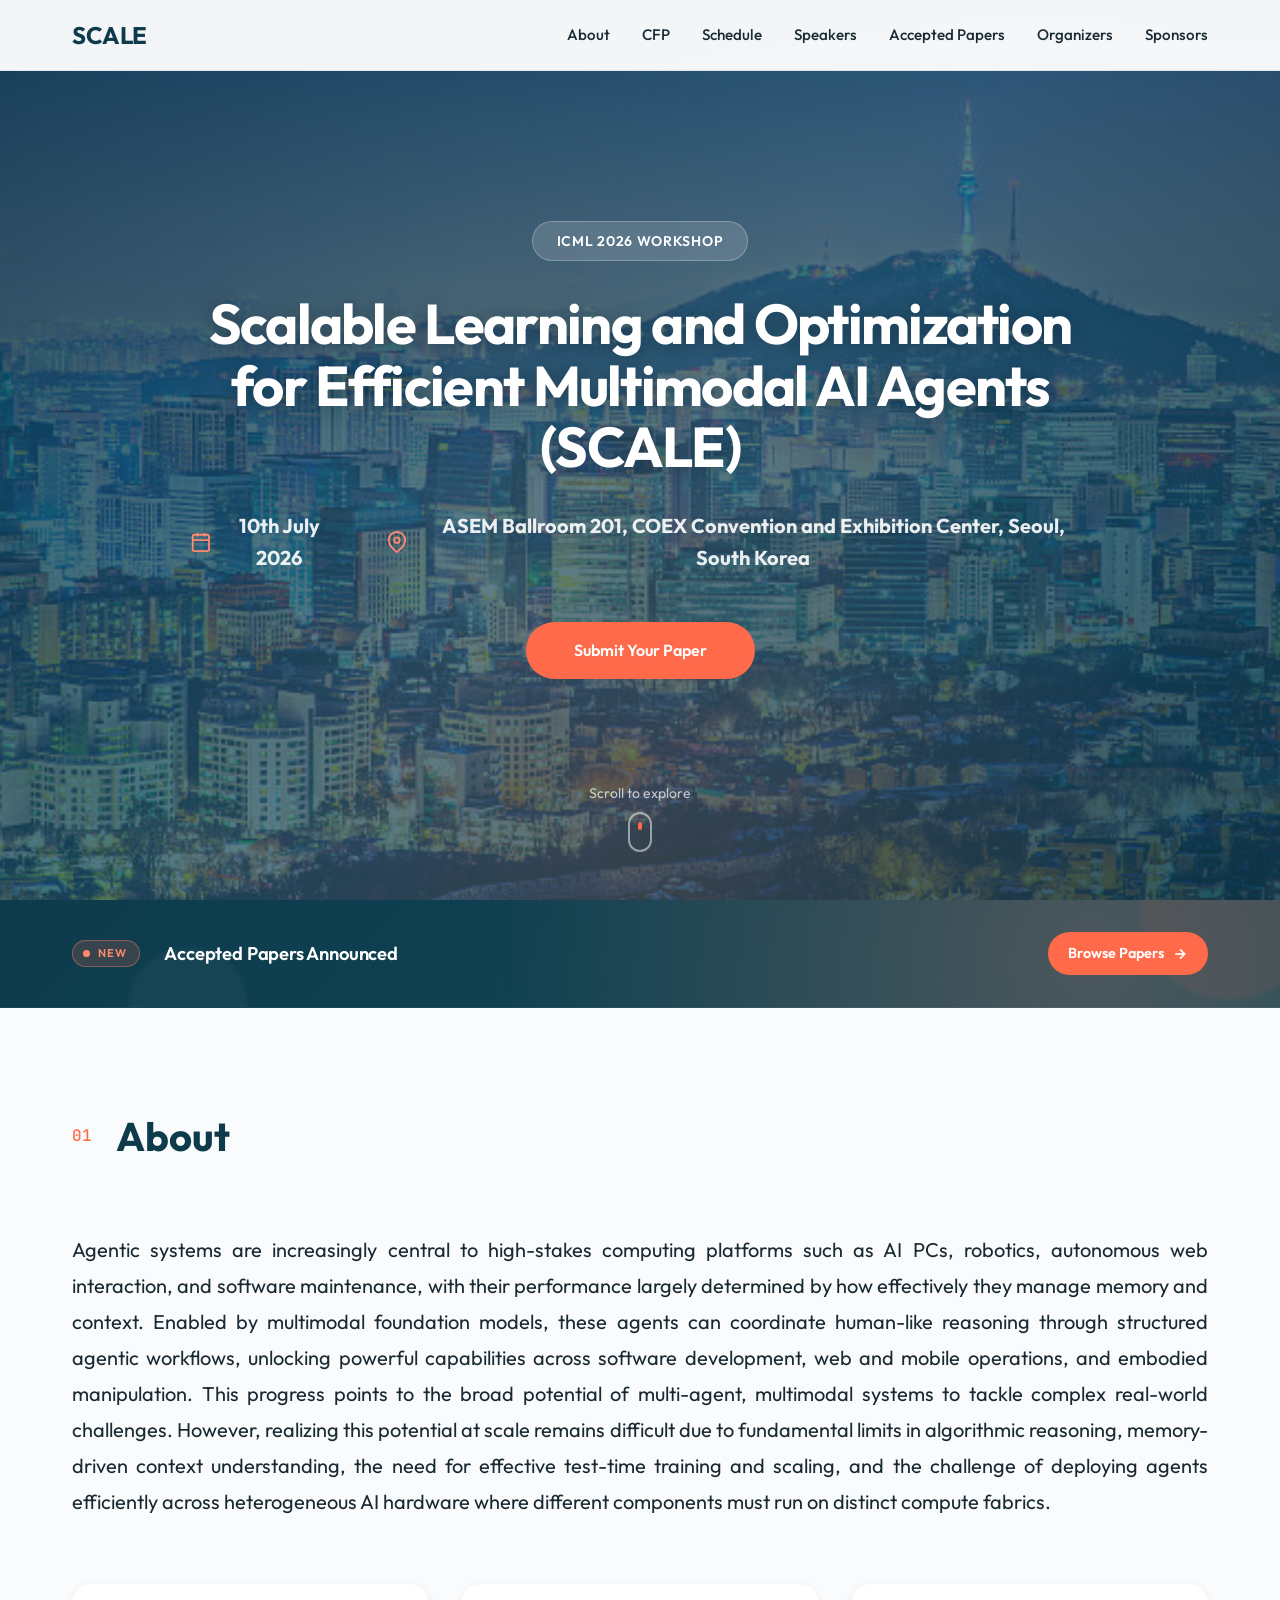
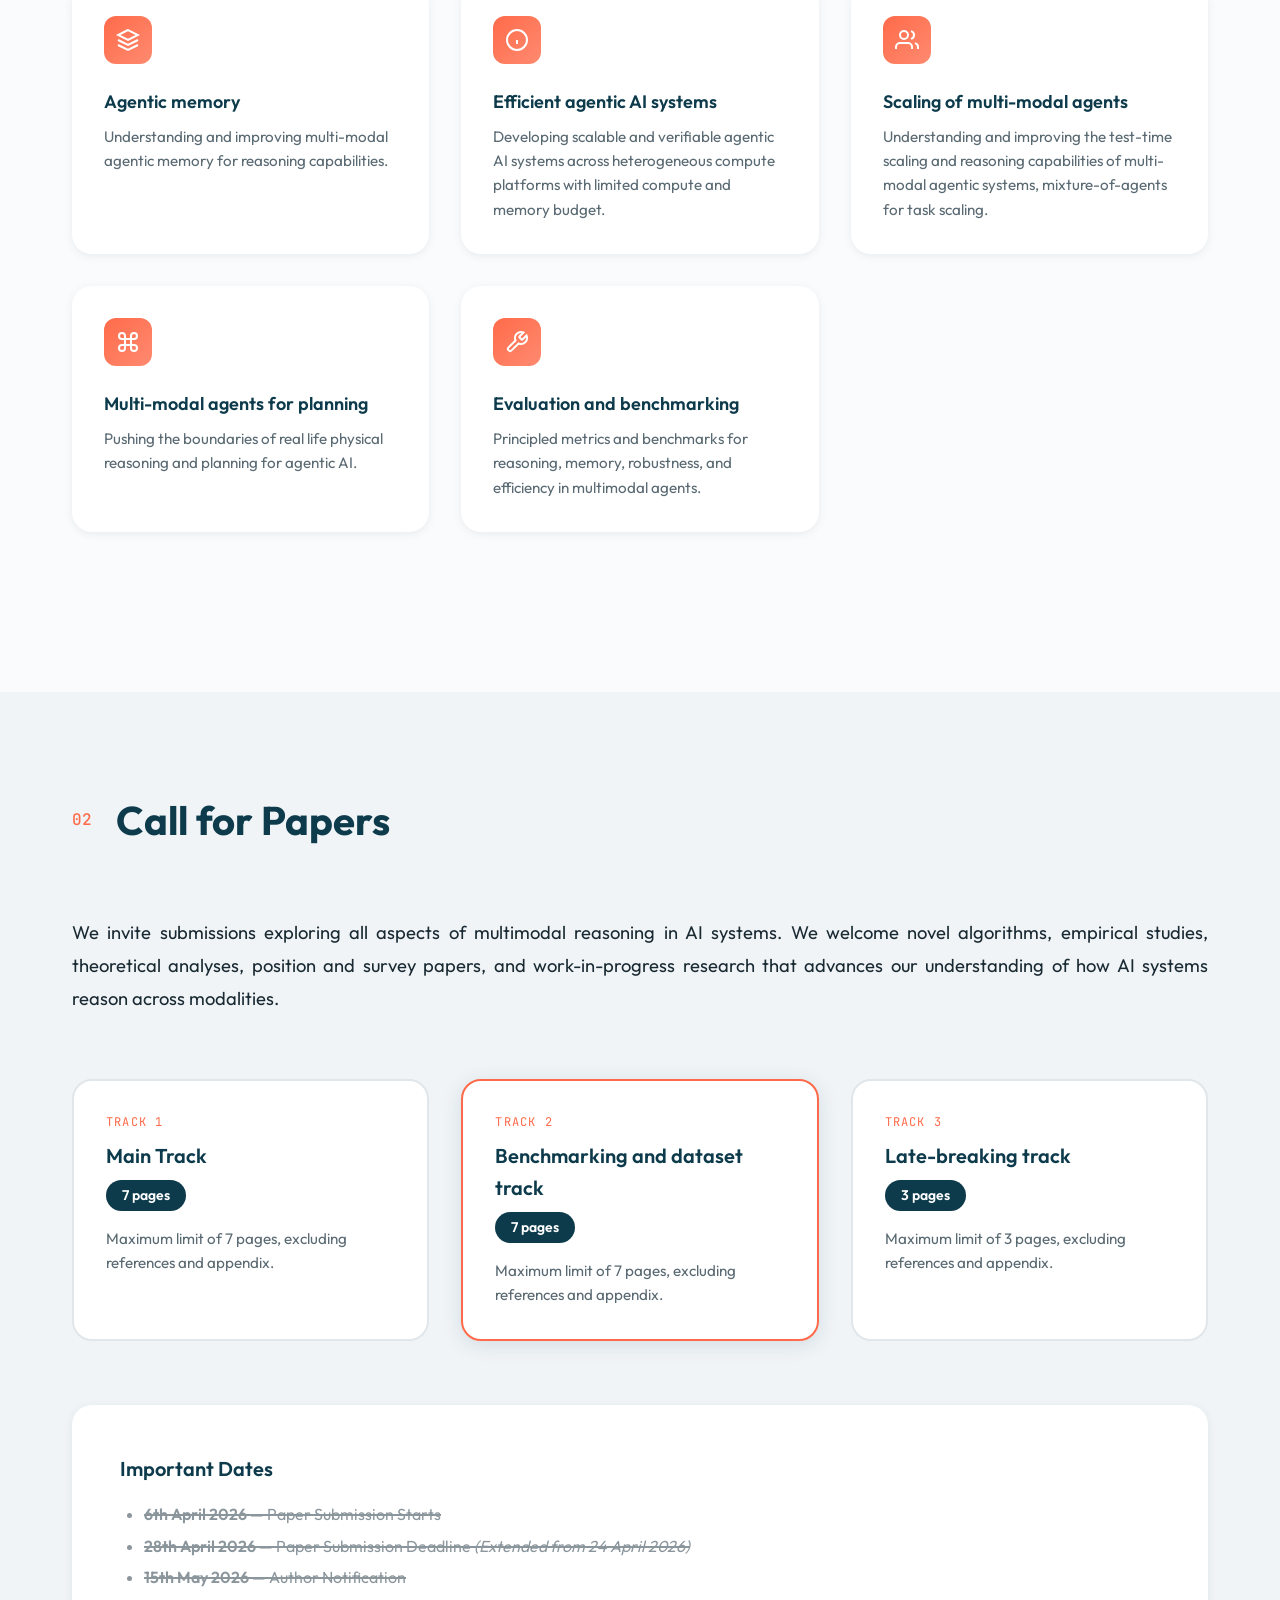
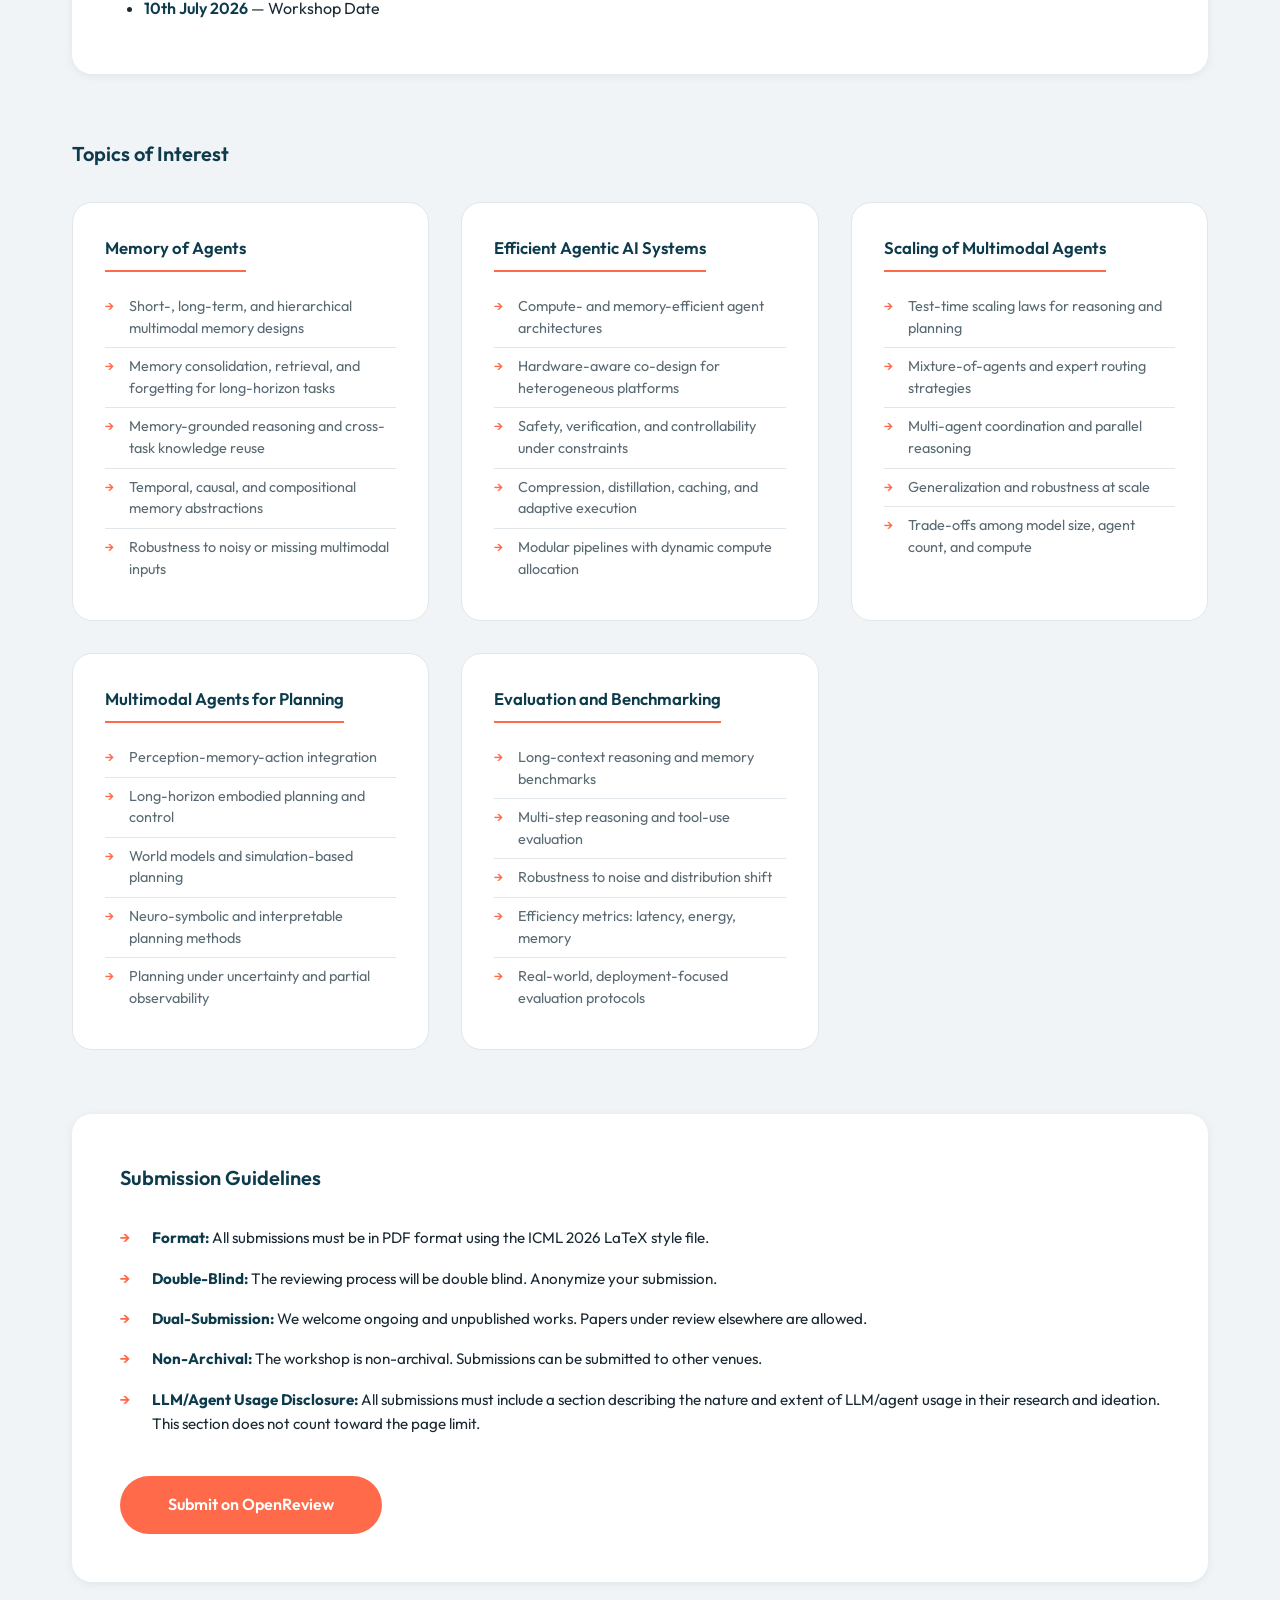
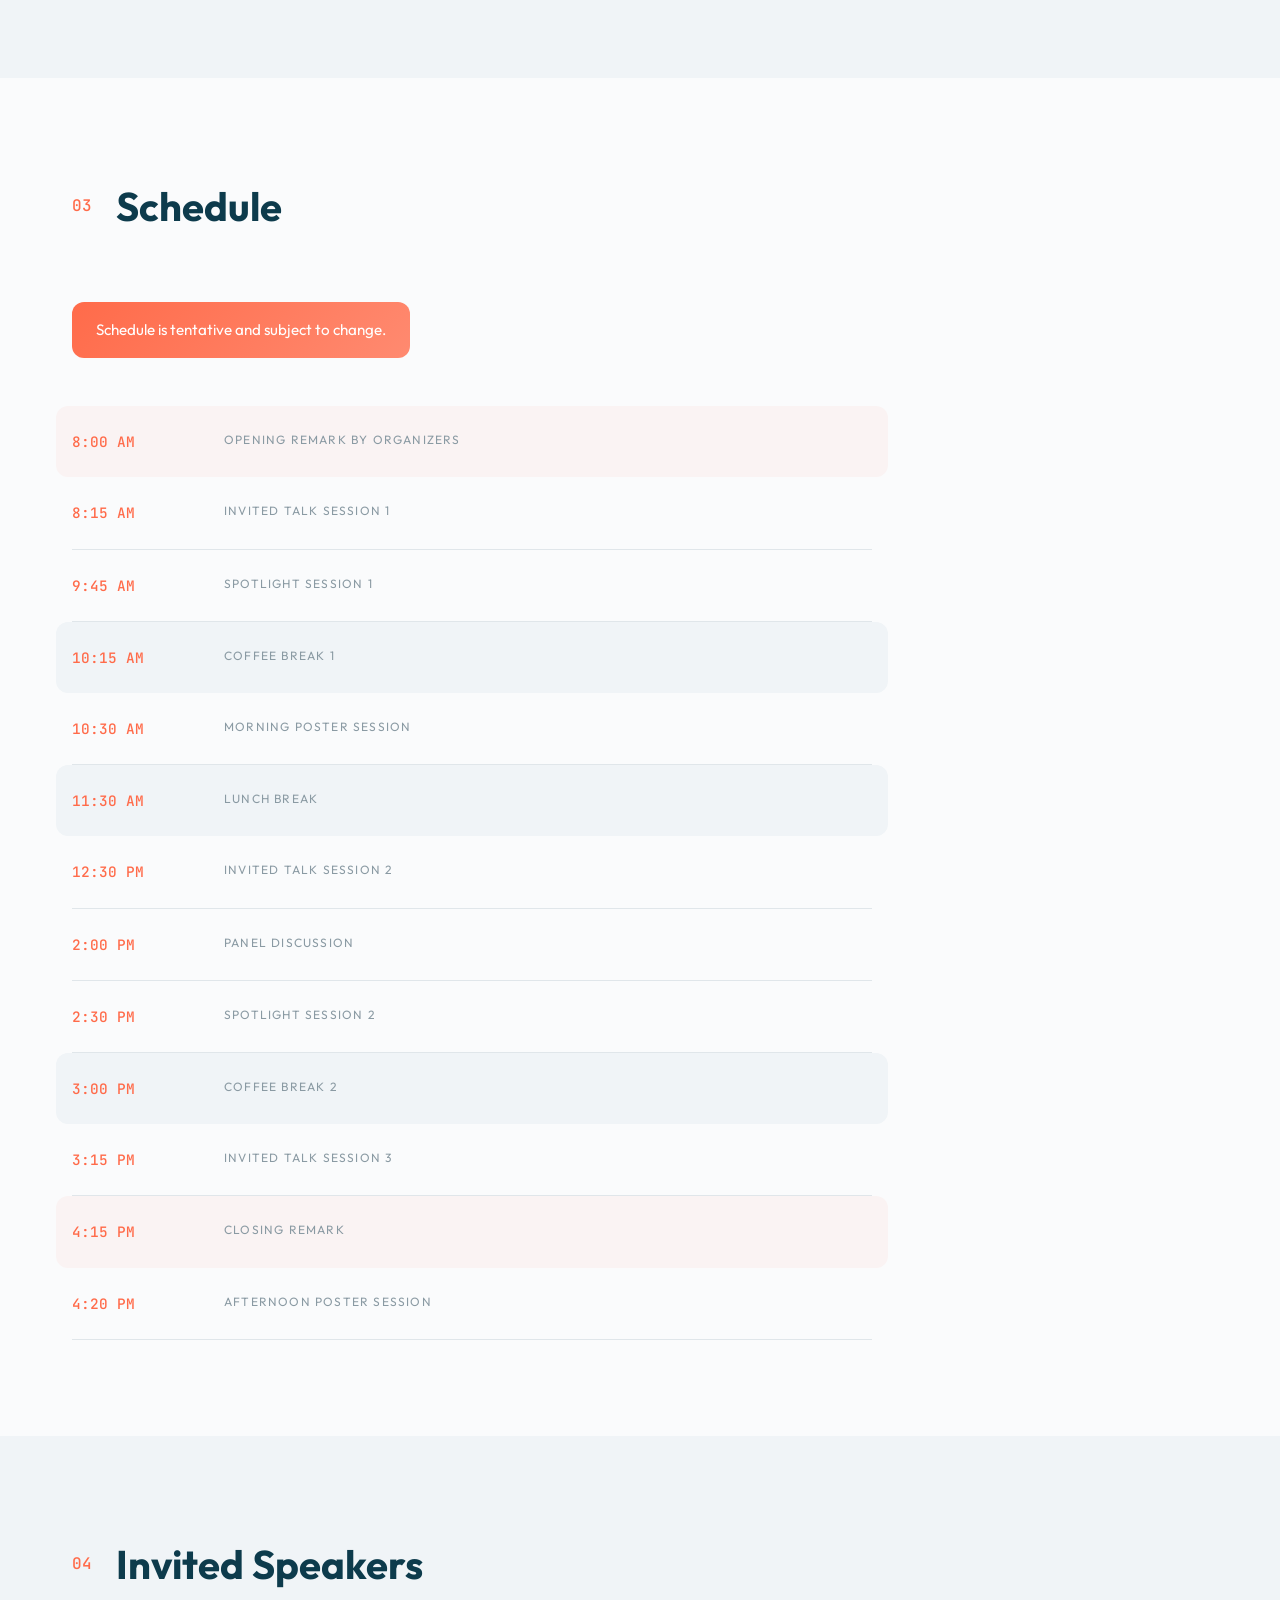
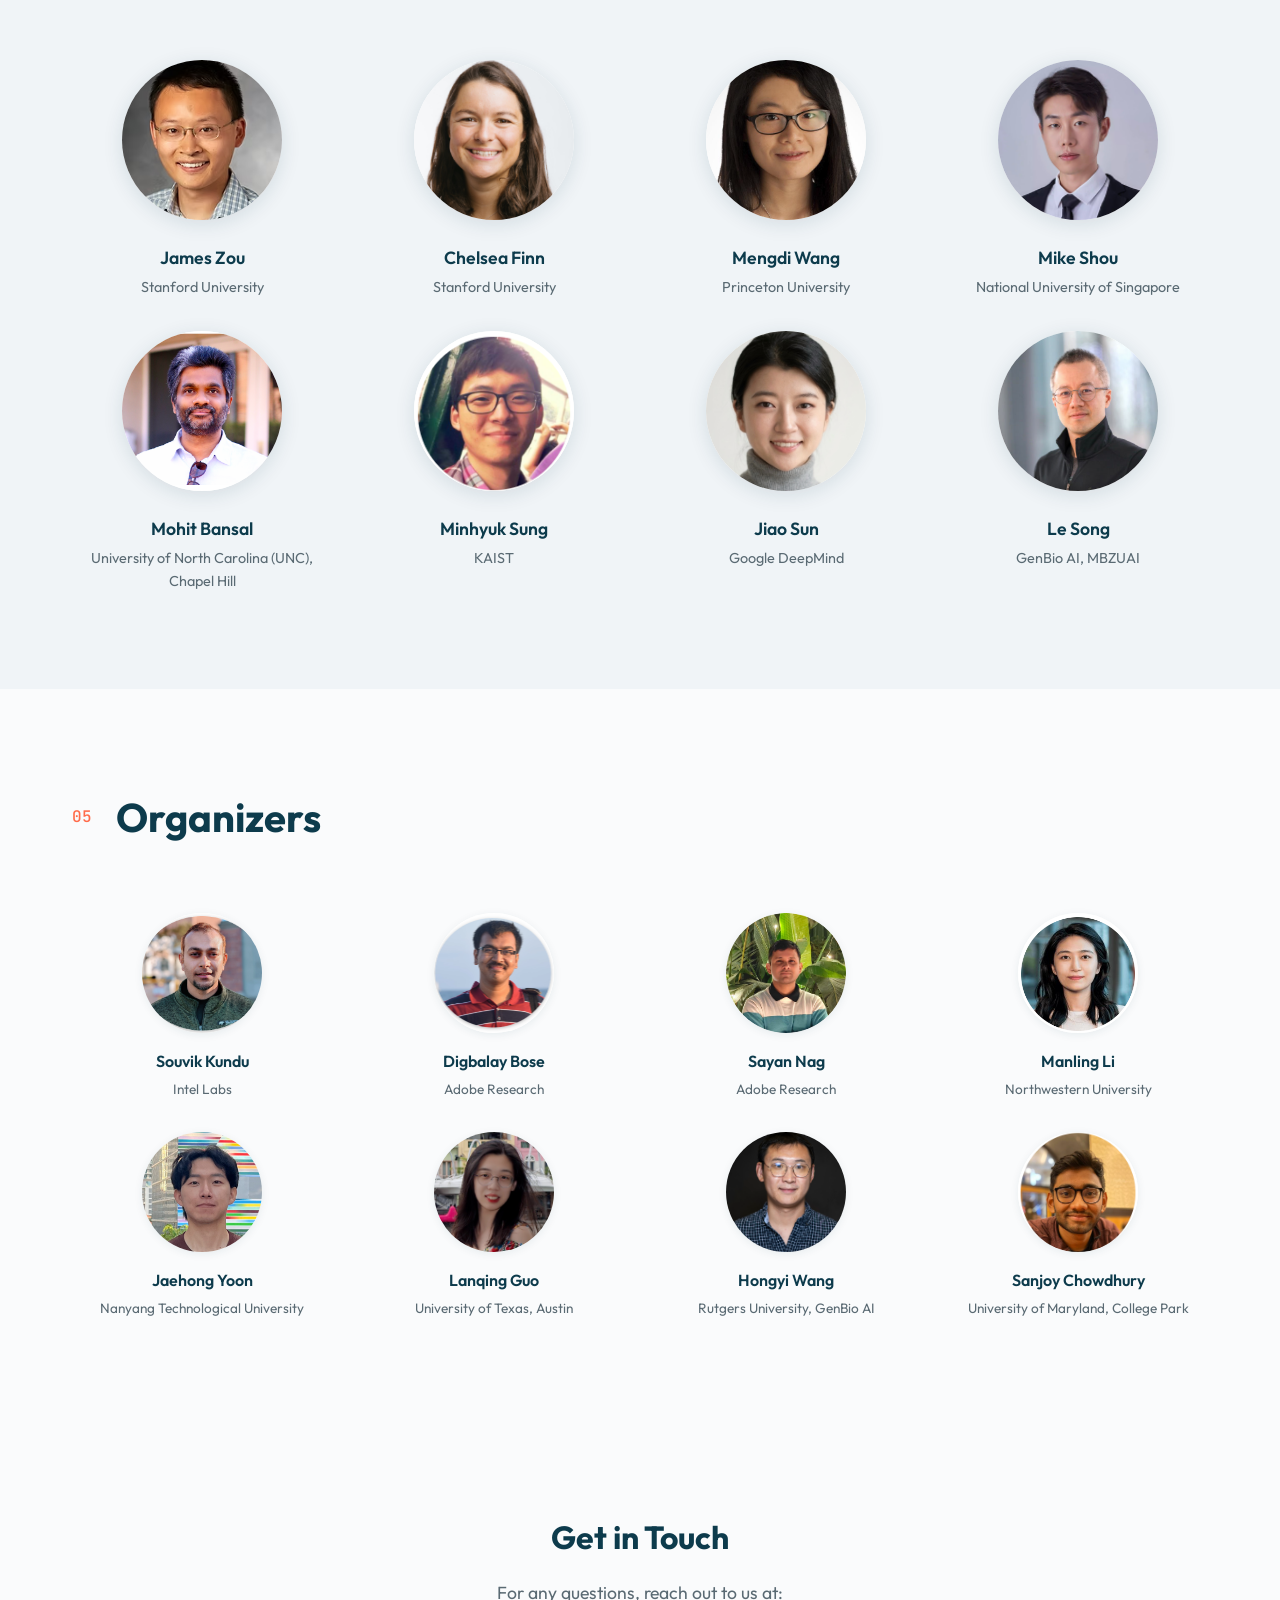
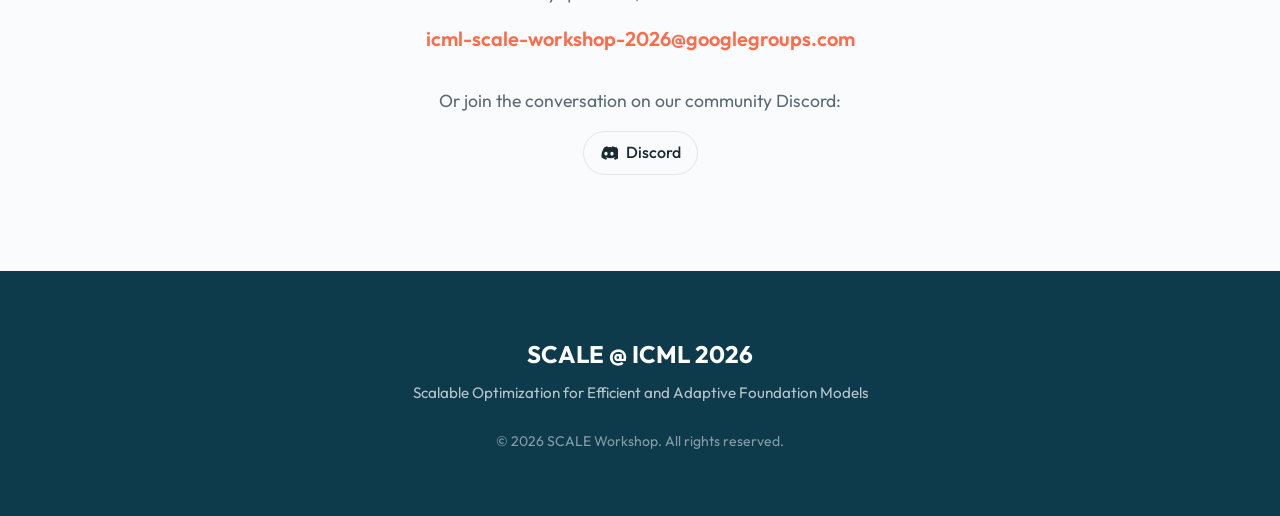
==== commit 64708f88: "Hide paper counts on banner and accepted papers header Comment out the explicit "60 papers / 6 orals" ====
--- a/index.html
+++ b/index.html
@@ -7,7 +7,7 @@
     <link rel="preconnect" href="https://fonts.googleapis.com">
     <link rel="preconnect" href="https://fonts.gstatic.com" crossorigin>
     <link href="https://fonts.googleapis.com/css2?family=Outfit:wght@300;400;500;600;700&family=JetBrains+Mono:wght@400;500&display=swap" rel="stylesheet">
-    <link rel="stylesheet" href="css/style.css">
+    <link rel="stylesheet" href="css/style.css?v=20260517">
 </head>
 <body>
     <!-- Navigation -->
@@ -77,11 +77,11 @@
                         <span>New</span>
                     </div>
                     <h2 class="banner-title">Accepted Papers Announced</h2>
-                    <p class="banner-subtitle"><strong>60 papers</strong> &middot; <strong>6 orals</strong> &middot; abstracts and OpenReview links</p>
+                    <!-- <p class="banner-subtitle"><strong>60 papers</strong> &middot; <strong>6 orals</strong> &middot; abstracts and OpenReview links</p> -->
                 </div>
                 <a href="accepted_papers.html" class="banner-btn">
                     <span>Browse Papers</span>
-                    <svg viewBox="0 0 24 24" fill="none" stroke="currentColor" stroke-width="2.5" aria-hidden="true">
+                    <svg width="16" height="16" viewBox="0 0 24 24" fill="none" stroke="currentColor" stroke-width="2.5" aria-hidden="true">
                         <line x1="5" y1="12" x2="19" y2="12"></line>
                         <polyline points="12 5 19 12 12 19"></polyline>
                     </svg>
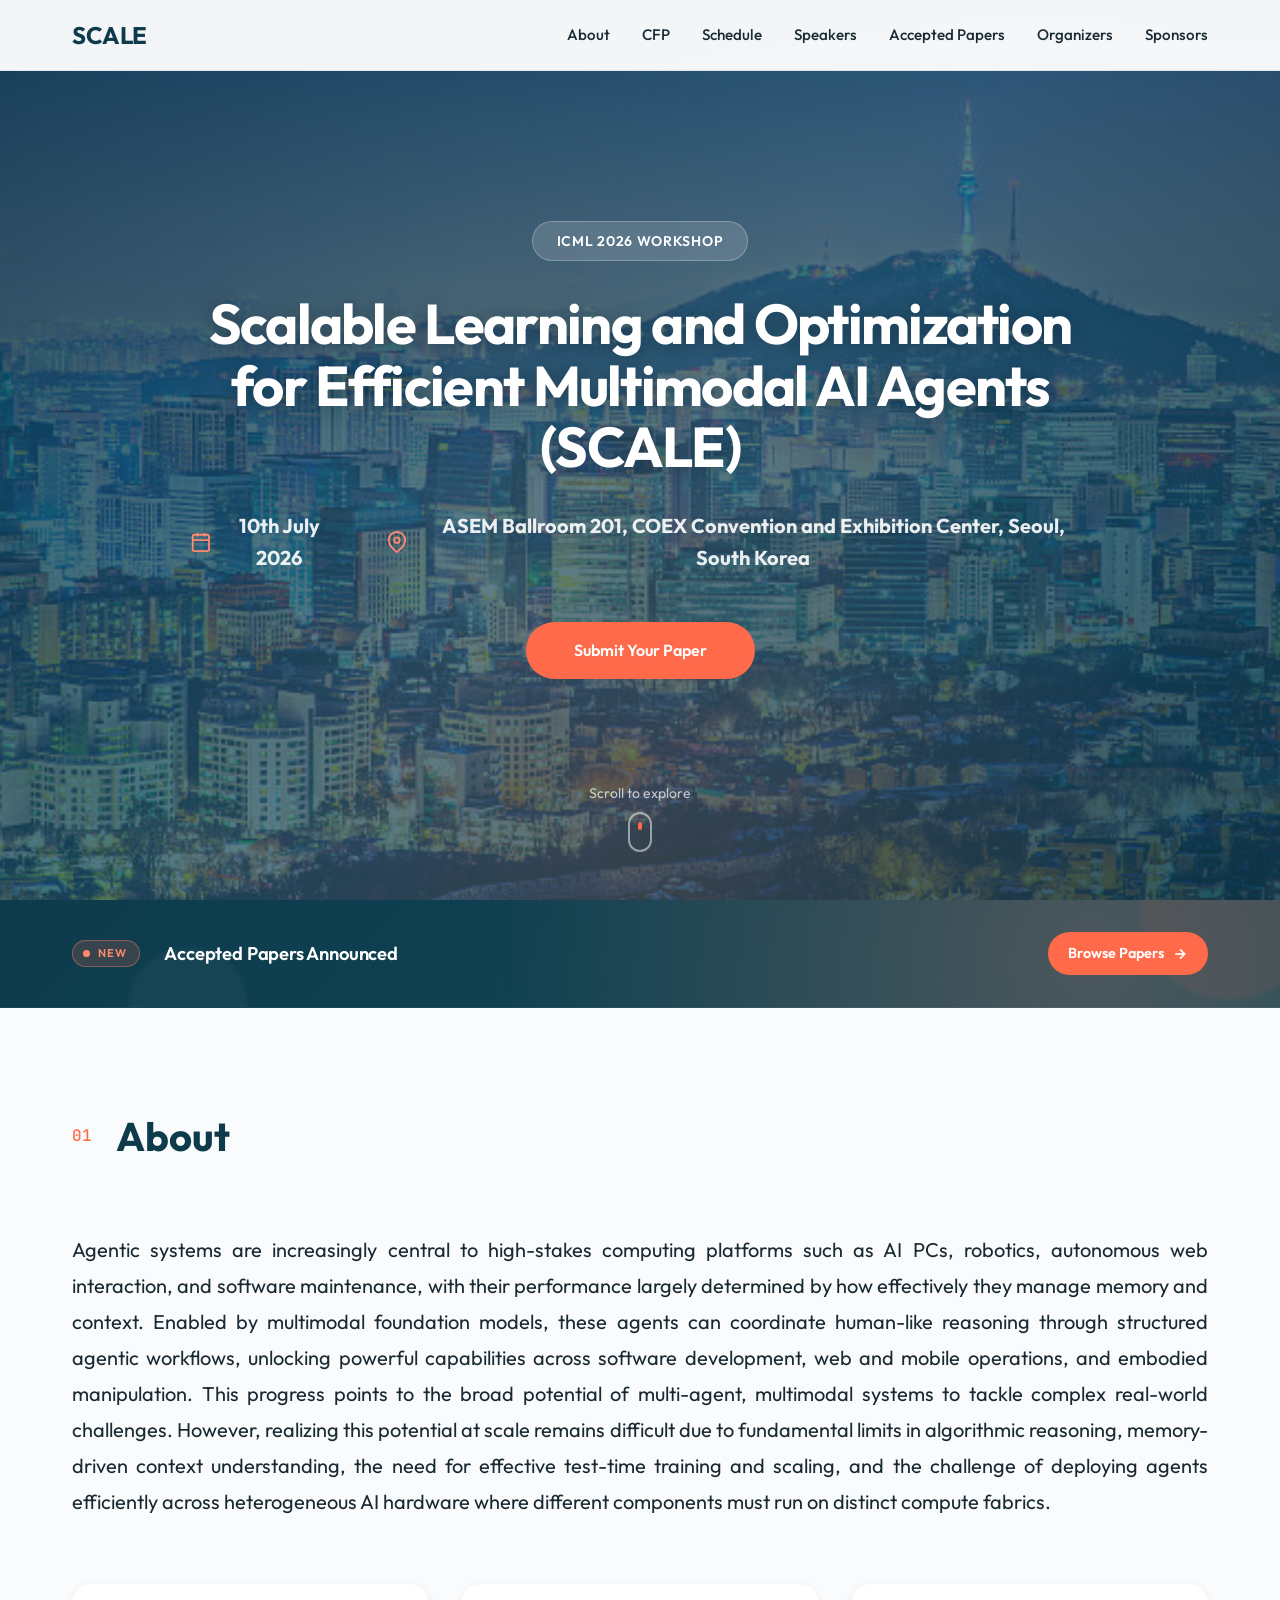
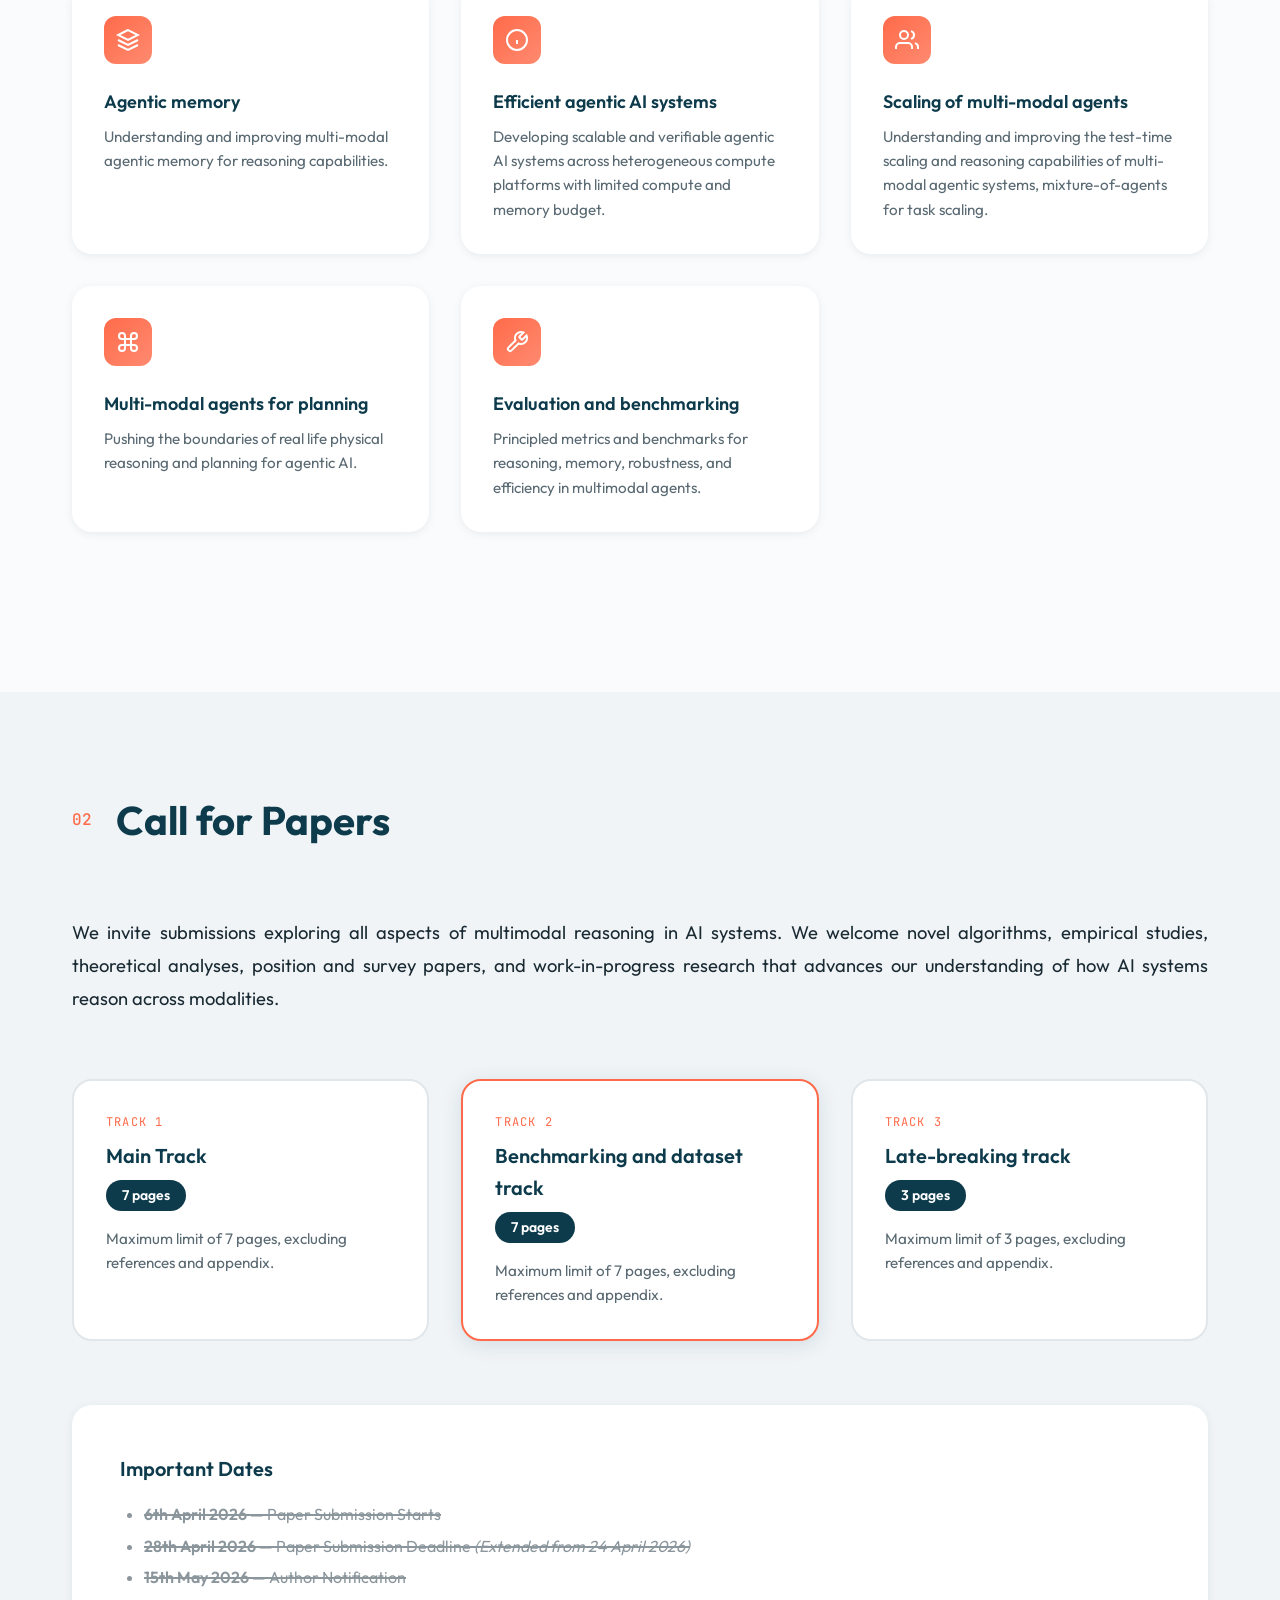
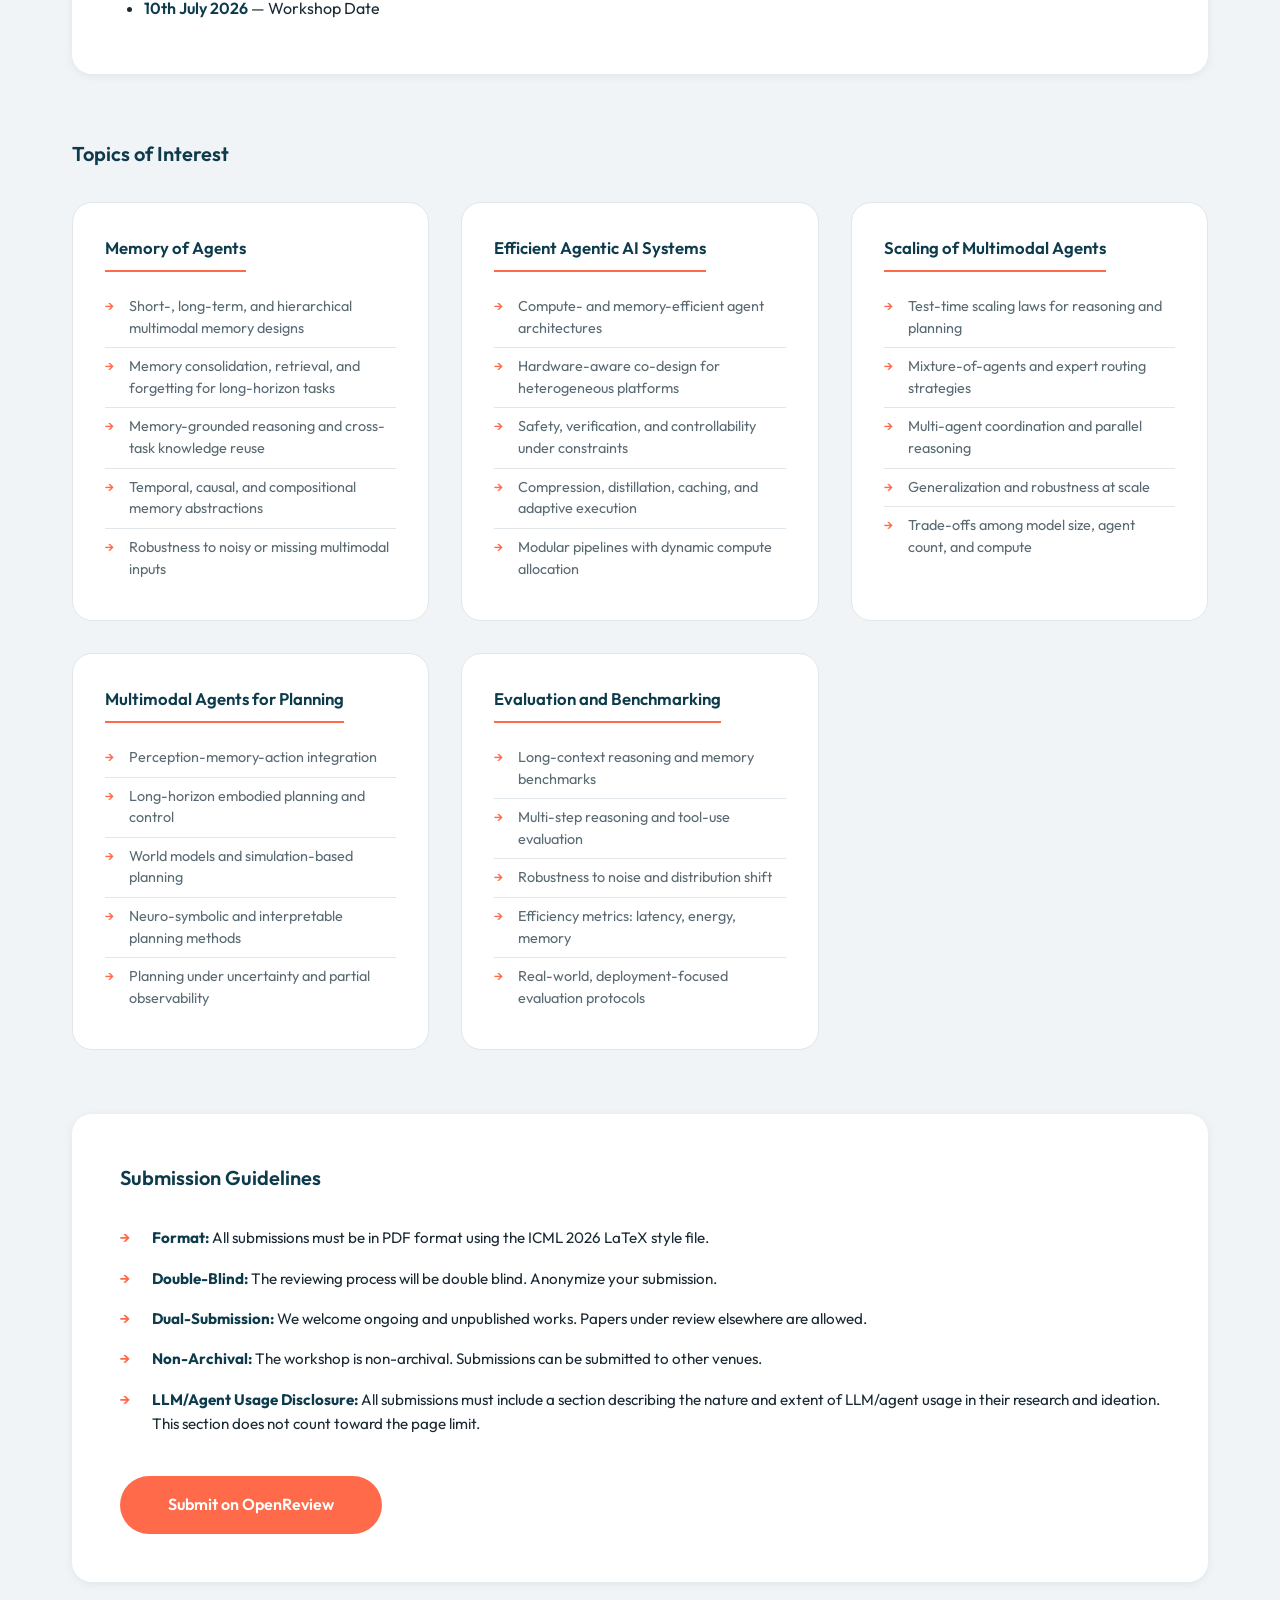
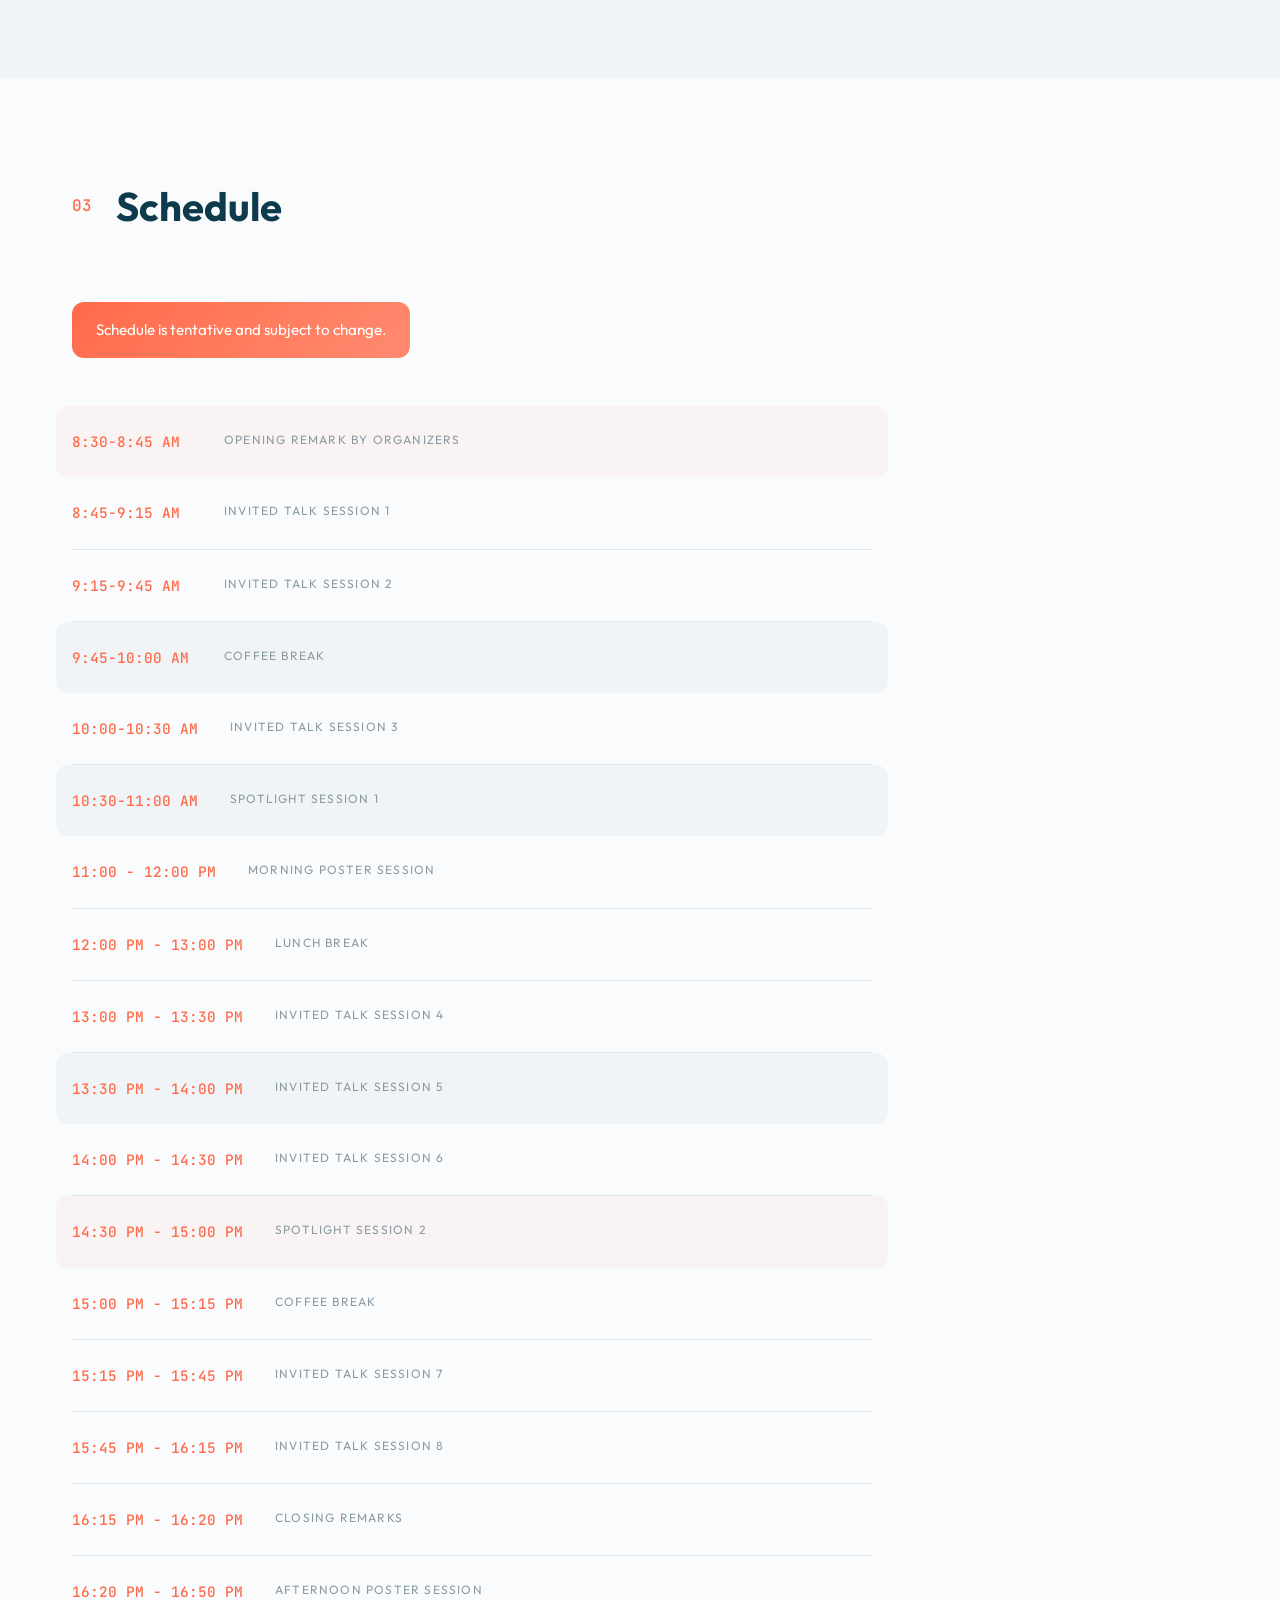
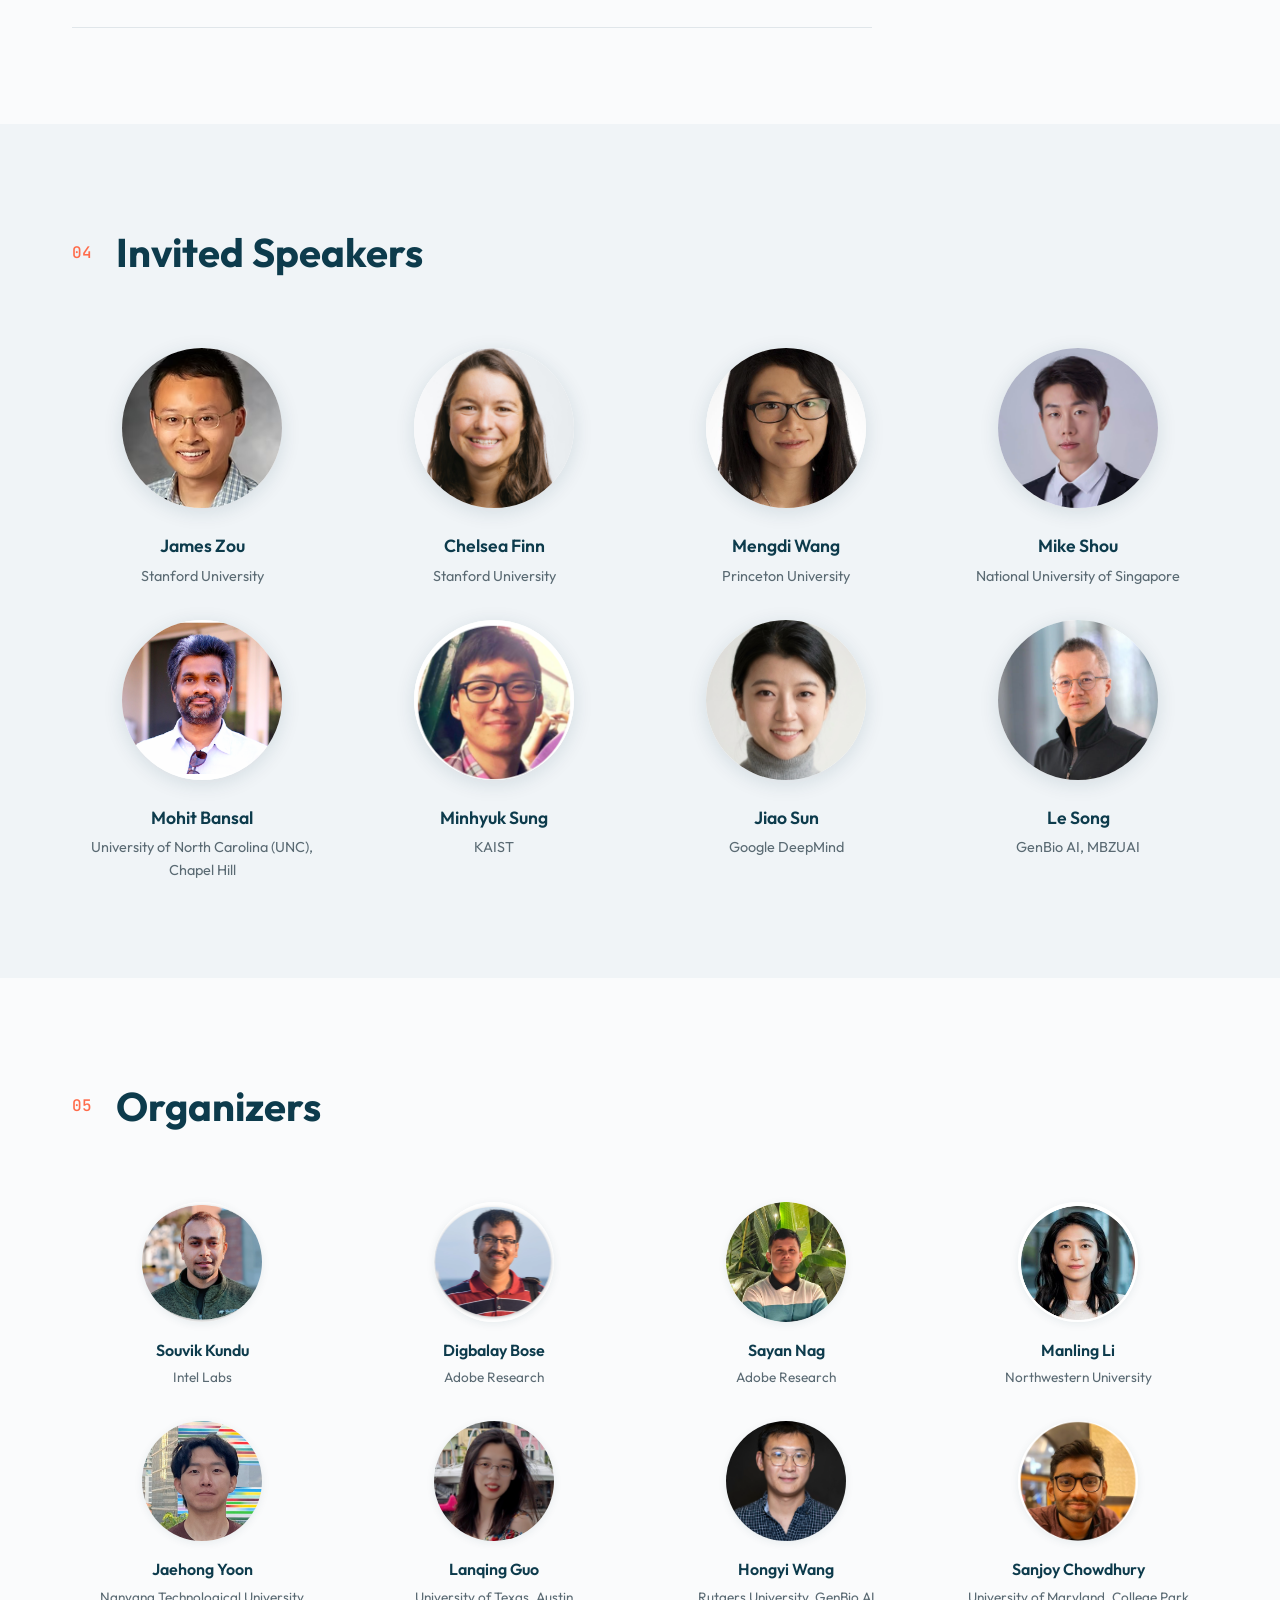
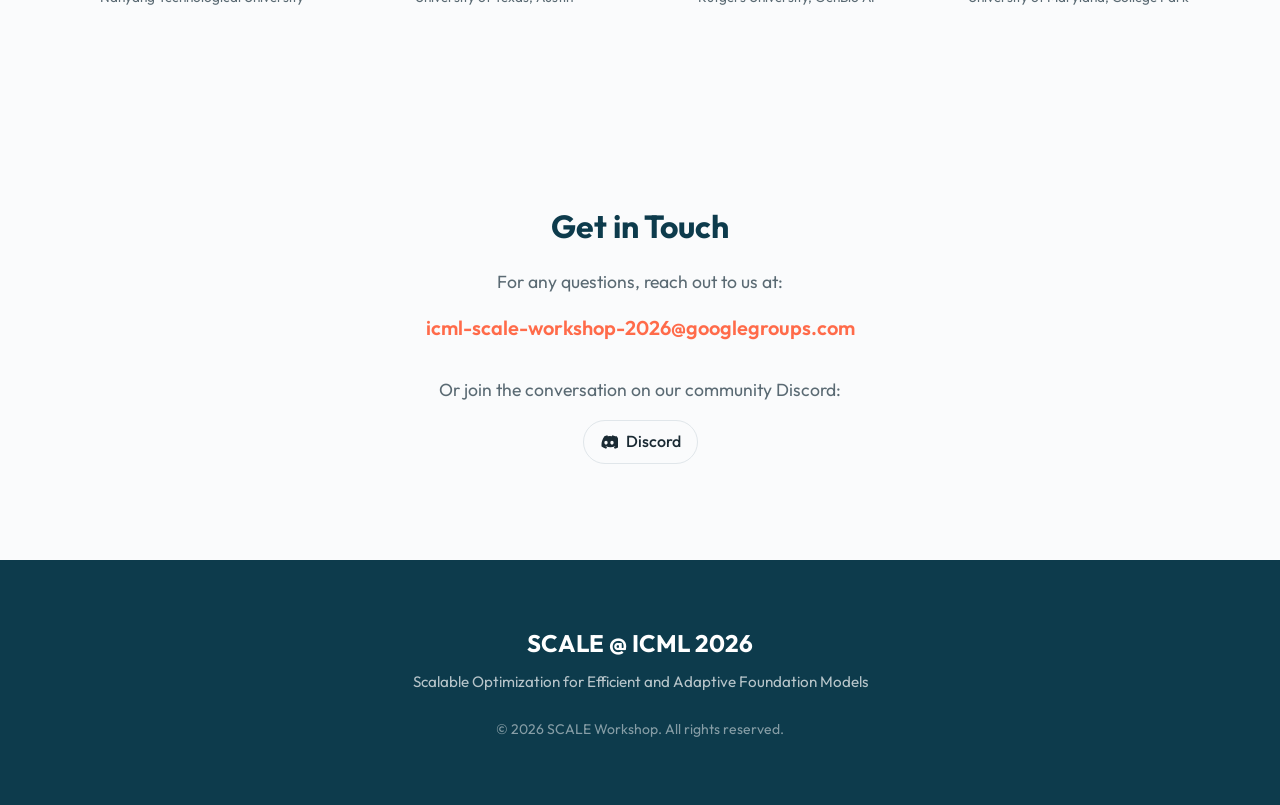
==== commit 568d771b: "Update workshop schedule with revised session times and structure. Co-authored-by: Cursor <cursorage" ====
--- a/index.html
+++ b/index.html
@@ -294,84 +294,108 @@
                 <div class="schedule-note">Schedule is tentative and subject to change.</div>
                 <div class="schedule-list">
                     <div class="schedule-item highlight">
-                        <div class="schedule-time">8:00 AM</div>
+                        <div class="schedule-time">8:30-8:45 AM</div>
                         <div class="schedule-event">
                             <div class="event-type">Opening Remark by Organizers</div>
                         </div>
                     </div>
                     <div class="schedule-item">
-                        <div class="schedule-time">8:15 AM</div>
+                        <div class="schedule-time">8:45-9:15 AM</div>
                         <div class="schedule-event">
                             <div class="event-type">Invited Talk Session 1</div>
                             <!-- <div class="event-speaker">James Zou · Mengdi Wang · Mohit Bansal</div> -->
                         </div>
                     </div>
                     <div class="schedule-item">
-                        <div class="schedule-time">9:45 AM</div>
-                        <div class="schedule-event">
-                            <div class="event-type">Spotlight Session 1</div>
+                        <div class="schedule-time">9:15-9:45 AM</div>
+                        <div class="schedule-event">
+                            <div class="event-type">Invited Talk Session 2</div>
                         </div>
                     </div>
                     <div class="schedule-item break">
-                        <div class="schedule-time">10:15 AM</div>
-                        <div class="schedule-event">
-                            <div class="event-type">Coffee Break 1</div>
-                        </div>
-                    </div>
-                    <div class="schedule-item">
-                        <div class="schedule-time">10:30 AM</div>
-                        <div class="schedule-event">
-                            <div class="event-type">Morning Poster Session</div>
+                        <div class="schedule-time">9:45-10:00 AM</div>
+                        <div class="schedule-event">
+                            <div class="event-type">Coffee Break</div>
+                        </div>
+                    </div>
+                    <div class="schedule-item">
+                        <div class="schedule-time">10:00-10:30 AM</div>
+                        <div class="schedule-event">
+                            <div class="event-type">Invited Talk Session 3</div>
                         </div>
                     </div>
                     <div class="schedule-item break">
-                        <div class="schedule-time">11:30 AM</div>
-                        <div class="schedule-event">
-                            <div class="event-type">Lunch Break</div>
-                        </div>
-                    </div>
-                    <div class="schedule-item">
-                        <div class="schedule-time">12:30 PM</div>
-                        <div class="schedule-event">
-                            <div class="event-type">Invited Talk Session 2</div>
+                        <div class="schedule-time">10:30-11:00 AM</div>
+                        <div class="schedule-event">
+                            <div class="event-type">Spotlight session 1</div>
+                        </div>
+                    </div>
+                    <div class="schedule-item">
+                        <div class="schedule-time">11:00 - 12:00 PM</div>
+                        <div class="schedule-event">
+                            <div class="event-type">Morning Poster session</div>
                             <!-- <div class="event-speaker">Jiao Sun · Mike Zheng Shou · Le Song</div> -->
                         </div>
                     </div>
                     <div class="schedule-item">
-                        <div class="schedule-time">2:00 PM</div>
-                        <div class="schedule-event">
-                            <div class="event-type">Panel Discussion</div>
-                        </div>
-                    </div>
-                    <div class="schedule-item">
-                        <div class="schedule-time">2:30 PM</div>
-                        <div class="schedule-event">
-                            <div class="event-type">Spotlight Session 2</div>
+                        <div class="schedule-time">12:00 PM - 13:00 PM </div>
+                        <div class="schedule-event">
+                            <div class="event-type">Lunch break</div>
+                        </div>
+                    </div>
+                    <div class="schedule-item">
+                        <div class="schedule-time">13:00 PM - 13:30 PM</div>
+                        <div class="schedule-event">
+                            <div class="event-type">Invited talk Session 4</div>
                         </div>
                     </div>
                     <div class="schedule-item break">
-                        <div class="schedule-time">3:00 PM</div>
-                        <div class="schedule-event">
-                            <div class="event-type">Coffee Break 2</div>
-                        </div>
-                    </div>
-                    <div class="schedule-item">
-                        <div class="schedule-time">3:15 PM</div>
-                        <div class="schedule-event">
-                            <div class="event-type">Invited Talk Session 3</div>
+                        <div class="schedule-time">13:30 PM - 14:00 PM</div>
+                        <div class="schedule-event">
+                            <div class="event-type">Invited talk Session 5</div>
+                        </div>
+                    </div>
+                    <div class="schedule-item">
+                        <div class="schedule-time">14:00 PM - 14:30 PM</div>
+                        <div class="schedule-event">
+                            <div class="event-type">Invited talk Session 6</div>
                             <!-- <div class="event-speaker">Chelsea Finn · Minhyuk Sung</div> -->
                         </div>
                     </div>
                     <div class="schedule-item highlight">
-                        <div class="schedule-time">4:15 PM</div>
-                        <div class="schedule-event">
-                            <div class="event-type">Closing Remark</div>
-                        </div>
-                    </div>
-                    <div class="schedule-item">
-                        <div class="schedule-time">4:20 PM</div>
-                        <div class="schedule-event">
-                            <div class="event-type">Afternoon Poster Session</div>
+                        <div class="schedule-time">14:30 PM - 15:00 PM</div>
+                        <div class="schedule-event">
+                            <div class="event-type">Spotlight session 2</div>
+                        </div>
+                    </div>
+                    <div class="schedule-item">
+                        <div class="schedule-time">15:00 PM - 15:15 PM</div>
+                        <div class="schedule-event">
+                            <div class="event-type">Coffee break</div>
+                        </div>
+                    </div>
+                    <div class="schedule-item">
+                        <div class="schedule-time">15:15 PM - 15:45 PM</div>
+                        <div class="schedule-event">
+                            <div class="event-type">Invited talk Session 7</div>
+                        </div>
+                    </div>
+                    <div class="schedule-item">
+                        <div class="schedule-time">15:45 PM - 16:15 PM</div>
+                        <div class="schedule-event">
+                            <div class="event-type">Invited talk Session 8</div>
+                        </div>
+                    </div>
+                    <div class="schedule-item">
+                        <div class="schedule-time">16:15 PM - 16:20 PM</div>
+                        <div class="schedule-event">
+                            <div class="event-type">Closing remarks</div>
+                        </div>
+                    </div>
+                    <div class="schedule-item">
+                        <div class="schedule-time">16:20 PM - 16:50 PM</div>
+                        <div class="schedule-event">
+                            <div class="event-type">Afternoon poster session</div>
                         </div>
                     </div>
                 </div>
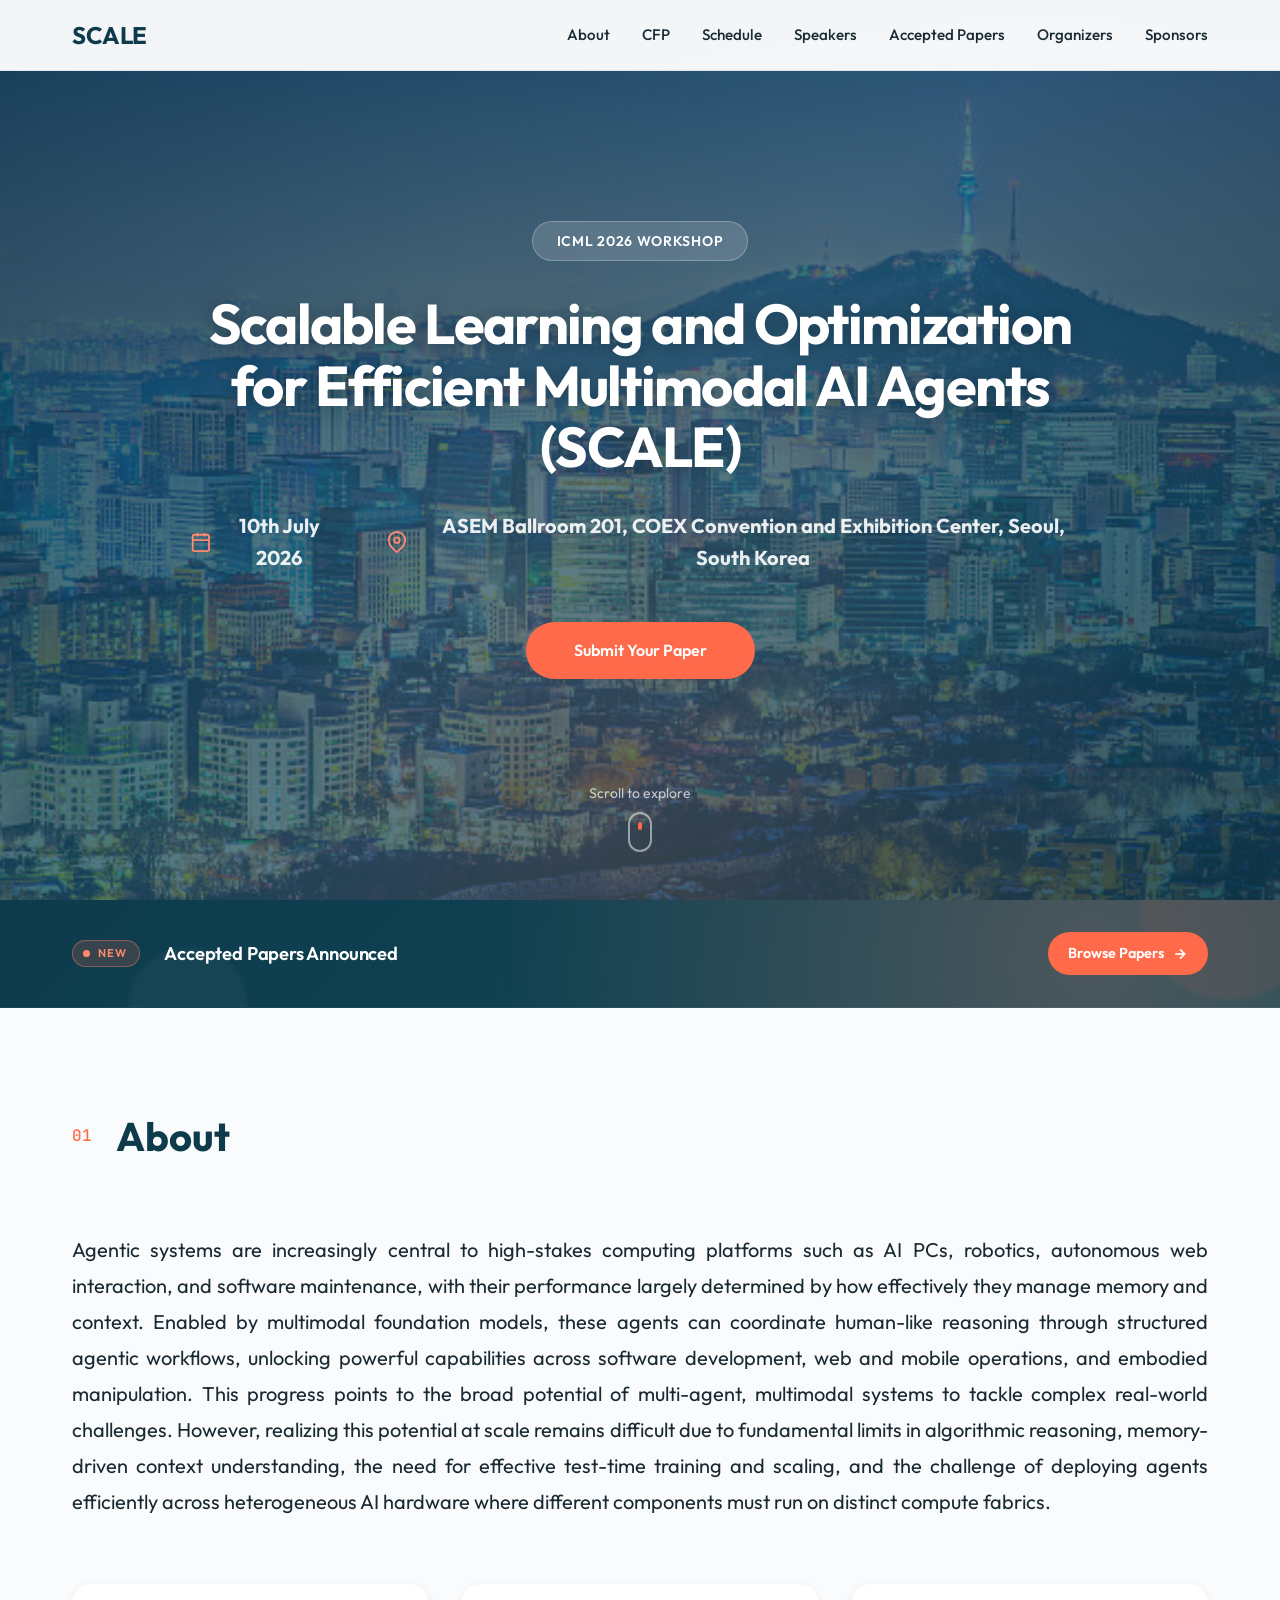
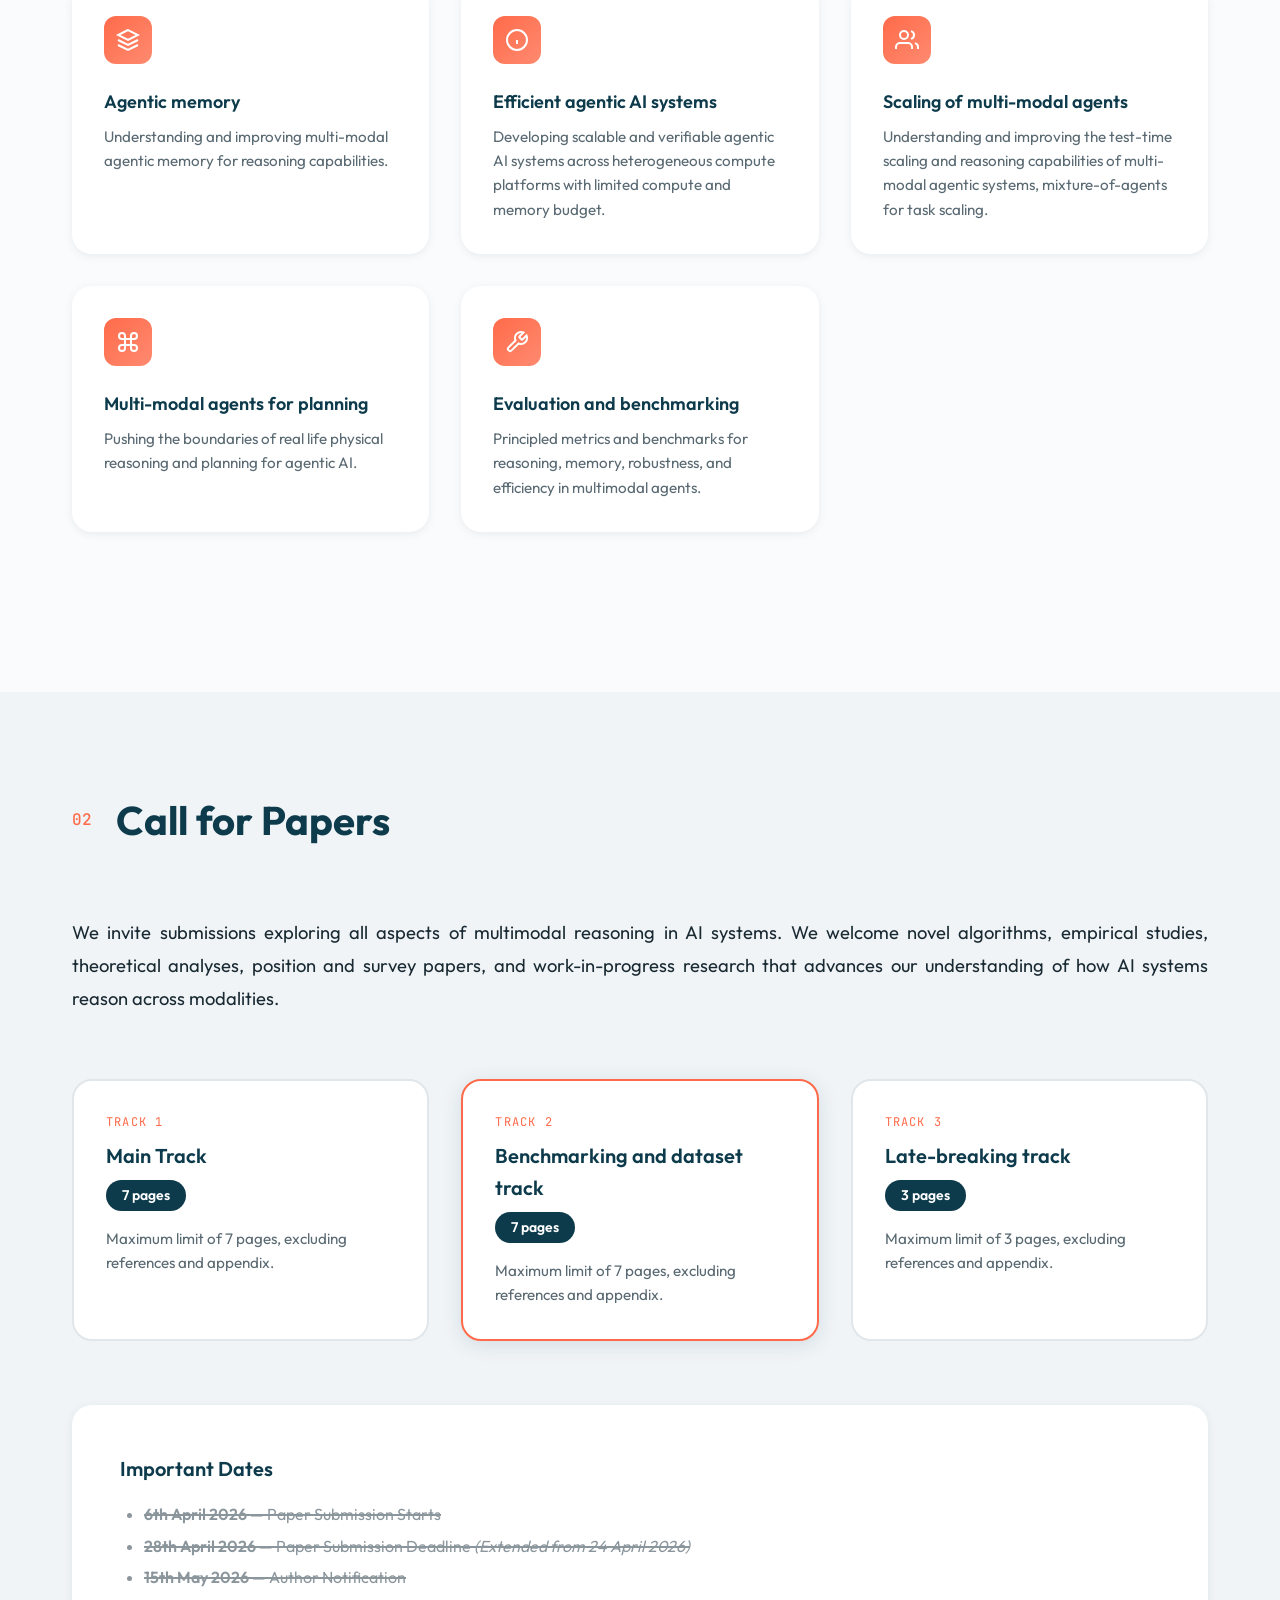
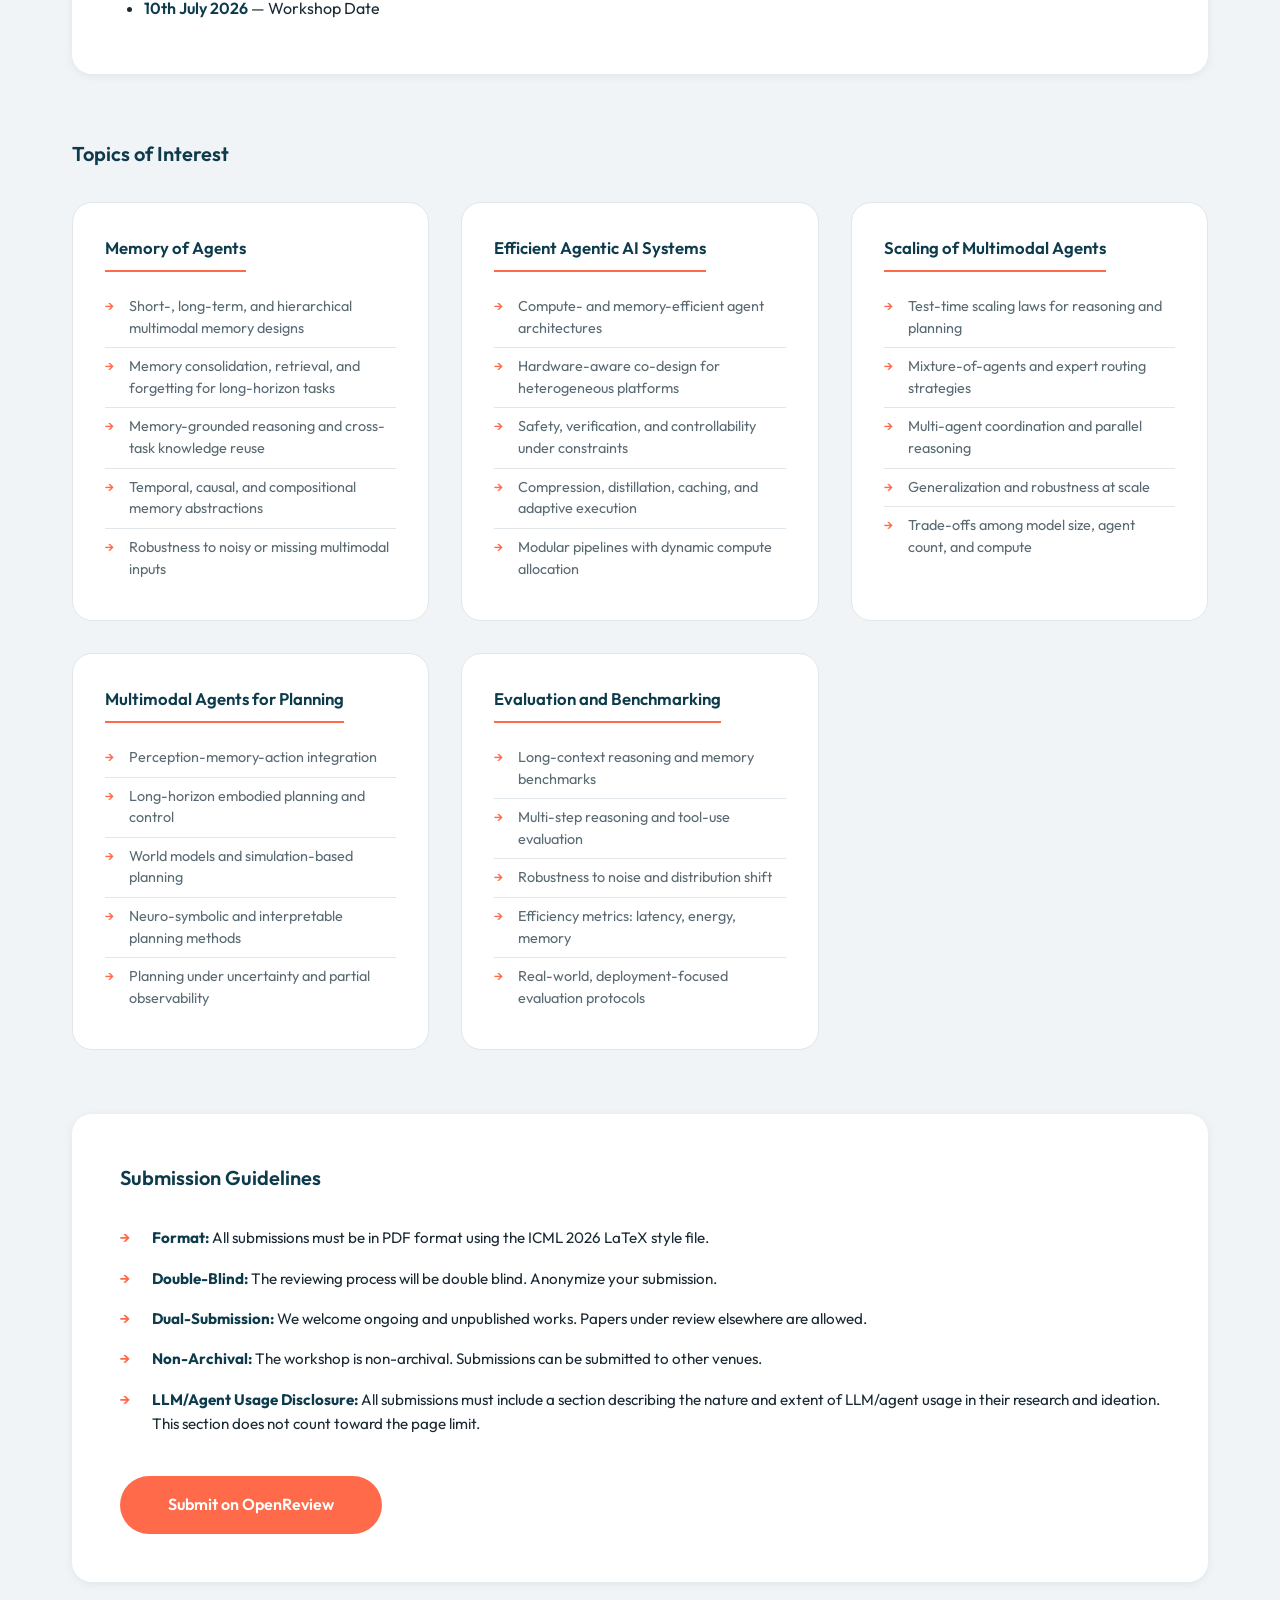
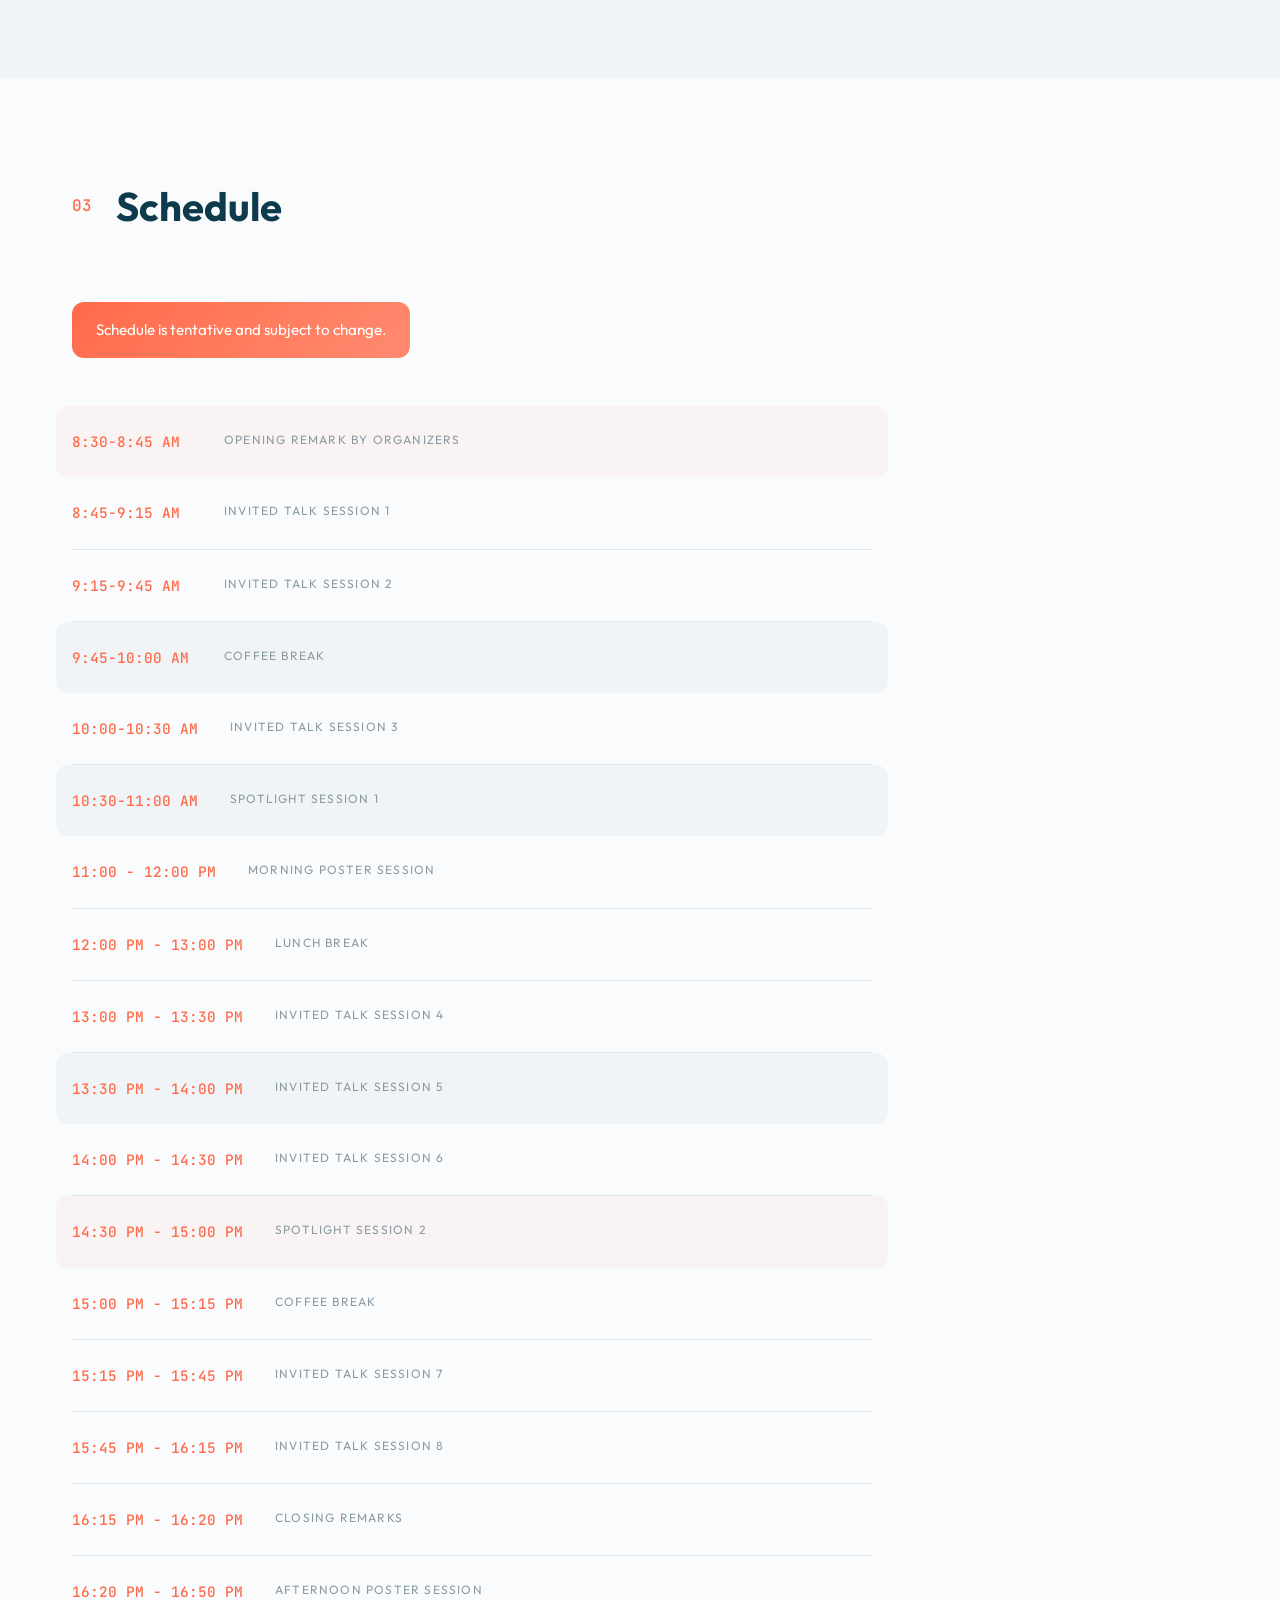
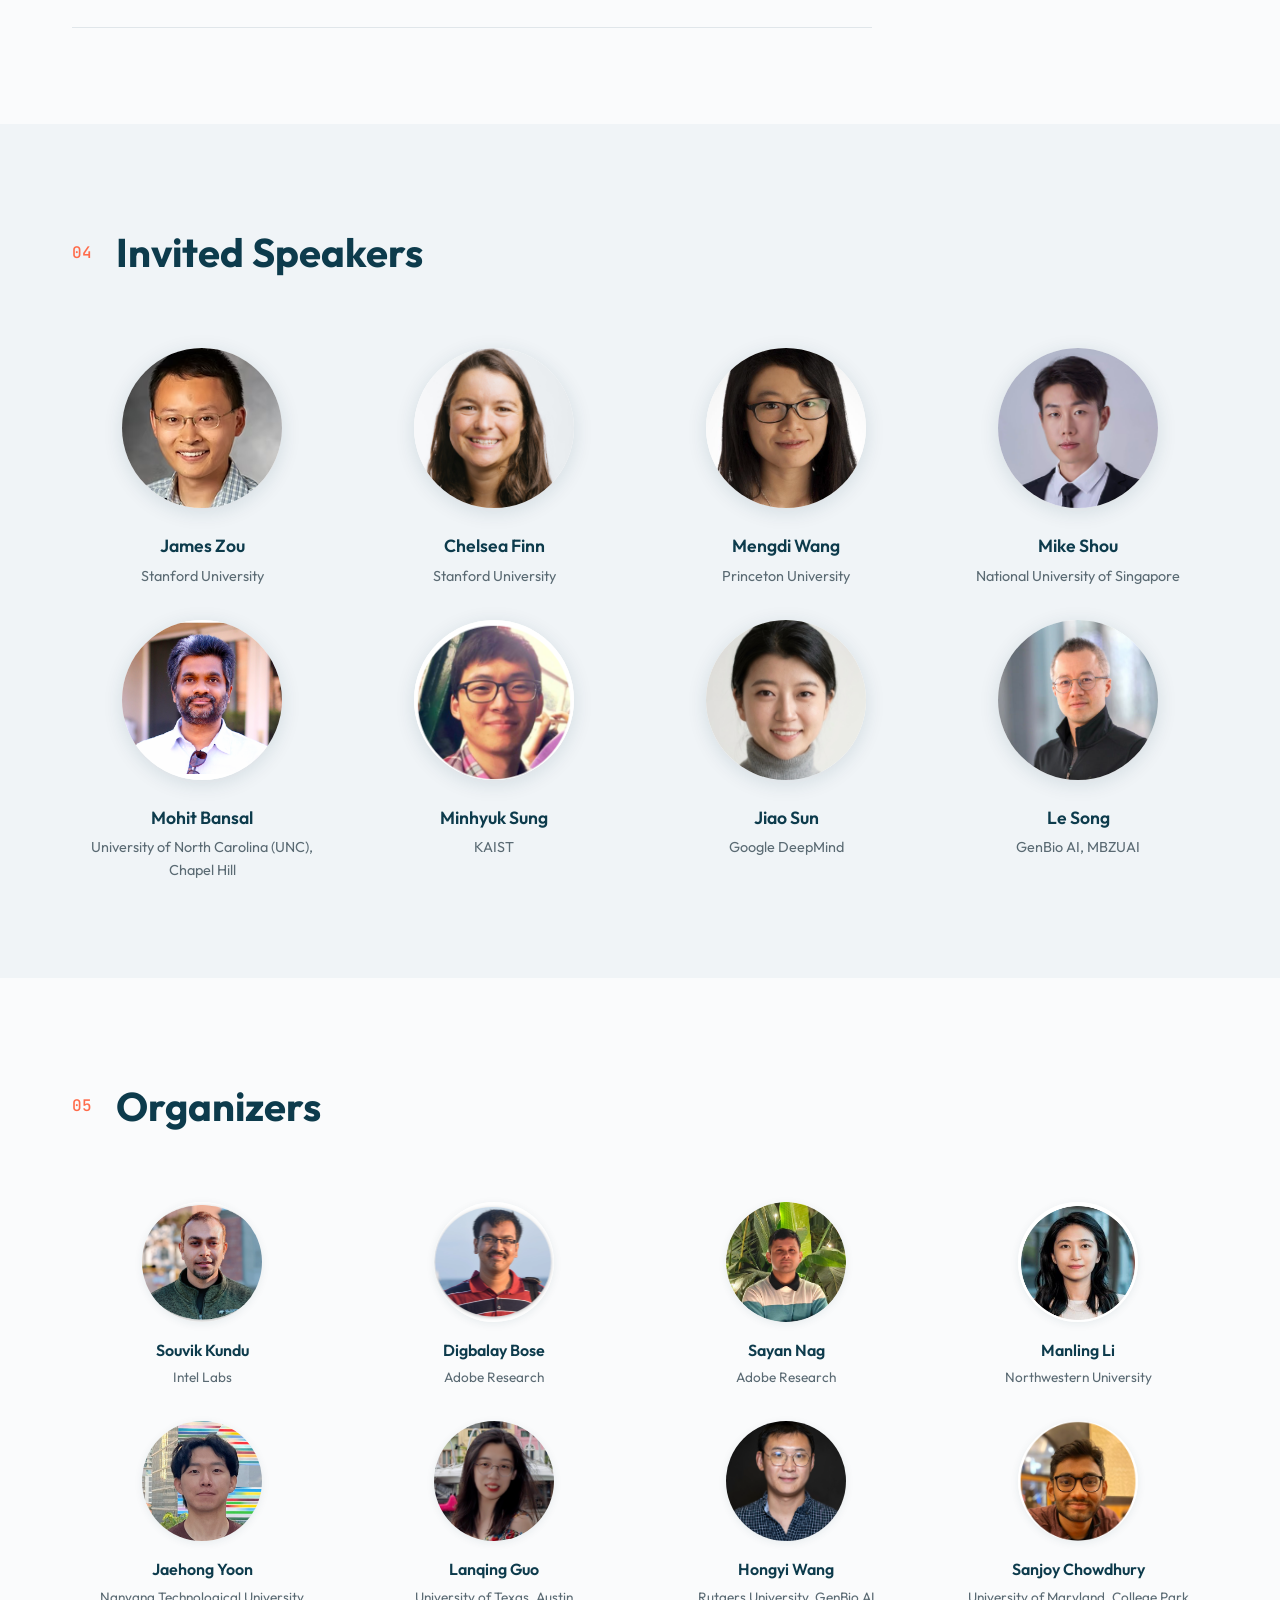
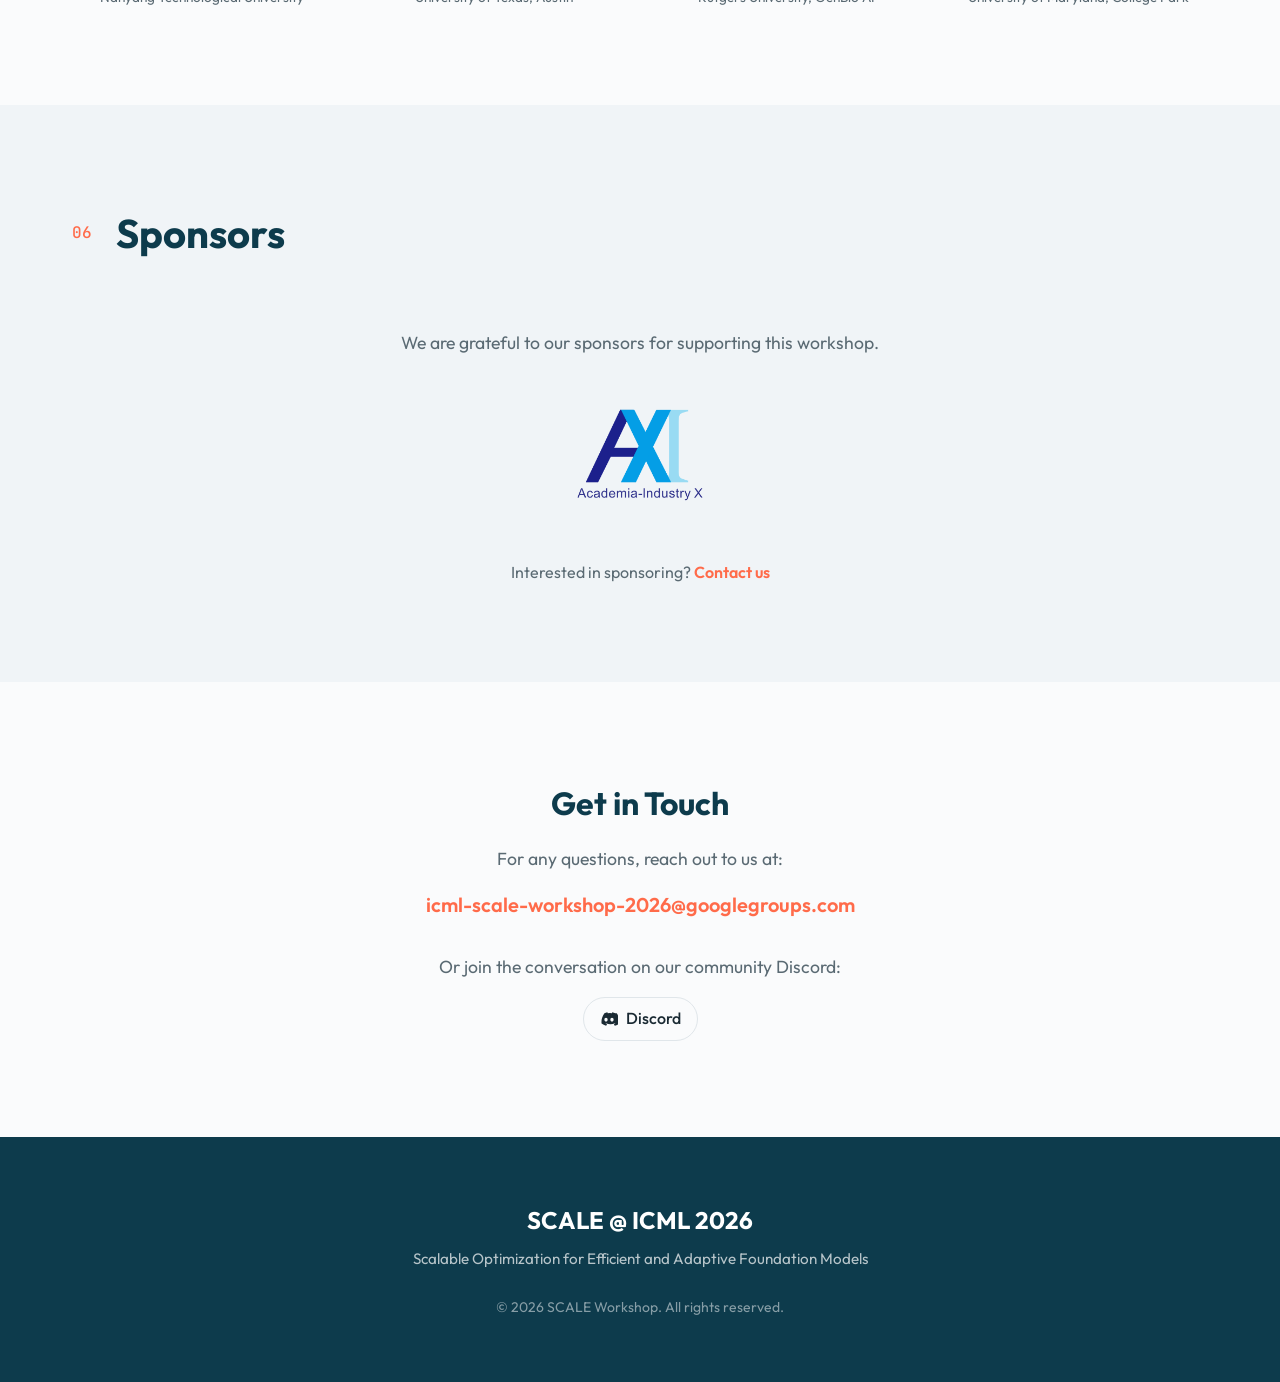
==== commit 92c3a0f0: "Add AXI sponsor logo and enable sponsors section on the site. Co-authored-by: Cursor <cursoragent@cu" ====
--- a/index.html
+++ b/index.html
@@ -571,8 +571,7 @@
         </div>
     </section>
 
-    <!-- Sponsors Section -->
-    <!-- <section id="sponsors" class="section section-alt">
+    <section id="sponsors" class="section section-alt">
         <div class="container">
             <h2 class="section-title">
                 <span class="title-number">06</span>
@@ -581,20 +580,14 @@
             <div class="sponsors-content">
                 <p class="sponsors-text">We are grateful to our sponsors for supporting this workshop.</p>
                 <div class="sponsors-grid">
-                    <div class="sponsor-placeholder">
-                        <span>Sponsor Logo</span>
-                    </div>
-                    <div class="sponsor-placeholder">
-                        <span>Sponsor Logo</span>
-                    </div>
-                    <div class="sponsor-placeholder">
-                        <span>Sponsor Logo</span>
-                    </div>
+                    <div class="sponsor-item">
+                        <img src="images/AXI.png" alt="AXI">
+                    </div> 
                 </div>
                 <p class="sponsors-cta">Interested in sponsoring? <a href="mailto:icml-scale-workshop-2026@googlegroups.com">Contact us</a></p>
             </div>
         </div>
-    </section> -->
+    </section>
 
     <!-- Contact Section -->
     <section id="contact" class="section">
--- a/css/style.css
+++ b/css/style.css
@@ -1187,6 +1187,11 @@
     flex-wrap: wrap;
     gap: var(--space-2xl);
     margin-bottom: var(--space-2xl);
+}
+
+.sponsor-item img {
+    max-height: 100px;
+    width: auto;
 }
 
 .sponsor-placeholder {
